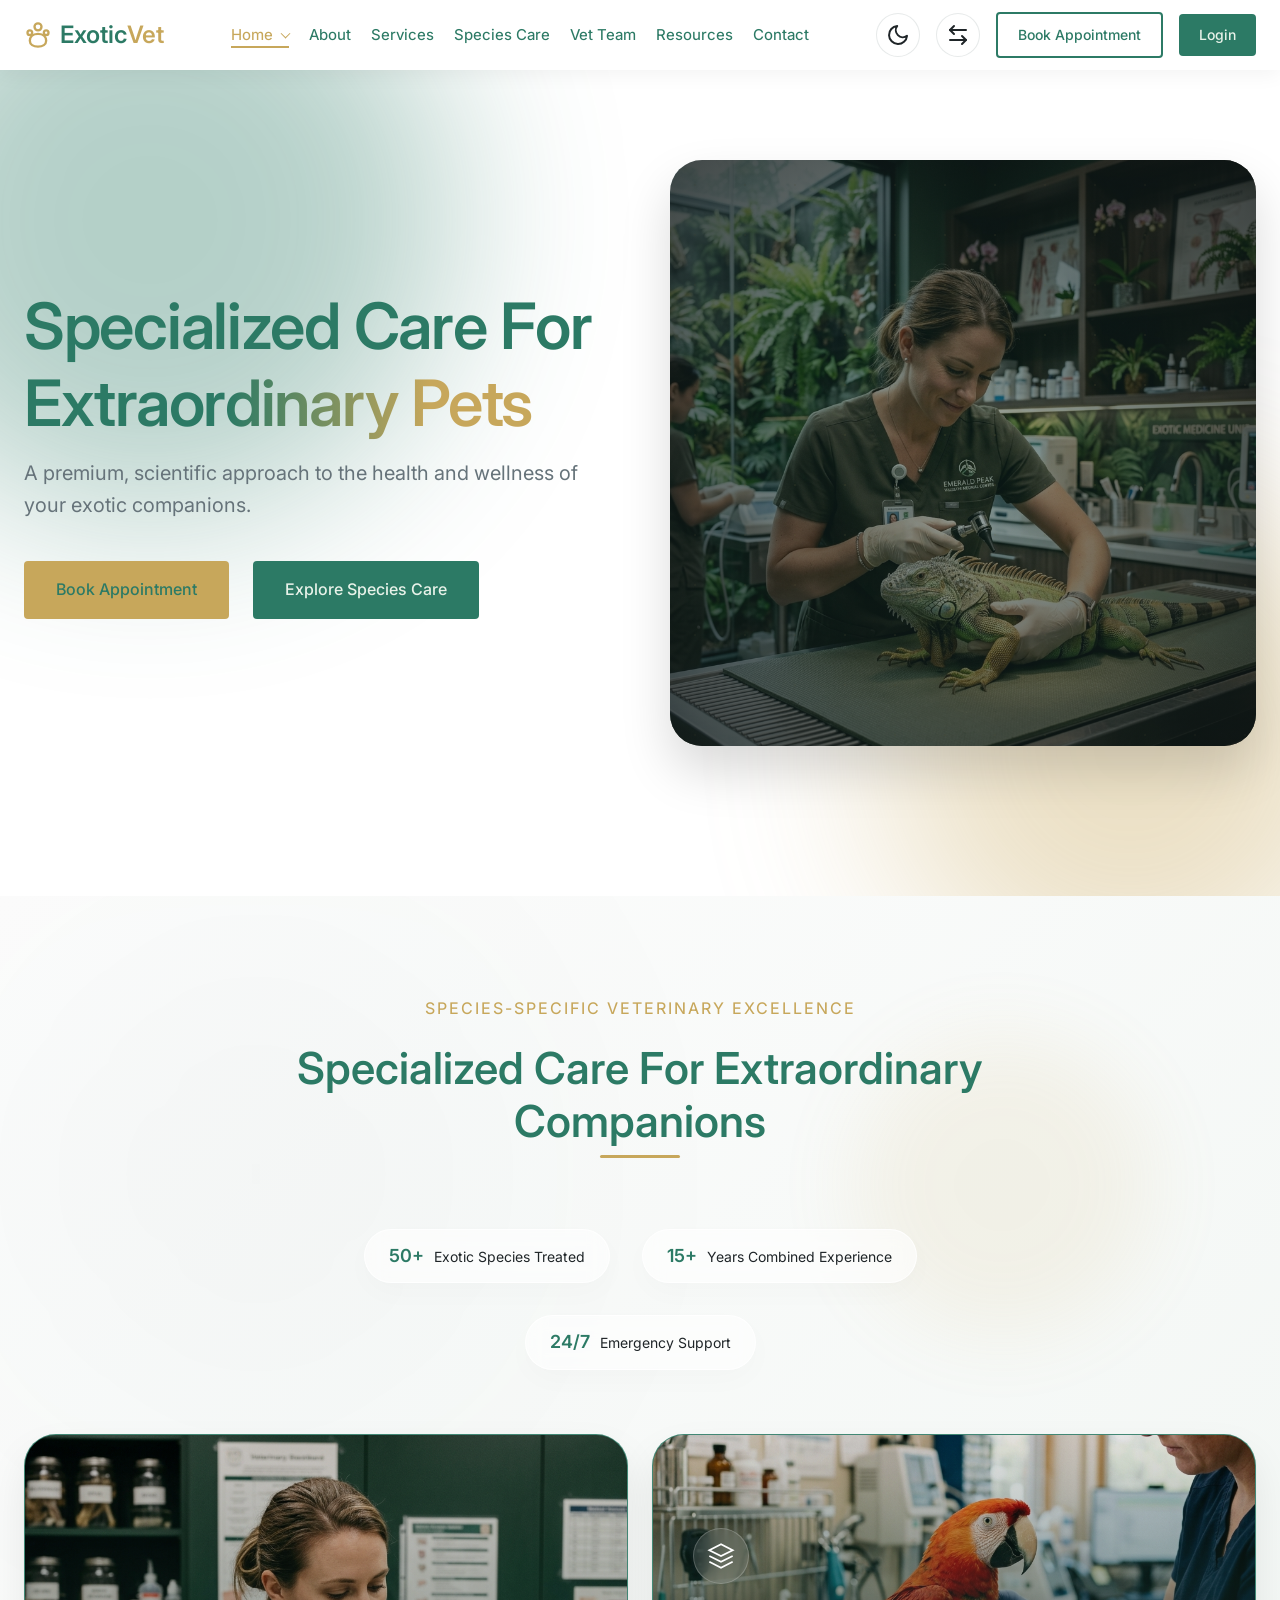
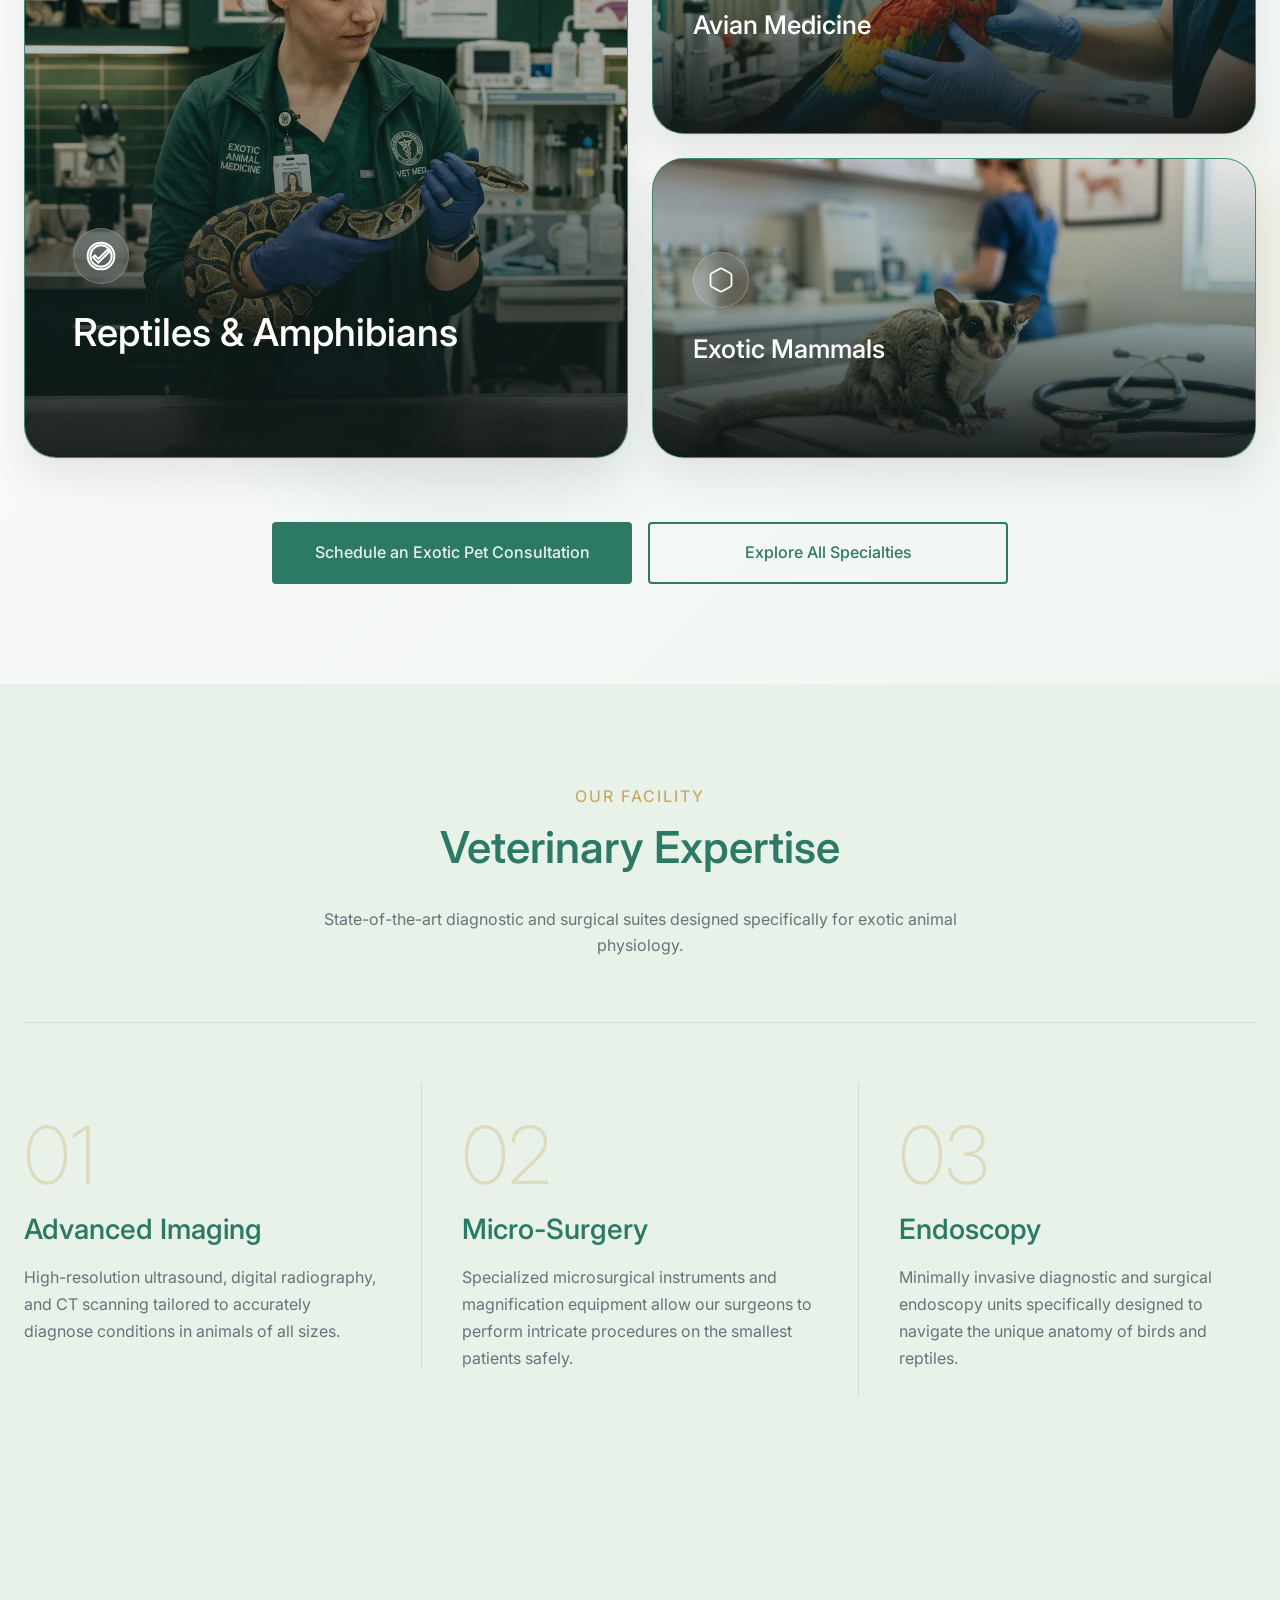
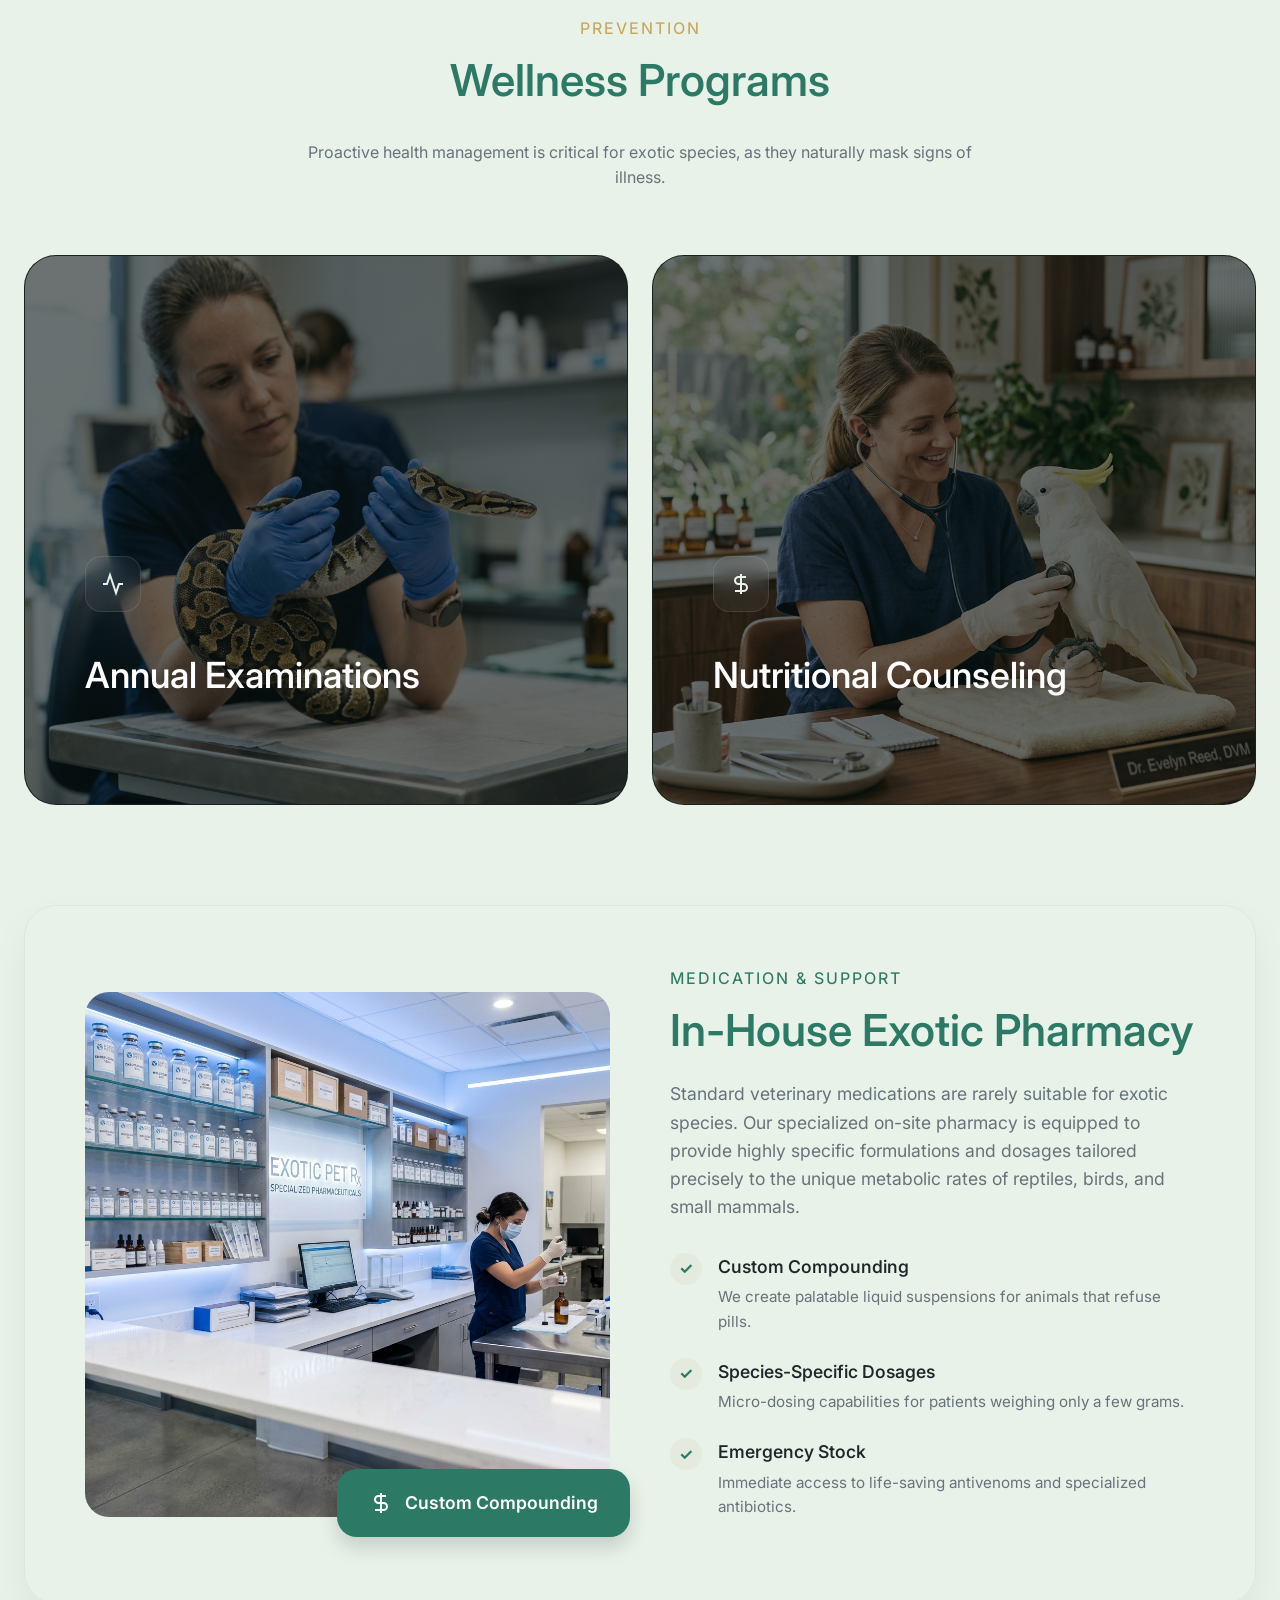
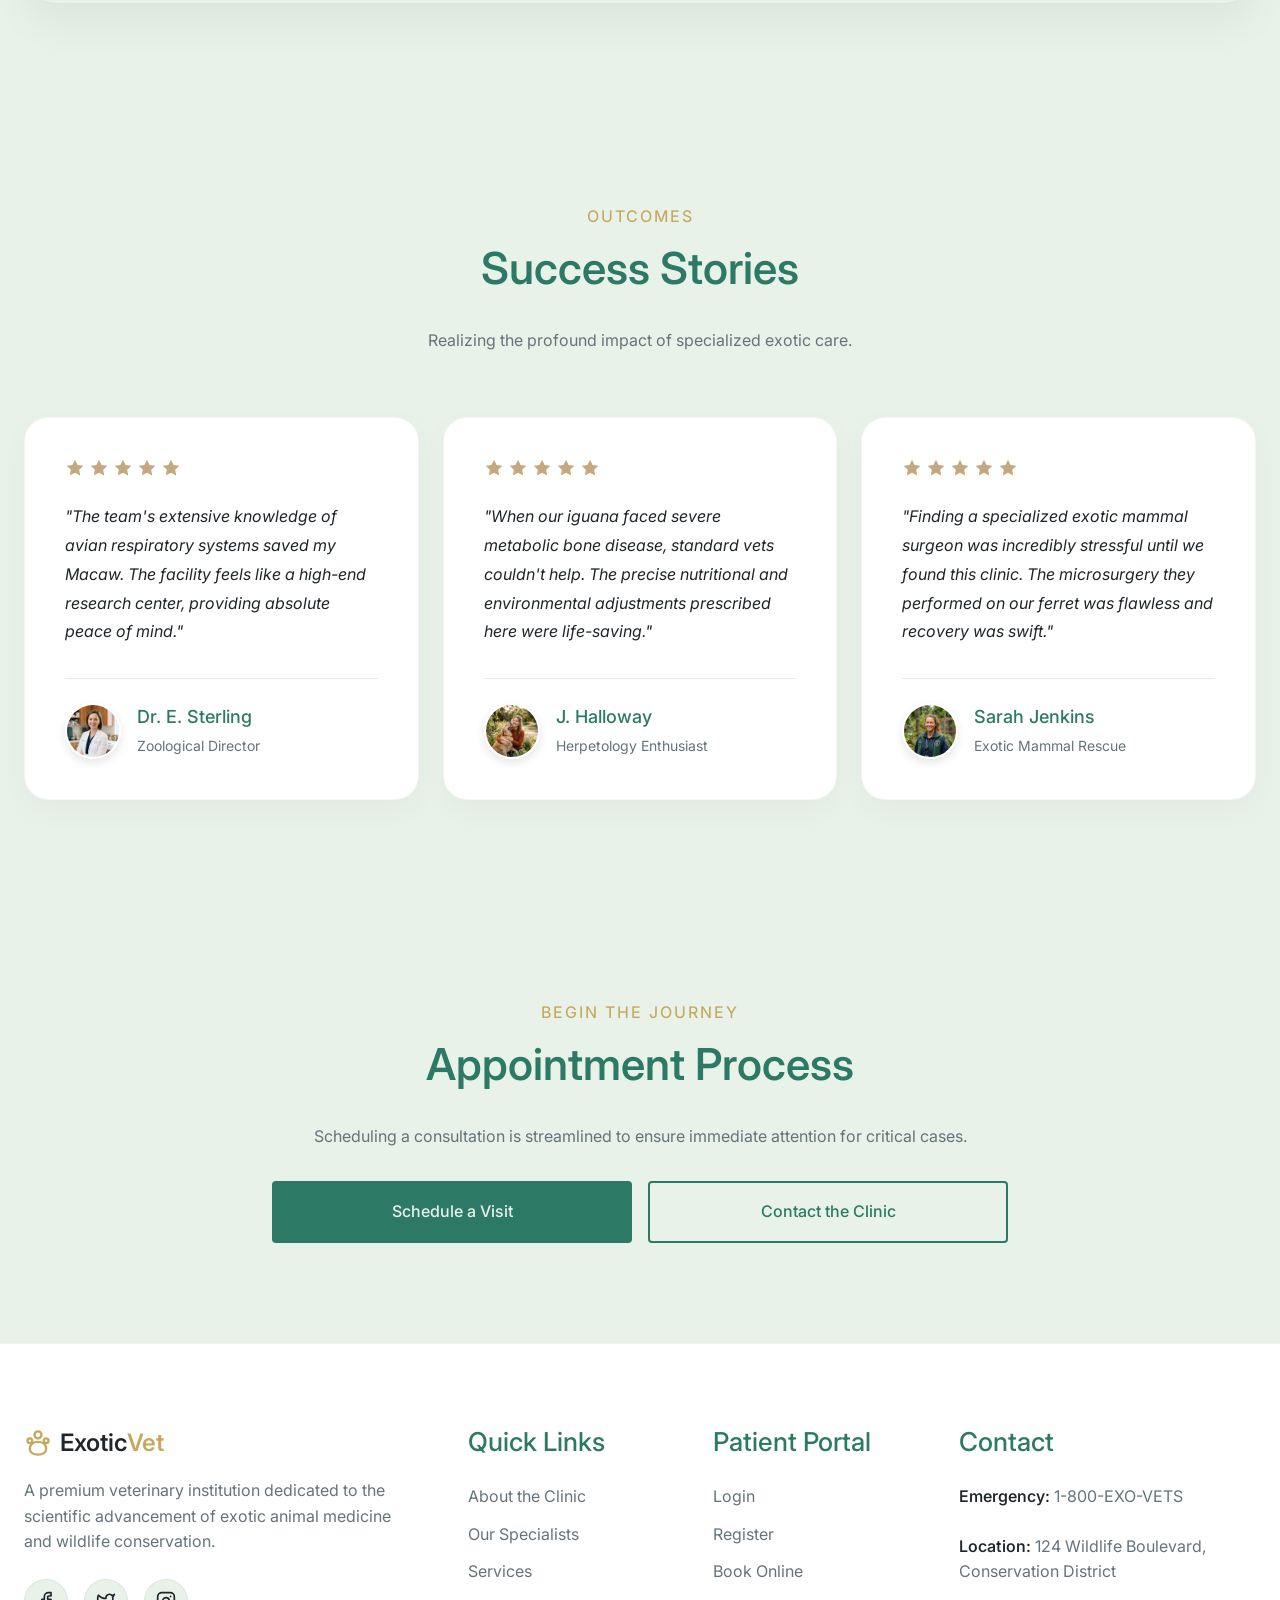
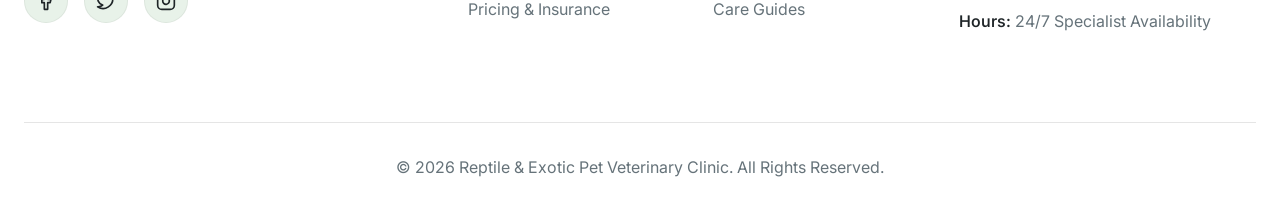
==== index.html @ 64c51644 "Deploy ExoticVet Website" ====
<!DOCTYPE html>
<html lang="en" dir="ltr">
<head>
    <meta charset="UTF-8">
    <meta name="viewport" content="width=device-width, initial-scale=1.0">
    <title>Specialized Care For Extraordinary Pets | Reptile & Exotic Pet Veterinary Clinic</title>
    <link rel="icon" type="image/svg+xml" href="assets/images/favicon.svg">
    <meta name="description" content="Premium veterinary care specializing in reptiles, birds, amphibians, and exotic mammals. A high-end medical center for your extraordinary pets.">
    
    <!-- Google Fonts: Inter -->
    <link rel="preconnect" href="https://fonts.googleapis.com">
    <link rel="preconnect" href="https://fonts.gstatic.com" crossorigin>
    <link href="https://fonts.googleapis.com/css2?family=Inter:wght@400;450;500;540;550;560;580;600&display=swap" rel="stylesheet">
    
    <!-- CSS Files -->
    <link rel="stylesheet" href="assets/css/style.css?v=4">
    <link rel="stylesheet" href="assets/css/dark-mode.css">
    <link rel="stylesheet" href="assets/css/rtl.css">
</head>
<body>

    <!-- Header & Navigation -->
    <header class="site-header">
        <div class="container nav-container">
            <div class="logo">
                <a href="index.html">
                    <svg width="28" height="28" viewBox="0 0 24 24" fill="none" stroke="var(--color-accent)" stroke-width="2" stroke-linecap="round" stroke-linejoin="round" style="margin-right: 8px;"><path d="M12 2a3 3 0 0 0-3 3 3 3 0 0 0 3 3 3 3 0 0 0 3-3 3 3 0 0 0-3-3Z"></path><path d="M19 8a2 2 0 0 0-2 2 2 2 0 0 0 2 2 2 2 0 0 0 2-2 2 2 0 0 0-2-2Z"></path><path d="M5 8a2 2 0 0 0-2 2 2 2 0 0 0 2 2 2 2 0 0 0 2-2 2 2 0 0 0-2-2Z"></path><path d="M12 22c-4 0-7-2-7-5 0-3 2-6 7-6s7 3 7 6-3 5-7 5Z"></path></svg>
                    Exotic<span>Vet</span>
                </a>
            </div>
            
            <nav class="main-nav">
                <ul>
                    <li class="has-dropdown">
                        <a>Home</a>
                        <ul class="dropdown">
                            <li><a href="index.html">Home 1</a></li>
                            <li><a href="home-2.html">Home 2</a></li>
                        </ul>
                    </li>
                    <li><a href="about.html">About</a></li>
                    <li><a href="services.html">Services</a></li>
                    <li><a href="species-care.html">Species Care</a></li>
                    <li><a href="vet-team.html">Vet Team</a></li>
                    <li><a href="resources.html">Resources</a></li>
                    <li><a href="contact.html">Contact</a></li>
                </ul>
            </nav>
            
            <div class="nav-actions">
                <button class="icon-btn dark-mode-toggle" aria-label="Toggle Dark Mode">
                    <svg width="24" height="24" viewBox="0 0 24 24" fill="none" stroke="currentColor" stroke-width="2" stroke-linecap="round" stroke-linejoin="round"><path d="M21 12.79A9 9 0 1 1 11.21 3 7 7 0 0 0 21 12.79z"></path></svg>
                </button>
                <button class="icon-btn rtl-toggle" aria-label="Toggle RTL">
                    <svg width="24" height="24" viewBox="0 0 24 24" fill="none" stroke="currentColor" stroke-width="2" stroke-linecap="round" stroke-linejoin="round"><path d="M8 3L4 7l4 4"/><path d="M4 7h16"/><path d="M16 21l4-4-4-4"/><path d="M20 17H4"/></svg>
                </button>
                <a href="appointment-booking.html" class="btn btn-outline">Book Appointment</a>
                <a href="login.html" class="btn btn-primary">Login</a>
                <button class="hamburger" id="hamburgerToggle" aria-label="Toggle Menu">
                    <span></span><span></span><span></span>
                </button>
            </div>
        </div>
    </header>

    <!-- Off-Canvas Menu for Mobile/Tablet -->
    <div class="off-canvas-menu" id="offCanvasMenu">
        <nav class="off-canvas-nav">
            <a href="index.html">Home</a>
            <a href="home-2.html">Home 2</a>
            <a href="about.html">About</a>
            <a href="services.html">Services</a>
            <a href="species-care.html">Species Care</a>
            <a href="vet-team.html">Vet Team</a>
            <a href="resources.html">Resources</a>
            <a href="contact.html">Contact</a>

            <a href="appointment-booking.html" class="btn btn-accent" style="max-width: 250px; margin-top: 24px;">Book Appointment</a>
        </nav>
    </div>

    <!-- Home 1: Viewport Hero -->
    <section class="hero-viewport split-hero" style="position: relative; overflow: hidden;">
        <!-- Ambient Background Orbs -->
        <div class="bg-orb orb-1"></div>
        <div class="bg-orb orb-2"></div>
        <div class="container hero-split-container" style="position: relative; z-index: 2;">
            <div class="hero-content reveal text-left">
                <h1 style="line-height: 1.2; margin-bottom: 16px;">Specialized Care For <br/><span class="magic-text">Extraordinary Pets</span></h1>
                <p>A premium, scientific approach to the health and wellness of your exotic companions.</p>
                <div class="hero-cta" style="justify-content: flex-start;">
                    <a href="appointment-booking.html" class="btn btn-accent">Book Appointment</a>
                    <a href="species-care.html" class="btn btn-primary">Explore Species Care</a>
                </div>
            </div>
            <div class="hero-image-wrapper reveal anim-habitat-ecosystem">
                <img src="assets/images/hero_reptile_vet_1782134618929.png" alt="Reptile Veterinarian" class="hero-right-img">
            </div>
        </div>

        <style>
            .magic-text {
                background: linear-gradient(
                    to right,
                    var(--color-primary) 20%,
                    var(--color-accent) 40%,
                    var(--color-accent) 60%,
                    var(--color-primary) 80%
                );
                background-size: 200% auto;
                color: transparent;
                -webkit-background-clip: text;
                background-clip: text;
                animation: shine 4s linear infinite;
                display: inline-block;
            }

            @keyframes shine {
                to {
                    background-position: 200% center;
                }
            }

            body.dark-mode .magic-text {
                background: linear-gradient(
                    to right,
                    #f4f7f6 20%,
                    var(--color-accent) 40%,
                    var(--color-accent) 60%,
                    #f4f7f6 80%
                );
                background-size: 200% auto;
                color: transparent;
                -webkit-background-clip: text;
                background-clip: text;
            }

            .bg-orb {
                position: absolute;
                border-radius: 50%;
                filter: blur(90px);
                opacity: 0.35;
                z-index: 1;
                pointer-events: none;
                animation: floatOrb 20s infinite ease-in-out alternate;
            }
            .orb-1 {
                width: 600px;
                height: 600px;
                background-color: var(--color-primary);
                top: -150px;
                left: -150px;
            }
            .orb-2 {
                width: 500px;
                height: 500px;
                background-color: var(--color-accent);
                bottom: -100px;
                right: -100px;
                animation-delay: -5s;
                animation-duration: 25s;
            }
            body.dark-mode .bg-orb {
                opacity: 0.15;
            }
            @keyframes floatOrb {
                0% { transform: translate(0, 0) scale(1); }
                100% { transform: translate(150px, 80px) scale(1.1); }
            }

            .hero-viewport.split-hero {
                background-color: var(--surface-color);
                justify-content: flex-start;
                padding-top: 40px; 
            }
            .dark-mode .hero-viewport.split-hero {
                background-color: var(--bg-color);
            }
            .hero-viewport.split-hero::before {
                content: '';
                position: absolute;
                top: 0; left: 0; width: 100%; height: 100%;
                background-color: var(--surface-color);
                opacity: 0.95;
                z-index: 1;
            }
            .dark-mode .hero-viewport.split-hero::before {
                background-color: var(--bg-color);
            }
            .hero-split-container {
                display: flex;
                align-items: center;
                justify-content: space-between;
                height: 100%;
                position: relative;
                z-index: 10;
                width: 100%;
                gap: 60px;
            }
            .hero-viewport.split-hero .hero-content {
                text-align: left;
                flex: 1;
                max-width: 600px;
                padding: 0;
                color: var(--color-text);
            }
            .hero-viewport.split-hero .hero-content h1 {
                color: var(--color-primary);
            }
            .hero-viewport.split-hero .hero-content p {
                color: var(--text-muted);
            }
            .hero-image-wrapper {
                flex: 1;
                height: auto;
                align-self: center;
                position: relative;
                border-radius: 32px;
                overflow: hidden;
                box-shadow: 0 25px 50px rgba(0,0,0,0.15);
            }
            .hero-right-img {
                width: 100%;
                height: auto;
                max-height: 700px;
                object-fit: contain;
                display: block;
            }
            .anim-habitat-ecosystem .hero-right-img {
                transform: scale(1.1);
                animation: slowPan 30s infinite alternate linear;
            }
            .hero-viewport.split-hero::after {
                display: none;
            }
            @media (max-width: 992px) {
                .hero-viewport.split-hero {
                    height: auto;
                    min-height: 100vh;
                }
                .hero-split-container {
                    flex-direction: column;
                    justify-content: center;
                    text-align: center;
                    padding-top: 60px;
                    padding-bottom: 60px;
                }
                .hero-viewport.split-hero .hero-content {
                    text-align: center;
                    margin-bottom: 40px;
                }
                .hero-viewport.split-hero .hero-cta {
                    justify-content: center !important;
                }
                .hero-image-wrapper {
                    height: 400px;
                    width: 100%;
                    min-height: auto;
                }
            }
        </style>
    </section>

    <!-- Section 1.5: Species Specialties (Bento Grid) -->
    <section class="premium-bento-section" id="expertise">
        <!-- Floating Animated Background Elements -->
        <div class="bento-bg-mesh"></div>
        <div class="bento-particle bento-particle-1"></div>
        <div class="bento-particle bento-particle-2"></div>
        <div class="bento-particle bento-particle-3"></div>
        
        <div class="container" style="position: relative; z-index: 5; max-width: 1400px;">
            
            <div class="section-header reveal" style="max-width: 800px; margin: 0 auto 64px;">
                <span class="subheading" style="margin-bottom: 20px;">Species-Specific Veterinary Excellence</span>
                <h2 class="bento-heading">
                    Specialized Care For Extraordinary Companions
                    <div class="heading-underline"></div>
                </h2>
                
                <div class="bento-stats-row">
                    <div class="bento-stat-badge"><span>50+</span> Exotic Species Treated</div>
                    <div class="bento-stat-badge"><span>15+</span> Years Combined Experience</div>
                    <div class="bento-stat-badge"><span>24/7</span> Emergency Support</div>
                </div>
            </div>
            
            <!-- Bento Grid Container -->
            <div class="bento-grid" id="bentoGrid">
                
                <!-- Main Card (Spans 2 rows on Desktop) -->
                <div class="bento-card bento-card-main reveal" data-delay="0">
                    <div class="bento-card-bg" style="background-image: url('assets/images/species_python_1782134679049.png');"></div>
                    <div class="bento-card-overlay"></div>
                    <div class="bento-light-sweep"></div>
                    <div class="bento-card-content">
                        <div class="bento-icon-circle">
                            <svg width="32" height="32" viewBox="0 0 24 24" fill="none" stroke="currentColor" stroke-width="1.5"><path d="M12 2C6.48 2 2 6.48 2 12s4.48 10 10 10 10-4.48 10-10S17.52 2 12 2zm0 18c-4.41 0-8-3.59-8-8s3.59-8 8-8 8 3.59 8 8-3.59 8-8 8zm4.59-12.42L10 14.17l-2.59-2.58L6 13l4 4 8-8z"/></svg>
                        </div>
                        <h3>Reptiles & Amphibians</h3>
                        <p>From complex metabolic diseases to nutritional balancing, our herpetology experts provide advanced, life-saving care for snakes, lizards, turtles, and frogs.</p>
                        <a href="species-care.html" class="bento-btn">Explore Care</a>
                    </div>
                </div>

                <!-- Secondary Card 1 -->
                <div class="bento-card reveal" style="transition-delay: 0.1s;">
                    <div class="bento-card-bg" style="background-image: url('assets/images/species_parrot_1782134654127.png');"></div>
                    <div class="bento-card-overlay"></div>
                    <div class="bento-light-sweep"></div>
                    <div class="bento-card-content">
                        <div class="bento-icon-circle">
                            <svg width="28" height="28" viewBox="0 0 24 24" fill="none" stroke="currentColor" stroke-width="1.5"><path d="M12 2L2 7l10 5 10-5-10-5zM2 17l10 5 10-5M2 12l10 5 10-5"/></svg>
                        </div>
                        <h3>Avian Medicine</h3>
                        <p>Specialized diagnostics and treatments for all bird species, focusing on preventative care and surgical interventions.</p>
                        <a href="species-care.html" class="bento-btn">Explore Care</a>
                    </div>
                </div>

                <!-- Secondary Card 2 -->
                <div class="bento-card reveal" style="transition-delay: 0.2s;">
                    <div class="bento-card-bg" style="background-image: url('assets/images/species_sugar_glider_1782134665967.png');"></div>
                    <div class="bento-card-overlay"></div>
                    <div class="bento-light-sweep"></div>
                    <div class="bento-card-content">
                        <div class="bento-icon-circle">
                            <svg width="28" height="28" viewBox="0 0 24 24" fill="none" stroke="currentColor" stroke-width="1.5"><path d="M21 16V8a2 2 0 0 0-1-1.73l-7-4a2 2 0 0 0-2 0l-7 4A2 2 0 0 0 3 8v8a2 2 0 0 0 1 1.73l7 4a2 2 0 0 0 2 0l7-4A2 2 0 0 0 21 16z"/></svg>
                        </div>
                        <h3>Exotic Mammals</h3>
                        <p>Dedicated care protocols for ferrets, rabbits, rodents, and hedgehogs requiring specialized anesthetic approaches.</p>
                        <a href="species-care.html" class="bento-btn">Explore Care</a>
                    </div>
                </div>



            </div>

            <div style="margin-top: 64px; display: flex; gap: 16px; justify-content: center; flex-wrap: wrap;">
                <a href="appointment-booking.html" class="btn btn-primary" style="flex: 1; min-width: 280px; max-width: 360px;">Schedule an Exotic Pet Consultation</a>
                <a href="services.html" class="btn btn-outline" style="flex: 1; min-width: 280px; max-width: 360px;">Explore All Specialties</a>
            </div>

        </div>
    </section>

    <!-- Section 2: Veterinary Expertise -->
    <section class="page-section">
        <div class="container">
            <div class="section-header reveal">
                <span class="subheading">Our Facility</span>
                <h2>Veterinary Expertise</h2>
                <p>State-of-the-art diagnostic and surgical suites designed specifically for exotic animal physiology.</p>
            </div>
            
            <div class="facility-features">
                <div class="facility-feature-item reveal">
                    <span class="feature-number">01</span>
                    <h3>Advanced Imaging</h3>
                    <p>High-resolution ultrasound, digital radiography, and CT scanning tailored to accurately diagnose conditions in animals of all sizes.</p>
                </div>
                <div class="facility-feature-item reveal" style="transition-delay: 0.1s;">
                    <span class="feature-number">02</span>
                    <h3>Micro-Surgery</h3>
                    <p>Specialized microsurgical instruments and magnification equipment allow our surgeons to perform intricate procedures on the smallest patients safely.</p>
                </div>
                <div class="facility-feature-item reveal" style="transition-delay: 0.2s;">
                    <span class="feature-number">03</span>
                    <h3>Endoscopy</h3>
                    <p>Minimally invasive diagnostic and surgical endoscopy units specifically designed to navigate the unique anatomy of birds and reptiles.</p>
                </div>
            </div>
        </div>
    </section>

    <!-- Section 3: Wellness Programs -->
    <section class="page-section bg-secondary">
        <div class="container">
            <div class="section-header reveal">
                <span class="subheading">Prevention</span>
                <h2>Wellness Programs</h2>
                <p>Proactive health management is critical for exotic species, as they naturally mask signs of illness.</p>
            </div>
            
            <div class="prevention-split">
                <!-- Panel 1 -->
                <div class="prev-panel reveal" id="prevPanel1">
                    <div class="prev-glow"></div>
                    <div class="prev-bg" style="background-image: url('assets/images/img_python_3.png');"></div>
                    <div class="prev-content">
                        <div class="prev-icon">
                            <svg width="24" height="24" viewBox="0 0 24 24" fill="none" stroke="currentColor" stroke-width="2"><path d="M22 12h-4l-3 9L9 3l-3 9H2"/></svg>
                        </div>
                        <h3>Annual Examinations</h3>
                        <p>Comprehensive physical assessments, weight tracking, and preventative bloodwork to establish healthy baselines and detect early pathology.</p>
                        <a href="services.html" class="prev-link">Explore Programs &rarr;</a>
                    </div>
                </div>
                <!-- Panel 2 -->
                <div class="prev-panel reveal" style="transition-delay: 0.1s;" id="prevPanel2">
                    <div class="prev-glow"></div>
                    <div class="prev-bg" style="background-image: url('assets/images/img_parrot_3.png');"></div>
                    <div class="prev-content">
                        <div class="prev-icon">
                            <svg width="24" height="24" viewBox="0 0 24 24" fill="none" stroke="currentColor" stroke-width="2"><path d="M12 2v20M17 5H9.5a3.5 3.5 0 0 0 0 7h5a3.5 3.5 0 0 1 0 7H6"/></svg>
                        </div>
                        <h3>Nutritional Counseling</h3>
                        <p>Dietary evaluations to prevent the common metabolic and nutritional diseases that frequently afflict captive exotic animals.</p>
                        <a href="services.html" class="prev-link">Explore Programs &rarr;</a>
                    </div>
                </div>
            </div>
        </div>
    </section>

    <!-- Section 3.5: Exotic Pharmacy -->
    <section class="page-section" style="padding-top: 0;">
        <div class="container">
            <div class="pharmacy-layout reveal">
                <div class="pharmacy-image">
                    <img src="assets/images/facility_exotic_pharmacy.png" alt="Exotic Pet Pharmacy" class="radius-lg shadow-xl">
                    <div class="pharmacy-badge">
                        <svg width="24" height="24" viewBox="0 0 24 24" fill="none" stroke="currentColor" stroke-width="2"><path d="M12 2v20M17 5H9.5a3.5 3.5 0 0 0 0 7h5a3.5 3.5 0 0 1 0 7H6"/></svg>
                        <span>Custom Compounding</span>
                    </div>
                </div>
                <div class="pharmacy-content">
                    <span class="subheading" style="color: var(--color-primary);">Medication & Support</span>
                    <h2 style="margin-bottom: 24px;">In-House Exotic Pharmacy</h2>
                    <p style="margin-bottom: 32px; font-size: 1.1rem; color: var(--text-muted);">Standard veterinary medications are rarely suitable for exotic species. Our specialized on-site pharmacy is equipped to provide highly specific formulations and dosages tailored precisely to the unique metabolic rates of reptiles, birds, and small mammals.</p>
                    
                    <ul class="pharmacy-list">
                        <li>
                            <div class="list-icon">✓</div>
                            <div>
                                <strong>Custom Compounding</strong>
                                <p>We create palatable liquid suspensions for animals that refuse pills.</p>
                            </div>
                        </li>
                        <li>
                            <div class="list-icon">✓</div>
                            <div>
                                <strong>Species-Specific Dosages</strong>
                                <p>Micro-dosing capabilities for patients weighing only a few grams.</p>
                            </div>
                        </li>
                        <li>
                            <div class="list-icon">✓</div>
                            <div>
                                <strong>Emergency Stock</strong>
                                <p>Immediate access to life-saving antivenoms and specialized antibiotics.</p>
                            </div>
                        </li>
                    </ul>
                </div>
            </div>
        </div>

        <style>
            .pharmacy-layout {
                display: grid;
                grid-template-columns: 1fr 1fr;
                gap: 60px;
                align-items: center;
                background: linear-gradient(145deg, var(--color-surface), var(--color-background));
                padding: 60px;
                border-radius: 32px;
                box-shadow: 0 20px 40px rgba(0,0,0,0.05);
                border: 1px solid rgba(0,0,0,0.05);
            }
            .dark-mode .pharmacy-layout {
                border-color: rgba(255,255,255,0.05);
                box-shadow: 0 20px 40px rgba(0,0,0,0.2);
            }
            .pharmacy-image {
                position: relative;
            }
            .pharmacy-image img {
                width: 100%;
                height: auto;
                object-fit: cover;
                border-radius: 24px;
                display: block;
                transition: transform 0.5s ease;
            }
            .pharmacy-image:hover img {
                transform: scale(1.02);
            }
            .pharmacy-badge {
                position: absolute;
                bottom: -20px;
                right: -20px;
                background: var(--color-primary);
                color: #fff;
                padding: 20px 32px;
                border-radius: 20px;
                display: flex;
                align-items: center;
                gap: 12px;
                font-weight: 600;
                font-size: 1.1rem;
                box-shadow: 0 10px 20px rgba(0,0,0,0.15);
                animation: floatSlow 4s ease-in-out infinite;
            }
            .pharmacy-list {
                list-style: none;
                padding: 0;
                margin: 0;
            }
            .pharmacy-list li {
                display: flex;
                gap: 16px;
                margin-bottom: 24px;
            }
            .list-icon {
                width: 32px;
                height: 32px;
                border-radius: 50%;
                background: rgba(197, 168, 128, 0.1);
                color: var(--color-primary);
                display: flex;
                align-items: center;
                justify-content: center;
                font-weight: bold;
                flex-shrink: 0;
            }
            .pharmacy-list strong {
                display: block;
                font-size: 1.1rem;
                margin-bottom: 4px;
                color: var(--text-color);
            }
            .pharmacy-list p {
                margin: 0;
                font-size: 0.95rem;
                color: var(--text-muted);
            }
            @media (max-width: 992px) {
                .pharmacy-layout {
                    grid-template-columns: 1fr;
                    padding: 40px 20px;
                    text-align: center;
                }
                .pharmacy-badge {
                    bottom: -20px;
                    right: 50%;
                    transform: translateX(50%);
                    width: max-content;
                }
                .pharmacy-list li {
                    flex-direction: column;
                    align-items: center;
                }
                .pharmacy-list .list-icon {
                    margin-bottom: 8px;
                }
            }
        </style>
    </section>

    <!-- Section 4: Success Stories -->
    <section class="page-section">
        <div class="container">
            <div class="section-header reveal">
                <span class="subheading">Outcomes</span>
                <h2>Success Stories</h2>
                <p>Realizing the profound impact of specialized exotic care.</p>
            </div>
            <div class="testimonial-grid">
                <!-- Testimonial 1 -->
                <div class="testimonial-card reveal">
                    <div class="stars">
                        <svg width="20" height="20" viewBox="0 0 24 24" fill="#C5A880"><path d="M12 2l3.09 6.26L22 9.27l-5 4.87 1.18 6.88L12 17.77l-6.18 3.25L7 14.14 2 9.27l6.91-1.01L12 2z"/></svg>
                        <svg width="20" height="20" viewBox="0 0 24 24" fill="#C5A880"><path d="M12 2l3.09 6.26L22 9.27l-5 4.87 1.18 6.88L12 17.77l-6.18 3.25L7 14.14 2 9.27l6.91-1.01L12 2z"/></svg>
                        <svg width="20" height="20" viewBox="0 0 24 24" fill="#C5A880"><path d="M12 2l3.09 6.26L22 9.27l-5 4.87 1.18 6.88L12 17.77l-6.18 3.25L7 14.14 2 9.27l6.91-1.01L12 2z"/></svg>
                        <svg width="20" height="20" viewBox="0 0 24 24" fill="#C5A880"><path d="M12 2l3.09 6.26L22 9.27l-5 4.87 1.18 6.88L12 17.77l-6.18 3.25L7 14.14 2 9.27l6.91-1.01L12 2z"/></svg>
                        <svg width="20" height="20" viewBox="0 0 24 24" fill="#C5A880"><path d="M12 2l3.09 6.26L22 9.27l-5 4.87 1.18 6.88L12 17.77l-6.18 3.25L7 14.14 2 9.27l6.91-1.01L12 2z"/></svg>
                    </div>
                    <p class="testimonial-text">"The team's extensive knowledge of avian respiratory systems saved my Macaw. The facility feels like a high-end research center, providing absolute peace of mind."</p>
                    <div class="testimonial-author">
                        <img src="assets/images/avatar_dr_sterling.png" alt="Dr. E. Sterling" class="author-avatar">
                        <div class="author-info">
                            <h4>Dr. E. Sterling</h4>
                            <span>Zoological Director</span>
                        </div>
                    </div>
                </div>

                <!-- Testimonial 2 -->
                <div class="testimonial-card reveal" style="transition-delay: 0.1s;">
                    <div class="stars">
                        <svg width="20" height="20" viewBox="0 0 24 24" fill="#C5A880"><path d="M12 2l3.09 6.26L22 9.27l-5 4.87 1.18 6.88L12 17.77l-6.18 3.25L7 14.14 2 9.27l6.91-1.01L12 2z"/></svg>
                        <svg width="20" height="20" viewBox="0 0 24 24" fill="#C5A880"><path d="M12 2l3.09 6.26L22 9.27l-5 4.87 1.18 6.88L12 17.77l-6.18 3.25L7 14.14 2 9.27l6.91-1.01L12 2z"/></svg>
                        <svg width="20" height="20" viewBox="0 0 24 24" fill="#C5A880"><path d="M12 2l3.09 6.26L22 9.27l-5 4.87 1.18 6.88L12 17.77l-6.18 3.25L7 14.14 2 9.27l6.91-1.01L12 2z"/></svg>
                        <svg width="20" height="20" viewBox="0 0 24 24" fill="#C5A880"><path d="M12 2l3.09 6.26L22 9.27l-5 4.87 1.18 6.88L12 17.77l-6.18 3.25L7 14.14 2 9.27l6.91-1.01L12 2z"/></svg>
                        <svg width="20" height="20" viewBox="0 0 24 24" fill="#C5A880"><path d="M12 2l3.09 6.26L22 9.27l-5 4.87 1.18 6.88L12 17.77l-6.18 3.25L7 14.14 2 9.27l6.91-1.01L12 2z"/></svg>
                    </div>
                    <p class="testimonial-text">"When our iguana faced severe metabolic bone disease, standard vets couldn't help. The precise nutritional and environmental adjustments prescribed here were life-saving."</p>
                    <div class="testimonial-author">
                        <img src="assets/images/avatar_j_halloway.png" alt="J. Halloway" class="author-avatar">
                        <div class="author-info">
                            <h4>J. Halloway</h4>
                            <span>Herpetology Enthusiast</span>
                        </div>
                    </div>
                </div>
                <!-- Testimonial 3 -->
                <div class="testimonial-card reveal" style="transition-delay: 0.2s;">
                    <div class="stars">
                        <svg width="20" height="20" viewBox="0 0 24 24" fill="#C5A880"><path d="M12 2l3.09 6.26L22 9.27l-5 4.87 1.18 6.88L12 17.77l-6.18 3.25L7 14.14 2 9.27l6.91-1.01L12 2z"/></svg>
                        <svg width="20" height="20" viewBox="0 0 24 24" fill="#C5A880"><path d="M12 2l3.09 6.26L22 9.27l-5 4.87 1.18 6.88L12 17.77l-6.18 3.25L7 14.14 2 9.27l6.91-1.01L12 2z"/></svg>
                        <svg width="20" height="20" viewBox="0 0 24 24" fill="#C5A880"><path d="M12 2l3.09 6.26L22 9.27l-5 4.87 1.18 6.88L12 17.77l-6.18 3.25L7 14.14 2 9.27l6.91-1.01L12 2z"/></svg>
                        <svg width="20" height="20" viewBox="0 0 24 24" fill="#C5A880"><path d="M12 2l3.09 6.26L22 9.27l-5 4.87 1.18 6.88L12 17.77l-6.18 3.25L7 14.14 2 9.27l6.91-1.01L12 2z"/></svg>
                        <svg width="20" height="20" viewBox="0 0 24 24" fill="#C5A880"><path d="M12 2l3.09 6.26L22 9.27l-5 4.87 1.18 6.88L12 17.77l-6.18 3.25L7 14.14 2 9.27l6.91-1.01L12 2z"/></svg>
                    </div>
                    <p class="testimonial-text">"Finding a specialized exotic mammal surgeon was incredibly stressful until we found this clinic. The microsurgery they performed on our ferret was flawless and recovery was swift."</p>
                    <div class="testimonial-author">
                        <img src="assets/images/avatar_sarah_jenkins.png" alt="Sarah Jenkins" class="author-avatar">
                        <div class="author-info">
                            <h4>Sarah Jenkins</h4>
                            <span>Exotic Mammal Rescue</span>
                        </div>
                    </div>
                </div>
            </div>
        </div>
    </section>

    <!-- Section 5: Appointment Process -->
    <section class="page-section bg-secondary">
        <div class="container text-center reveal">
            <div class="section-header" style="margin-bottom: 32px;">
                <span class="subheading">Begin the Journey</span>
                <h2>Appointment Process</h2>
                <p>Scheduling a consultation is streamlined to ensure immediate attention for critical cases.</p>
            </div>
            <div style="display: flex; gap: 16px; justify-content: center; flex-wrap: wrap;">
                <a href="appointment-booking.html" class="btn btn-primary" style="flex: 1; min-width: 280px; max-width: 360px;">Schedule a Visit</a>
                <a href="contact.html" class="btn btn-outline" style="flex: 1; min-width: 280px; max-width: 360px;">Contact the Clinic</a>
            </div>
        </div>
    </section>

    <footer class="site-footer">
        <div class="container">
            <div class="footer-grid">
                <div class="footer-col">
                    <div class="logo" style="margin-bottom: 16px;">
                        <a href="index.html">
                            <svg width="28" height="28" viewBox="0 0 24 24" fill="none" stroke="var(--color-accent)" stroke-width="2" stroke-linecap="round" stroke-linejoin="round" style="margin-right: 8px;"><path d="M12 2a3 3 0 0 0-3 3 3 3 0 0 0 3 3 3 3 0 0 0 3-3 3 3 0 0 0-3-3Z"></path><path d="M19 8a2 2 0 0 0-2 2 2 2 0 0 0 2 2 2 2 0 0 0 2-2 2 2 0 0 0-2-2Z"></path><path d="M5 8a2 2 0 0 0-2 2 2 2 0 0 0 2 2 2 2 0 0 0 2-2 2 2 0 0 0-2-2Z"></path><path d="M12 22c-4 0-7-2-7-5 0-3 2-6 7-6s7 3 7 6-3 5-7 5Z"></path></svg>
                            Exotic<span>Vet</span>
                        </a>
                    </div>
                    <p>A premium veterinary institution dedicated to the scientific advancement of exotic animal medicine and wildlife conservation.</p>
                    <div class="footer-socials">
                        <a href="#" aria-label="Facebook"><svg viewBox="0 0 24 24" width="20" height="20" fill="none" stroke="currentColor" stroke-width="2" stroke-linecap="round" stroke-linejoin="round"><path d="M18 2h-3a5 5 0 0 0-5 5v3H7v4h3v8h4v-8h3l1-4h-4V7a1 1 0 0 1 1-1h3z"></path></svg></a>
                        <a href="#" aria-label="Twitter"><svg viewBox="0 0 24 24" width="20" height="20" fill="none" stroke="currentColor" stroke-width="2" stroke-linecap="round" stroke-linejoin="round"><path d="M22 4s-.7 2.1-2 3.4c1.6 10-9.4 17.3-18 11.6 2.2.1 4.4-.6 6-2C3 15.5.5 9.6 3 5c2.2 2.6 5.6 4.1 9 4-.9-4.2 4-6.6 7-3.8 1.1 0 3-1.2 3-1.2z"></path></svg></a>
                        <a href="#" aria-label="Instagram"><svg viewBox="0 0 24 24" width="20" height="20" fill="none" stroke="currentColor" stroke-width="2" stroke-linecap="round" stroke-linejoin="round"><rect x="2" y="2" width="20" height="20" rx="5" ry="5"></rect><path d="M16 11.37A4 4 0 1 1 12.63 8 4 4 0 0 1 16 11.37z"></path><line x1="17.5" y1="6.5" x2="17.51" y2="6.5"></line></svg></a>
                    </div>
                </div>
                <div class="footer-col">
                    <h4>Quick Links</h4>
                    <ul>
                        <li><a href="about.html">About the Clinic</a></li>
                        <li><a href="vet-team.html">Our Specialists</a></li>
                        <li><a href="services.html">Services</a></li>
                        <li><a href="pricing.html">Pricing & Insurance</a></li>
                    </ul>
                </div>
                <div class="footer-col">
                    <h4>Patient Portal</h4>
                    <ul>
                        <li><a href="login.html">Login</a></li>
                        <li><a href="register.html">Register</a></li>
                        <li><a href="appointment-booking.html">Book Online</a></li>
                        <li><a href="resources.html">Care Guides</a></li>
                    </ul>
                </div>
                <div class="footer-col">
                    <h4>Contact</h4>
                    <p><strong>Emergency:</strong> 1-800-EXO-VETS</p>
                    <p><strong>Location:</strong> 124 Wildlife Boulevard, Conservation District</p>
                    <p><strong>Hours:</strong> 24/7 Specialist Availability</p>
                </div>
            </div>
            <div class="footer-bottom">
                <p>&copy; 2026 Reptile & Exotic Pet Veterinary Clinic. All Rights Reserved.</p>
            </div>
        </div>
    </footer>

    <button id="back-to-top" class="back-to-top" aria-label="Back to top">
        <svg width="24" height="24" viewBox="0 0 24 24" fill="none" stroke="currentColor" stroke-width="2" stroke-linecap="round" stroke-linejoin="round"><path d="M12 19V5M5 12l7-7 7 7"/></svg>
    </button>

    <script src="assets/js/main.js"></script>
</body>
</html>
---- assets/css/style.css ----
/* ==========================================================================
   Base Styles & CSS Variables
   ========================================================================== */

:root {
  /* Strictly Enforced Color Palette */
  --color-primary: #2C7A65;
  --color-secondary: #E8F2E9;
  --color-accent: #C7A75B;
  --color-text: #1F2528;
  --color-text-light: #66737A;
  --color-card: #FFFFFF;
  
  /* Fallback dark values, effectively managed by dark-mode.css but kept here for reference */
  --color-dark-bg: #101818;
  --color-dark-card: #182424;
  --color-dark-text: #F4F7F6;

  /* Current Active Variables (Default Light) */
  --bg-color: var(--color-secondary);
  --surface-color: var(--color-card);
  --text-color: var(--color-text);
  --text-muted: var(--color-text-light);
  
  /* Typography Scale */
  --font-family: 'Inter', system-ui, -apple-system, sans-serif;
}

* {
  box-sizing: border-box;
  margin: 0;
  padding: 0;
}

html, body {
  font-family: var(--font-family);
  background-color: var(--bg-color);
  color: var(--text-color);
  line-height: 1.6;
  overflow-x: clip;
  width: 100%;
  -webkit-font-smoothing: antialiased;
  transition: background-color 0.4s ease, color 0.4s ease;
}

body.menu-open {
  overflow: hidden;
}

/* ==========================================================================
   Typography (Strict Weights & Sizes)
   ========================================================================== */

h1, .h1 {
  font-weight: 580;
  font-size: clamp(48px, 5vw, 64px);
  line-height: 1.1;
  color: var(--color-primary);
  margin-bottom: 0.5em;
  letter-spacing: -0.02em;
}

h2, .h2 {
  font-weight: 560;
  font-size: 44px; /* H2 SIZE MUST REMAIN IDENTICAL ON EVERY PAGE */
  line-height: 1.2;
  color: var(--color-primary);
  margin-bottom: 0.75em;
}

h3, .h3 {
  font-weight: 540;
  font-size: clamp(28px, 3vw, 36px);
  line-height: 1.3;
  margin-bottom: 0.5em;
}

h4, h5, h6 {
  font-weight: 500;
  font-size: clamp(20px, 2.5vw, 26px);
  line-height: 1.4;
  margin-bottom: 0.5em;
}

p, .paragraph {
  font-weight: 400;
  font-size: 16px;
  margin-bottom: 1.5em;
  color: var(--text-muted);
}

.subheading {
  font-weight: 450;
  font-size: 16px;
  color: var(--color-accent);
  text-transform: uppercase;
  letter-spacing: 2px;
  display: block;
  margin-bottom: 12px;
}

.caption {
  font-weight: 400;
  font-size: 12px;
  color: var(--text-muted);
}

strong, b, .bold-inline {
  font-weight: 550;
  color: var(--text-color);
}

/* ==========================================================================
   Buttons & Links
   ========================================================================== */

a {
  color: var(--color-primary);
  text-decoration: none;
  transition: color 0.3s ease;
}

a:hover {
  color: var(--color-accent);
}

.btn {
  display: inline-flex;
  align-items: center;
  justify-content: center;
  padding: 16px 32px;
  font-weight: 500; /* Max 520 */
  font-size: 16px;
  border-radius: 4px;
  cursor: pointer;
  transition: all 0.3s cubic-bezier(0.4, 0, 0.2, 1);
  border: none;
  text-align: center;
}

.btn-primary {
  background-color: var(--color-primary);
  color: var(--color-secondary);
}

.btn-primary:hover {
  background-color: var(--color-accent);
  color: var(--color-primary);
  transform: translateY(-2px);
}

.btn-accent {
  background-color: var(--color-accent);
  color: var(--color-primary);
}

.btn-accent:hover {
  background-color: var(--color-primary);
  color: var(--color-secondary);
  transform: translateY(-2px);
}

.btn-outline {
  background-color: transparent;
  border: 2px solid var(--color-primary);
  color: var(--color-primary);
}

.btn-outline:hover {
  background-color: var(--color-primary);
  transition: all 0.3s ease;
}

/* ==========================================================================
   Layout & Container
   ========================================================================== */

.container {
  width: 100%;
  max-width: 1280px;
  margin: 0 auto;
  padding: 0 24px;
}

section {
  padding: 100px 0;
  position: relative;
}

/* Base minimum 3 sections requirement padding */
.page-section {
  min-height: 400px;
}

/* ==========================================================================
   Header & Navigation
   ========================================================================== */

.site-header {
  position: sticky;
  top: 0;
  left: 0;
  width: 100%;
  z-index: 1000;
  padding: 12px 0;
  background-color: var(--surface-color);
  box-shadow: 0 4px 20px rgba(0, 0, 0, 0.05);
  transition: background-color 0.3s ease, padding 0.3s ease;
}

.site-header.scrolled {
  padding: 12px 0;
}

.nav-container {
  display: flex;
  justify-content: space-between;
  align-items: center;
}

.logo a {
  display: flex;
  align-items: center;
  font-weight: 580;
  font-size: 24px;
  color: var(--color-primary);
  text-decoration: none;
}

.logo span {
  color: var(--color-accent);
}

.main-nav > ul {
  display: flex;
  list-style: none;
  gap: 20px;
}

.main-nav a {
  font-weight: 450; /* Nav links 450-500 */
  color: var(--color-primary);
  position: relative;
  font-size: 15px;
}

.main-nav a::after {
  content: '';
  position: absolute;
  width: 0;
  height: 2px;
  bottom: -4px;
  left: 0;
  background-color: var(--color-accent);
  transition: width 0.3s ease;
}

.main-nav a:hover::after {
  width: 100%;
}

/* Active State */
.main-nav a.active {
  color: var(--color-accent);
}

.main-nav a.active::after {
  width: 100%;
}

/* Dropdown Menu Styles */
.has-dropdown {
  position: relative;
}

.has-dropdown > a {
  padding-right: 16px;
}

.has-dropdown > a::before {
  content: '';
  position: absolute;
  right: 0;
  top: 50%;
  border: solid var(--color-primary);
  border-width: 0 1.5px 1.5px 0;
  display: inline-block;
  padding: 3px;
  transform: translateY(-70%) rotate(45deg);
  transition: transform 0.3s ease;
}

.has-dropdown:hover > a::before {
  transform: translateY(-30%) rotate(-135deg);
}

.main-nav a.active::before {
  border-color: var(--color-accent);
}

.dropdown {
  position: absolute;
  top: 100%;
  left: 0;
  background-color: var(--surface-color);
  min-width: 200px;
  box-shadow: 0 10px 30px rgba(0, 0, 0, 0.1);
  border-radius: 8px;
  padding: 16px 0;
  opacity: 0;
  visibility: hidden;
  transform: translateY(10px);
  transition: all 0.3s ease;
  z-index: 100;
  display: flex;
  flex-direction: column;
  gap: 0;
}

.dark-mode .dropdown {
  box-shadow: 0 10px 30px rgba(0, 0, 0, 0.5);
  border: 1px solid rgba(255,255,255,0.05);
}

.has-dropdown:hover .dropdown {
  opacity: 1;
  visibility: visible;
  transform: translateY(0);
}

.dropdown li {
  width: 100%;
}

.dropdown a {
  display: block;
  padding: 8px 24px;
  width: 100%;
}

.dropdown a::after {
  display: none;
}

.dropdown a:hover {
  background-color: var(--bg-color);
  color: var(--color-accent);
}


.nav-actions {
  display: flex;
  align-items: center;
  gap: 16px;
}

.nav-actions .btn {
  padding: 10px 20px;
  font-size: 14px;
  white-space: nowrap;
}

.icon-btn {
  background: var(--surface-color);
  border: 1px solid rgba(22, 56, 50, 0.1);
  cursor: pointer;
  color: var(--text-color);
  display: flex;
  align-items: center;
  justify-content: center;
  width: 44px;
  height: 44px;
  border-radius: 50%;
  transition: all 0.3s;
}

.icon-btn:hover {
  background-color: var(--color-primary);
  border-color: var(--color-primary);
  color: #ffffff;
}

.hamburger {
  display: none;
  flex-direction: column;
  gap: 5px;
  cursor: pointer;
  border: none;
  background: transparent;
  padding: 10px;
  z-index: 1100;
}

.hamburger span {
  display: block;
  width: 25px;
  height: 2px;
  background-color: var(--color-primary);
  transition: all 0.3s ease;
}

.off-canvas-menu {
  position: fixed;
  top: 0;
  right: -100%;
  width: 75%;
  max-width: 320px;
  height: 100vh;
  box-sizing: border-box;
  background-color: var(--surface-color);
  z-index: 1050;
  display: flex;
  flex-direction: column;
  justify-content: flex-start;
  align-items: flex-start;
  padding: 60px 40px 40px 40px;
  transition: right 0.4s cubic-bezier(0.77, 0, 0.175, 1);
  overflow-y: auto;
  box-shadow: -5px 0 15px rgba(0,0,0,0.2);
}

.off-canvas-menu.active {
  right: 0;
}

.close-menu-btn {
  position: absolute;
  top: 20px;
  right: 20px;
  background: none;
  border: none;
  font-size: 36px;
  color: var(--text-color);
  cursor: pointer;
  z-index: 1051;
  padding: 10px;
  line-height: 0.5;
  transition: color 0.3s ease;
}

.close-menu-btn:hover {
  color: var(--color-primary);
}

.off-canvas-nav {
  display: flex;
  flex-direction: column;
  align-items: flex-start;
  gap: 4px;
  width: 100%;
}

.off-canvas-nav a:not(.btn) {
  color: var(--text-color);
  font-size: 18px;
  font-weight: 500;
  padding: 8px 0;
  width: 100%;
  text-align: left;
  transition: color 0.3s ease;
}

.off-canvas-nav a.active:not(.btn) {
  color: var(--color-primary);
  font-weight: 700;
}

.off-canvas-controls {
  display: flex;
  gap: 16px;
  margin-top: 16px;
  padding-top: 16px;
  border-top: 1px solid rgba(120, 120, 120, 0.2);
  width: 100%;
}

.off-canvas-controls .icon-btn {
  color: var(--text-color);
  border: 1px solid rgba(120, 120, 120, 0.4);
}

.off-canvas-nav a:hover {
  color: var(--color-accent);
}

/* ==========================================================================
   Heroes & Animations
   ========================================================================== */

/* Full Viewport Hero (Home 1 & 2) */
.hero-viewport {
  height: calc(100vh - 74px);
  min-height: 600px;
  position: relative;
  display: flex;
  align-items: center;
  justify-content: center;
  overflow: hidden;
  background-color: var(--color-primary);
}

.back-to-top {
  position: fixed;
  bottom: 40px;
  right: 40px;
  width: 50px;
  height: 50px;
  border-radius: 50%;
  background-color: var(--color-primary);
  color: #fff;
  border: none;
  display: flex;
  align-items: center;
  justify-content: center;
  cursor: pointer;
  opacity: 0;
  visibility: hidden;
  transition: opacity 0.3s ease, visibility 0.3s ease, background-color 0.3s ease, transform 0.3s ease;
  z-index: 999;
  box-shadow: 0 4px 12px rgba(0,0,0,0.15);
}

@media (max-width: 768px) {
  .back-to-top {
    bottom: 20px;
    right: 20px;
    width: 44px;
    height: 44px;
  }
}

.back-to-top.visible {
  opacity: 1;
  visibility: visible;
}

.hero-bg-layer {
  position: absolute;
  top: 0;
  left: 0;
  width: 100%;
  height: 100%;
  object-fit: cover;
  z-index: 1;
}

/* Living Habitat Ecosystem Animation */
.anim-habitat-ecosystem .hero-bg-layer {
  transform: scale(1.1);
  animation: slowPan 30s infinite alternate linear;
}

.anim-habitat-ecosystem::after {
  content: '';
  position: absolute;
  top: 0;
  left: 0;
  width: 100%;
  height: 100%;
  background: radial-gradient(circle at 50% 50%, rgba(22, 56, 50, 0.4) 0%, rgba(16, 24, 24, 0.8) 100%);
  z-index: 2;
}

/* Floating Particles (CSS Only pseudo-elements) */
.anim-habitat-ecosystem::before {
  content: '';
  position: absolute;
  width: 100%;
  height: 100%;
  background-image: radial-gradient(var(--color-accent) 1px, transparent 1px);
  background-size: 50px 50px;
  opacity: 0.15;
  z-index: 2;
  animation: floatParticles 20s infinite linear;
}

/* Wildlife Discovery Journey Animation */
.anim-wildlife-discovery .hero-bg-layer {
  transform-origin: center center;
  animation: depthZoom 25s infinite alternate cubic-bezier(0.4, 0, 0.2, 1);
}

.anim-wildlife-discovery::after {
  content: '';
  position: absolute;
  top: 0;
  left: 0;
  width: 100%;
  height: 100%;
  background: linear-gradient(to right, rgba(16, 24, 24, 0.9) 0%, rgba(22, 56, 50, 0.3) 100%);
  z-index: 2;
}

@keyframes slowPan {
  0% { transform: scale(1.1) translate(0, 0); }
  100% { transform: scale(1.1) translate(-2%, -2%); }
}

@keyframes floatParticles {
  0% { background-position: 0 0; }
  100% { background-position: 100px -100px; }
}

@keyframes depthZoom {
  0% { transform: scale(1); filter: brightness(0.8) contrast(1); }
  100% { transform: scale(1.15); filter: brightness(1) contrast(1.1); }
}

.hero-content {
  position: relative;
  z-index: 10;
  text-align: center;
  color: var(--color-secondary);
  max-width: 800px;
  padding: 0 24px;
}

.hero-content h1 {
  color: var(--color-secondary);
}

.hero-content p {
  color: rgba(232, 242, 233, 0.8);
  font-size: 20px;
}

.hero-cta {
  margin-top: 40px;
  display: flex;
  gap: 24px;
  justify-content: center;
}

/* Small Hero Banner (Other Pages) */
.hero-banner {
  padding: 60px 0 60px;
  background-color: var(--surface-color);
  box-shadow: 0 8px 30px rgba(0, 0, 0, 0.06);
  border-bottom: 1px solid rgba(22, 56, 50, 0.1);
  position: relative;
  overflow: hidden;
  text-align: center;
}

.hero-banner-bg {
  position: absolute;
  top: 0;
  left: 0;
  width: 100%;
  height: 100%;
  object-fit: cover;
  opacity: 0.3;
  z-index: 1;
}

.hero-banner .container {
  position: relative;
  z-index: 2;
}

.hero-banner h1 {
  color: var(--color-primary);
}

/* ==========================================================================
   Grids & Cards
   ========================================================================== */

.grid {
  display: grid;
  gap: 32px;
}

/* Desktop: 4, 6, 8 Cards (Odd 3, 5, 7 logic via flex wrap and center or specific grid areas) */
.grid-cards {
  grid-template-columns: repeat(4, 1fr);
  align-items: stretch; /* Equal heights */
}

.grid-cols-3 { grid-template-columns: repeat(3, 1fr); }
.grid-cols-2 { grid-template-columns: repeat(2, 1fr); }

/* ODD card count centering strategy: Use flexbox for the container if it's odd, or grid with centered last row */
.flex-cards {
  display: flex;
  flex-wrap: wrap;
  gap: 32px;
  justify-content: center;
}

.flex-cards > .card {
  flex: 0 1 calc(25% - 24px); /* 4 cols approx */
}

.card {
  background-color: var(--surface-color);
  border-radius: 8px;
  overflow: hidden;
  box-shadow: 0 10px 30px rgba(0, 0, 0, 0.03);
  transition: transform 0.4s ease, box-shadow 0.4s ease;
  display: flex;
  flex-direction: column;
  height: 100%; /* Equal heights */
}

.card:hover {
  transform: translateY(-8px);
  box-shadow: 0 20px 40px rgba(22, 56, 50, 0.1);
}

.card-img-wrapper {
  position: relative;
  padding-top: 66%; /* 3:2 aspect ratio */
  overflow: hidden;
}

.card-img {
  position: absolute;
  top: 0;
  left: 0;
  width: 100%;
  height: 100%;
  object-fit: cover;
  transition: transform 0.6s cubic-bezier(0.4, 0, 0.2, 1);
}

.card:hover .card-img {
  transform: scale(1.05);
}

.card-body {
  padding: 32px;
  display: flex;
  flex-direction: column;
  flex-grow: 1; /* Pushes footer to bottom */
}

.card-body h3 {
  min-height: 3em; /* Ensures 2-line titles don't push the paragraph down unevenly */
}

.card-body p {
  flex-grow: 1; /* Ensures equal CTA alignment */
}

.card-footer {
  padding-top: 24px;
  margin-top: auto;
}

/* Section Title Centering */
.section-header {
  text-align: center;
  max-width: 700px;
  margin: 0 auto 64px;
}

/* Utilities */
.text-center {
  text-align: center;
}

.bg-secondary {
  background-color: var(--color-secondary);
}

/* ==========================================================================
   Mammal Accordion Gallery
   ========================================================================== */

.mammal-accordion {
  display: flex;
  height: 500px;
  gap: 16px;
  width: 100%;
}

.mammal-panel {
  flex: 1;
  position: relative;
  border-radius: 12px;
  overflow: hidden;
  cursor: pointer;
  background-size: cover;
  background-position: center;
  transition: flex 0.6s cubic-bezier(0.25, 1, 0.5, 1);
  box-shadow: 0 10px 30px rgba(0, 0, 0, 0.05);
}

.mammal-panel::after {
  content: '';
  position: absolute;
  top: 0;
  left: 0;
  width: 100%;
  height: 100%;
  background: linear-gradient(to top, rgba(16, 24, 24, 0.9) 0%, rgba(22, 56, 50, 0.2) 60%, transparent 100%);
  z-index: 1;
  transition: opacity 0.4s ease;
}

.mammal-panel:hover {
  flex: 3;
}

.mammal-panel .panel-content {
  position: absolute;
  bottom: 0;
  left: 0;
  width: 100%;
  padding: 32px;
  z-index: 2;
  color: var(--color-secondary);
  display: flex;
  flex-direction: column;
  justify-content: flex-end;
}

.mammal-panel h3 {
  color: var(--color-secondary);
  margin-bottom: 8px;
  word-break: break-word;
}

.mammal-panel p {
  color: rgba(232, 242, 233, 0.8);
  font-size: 16px;
  max-height: 0;
  opacity: 0;
  transition: max-height 0.4s ease, opacity 0.4s ease 0.1s;
  overflow: hidden;
  margin-bottom: 0;
}

.mammal-panel:hover p {
  max-height: 150px;
  opacity: 1;
}

@media (max-width: 767px) {
  .mammal-accordion {
    flex-direction: column;
    height: 800px;
  }
}

/* ==========================================================================
   Herpetology Showcase (Premium Overlap Layout)
   ========================================================================== */

.herp-showcase {
  display: flex;
  flex-direction: column;
  gap: 120px;
  padding: 40px 0;
}

.herp-item {
  display: flex;
  align-items: center;
  position: relative;
  gap: 40px;
}

.herp-item:nth-child(even) {
  flex-direction: row-reverse;
}

.herp-img-box {
  width: 55%;
  border-radius: 16px;
  overflow: hidden;
  box-shadow: 0 25px 50px rgba(0,0,0,0.15);
  position: relative;
  perspective: 1000px;
  transform-style: preserve-3d;
}

.herp-img-box img {
  width: 100%;
  height: 550px;
  object-fit: cover;
  display: block;
  transition: transform 0.1s cubic-bezier(0.25, 0.46, 0.45, 0.94);
  transform: scale(1.05);
}

.herp-content {
  width: 45%;
  background: var(--surface-color);
  padding: 56px;
  border-radius: 16px;
  box-shadow: 0 30px 60px rgba(22, 56, 50, 0.08);
  margin-left: 0;
  position: relative;
  z-index: 2;
  transition: transform 0.4s ease, box-shadow 0.4s ease;
}

.herp-item:nth-child(even) .herp-content {
  margin-left: 0;
  margin-right: 0;
}

.herp-content:hover {
  transform: translateY(-5px);
  box-shadow: 0 40px 70px rgba(22, 56, 50, 0.12);
}

@media (max-width: 991px) {
  .herp-item, .herp-item:nth-child(even) {
    flex-direction: column;
    gap: 0;
  }
  .herp-img-box {
    width: 100%;
  }
  .herp-img-box img {
    height: 400px;
  }
  .herp-content {
    width: 90%;
    margin: 24px auto 0;
    text-align: center;
  }
}

/* ==========================================================================
   Premium Bento Grid (Home 1 Expertise Section)
   ========================================================================== */

.premium-bento-section {
    padding: 100px 0;
    position: relative;
    background: linear-gradient(135deg, #fdfdfd 0%, #f0f5f2 100%);
    overflow: hidden;
}

/* Floating Blurred Organic Shapes */
.bento-bg-mesh {
    position: absolute;
    top: -20%;
    left: -10%;
    width: 60%;
    height: 80%;
    background: radial-gradient(circle, rgba(22, 56, 50, 0.03) 0%, transparent 70%);
    border-radius: 50%;
    filter: blur(80px);
    z-index: 1;
}

.bento-particle {
    position: absolute;
    border-radius: 50%;
    background: var(--color-accent);
    opacity: 0.1;
    filter: blur(40px);
    z-index: 1;
}

.bento-particle-1 { top: 10%; right: 10%; width: 300px; height: 300px; animation: floatParticle 15s infinite alternate ease-in-out; }
.bento-particle-2 { bottom: 10%; left: 20%; width: 400px; height: 400px; background: var(--color-primary); opacity: 0.05; animation: floatParticle 20s infinite alternate-reverse ease-in-out; }
.bento-particle-3 { bottom: 20%; right: -5%; width: 250px; height: 250px; animation: floatParticle 12s infinite alternate ease-in-out; }

@keyframes floatParticle {
    0% { transform: translate(0, 0) scale(1); }
    100% { transform: translate(50px, 50px) scale(1.1); }
}

/* Header & Stats */
.bento-heading {
    position: relative;
    display: inline-block;
}

.heading-underline {
    position: absolute;
    bottom: -10px;
    left: 50%;
    transform: translateX(-50%);
    width: 0;
    height: 3px;
    background: var(--color-accent);
    border-radius: 2px;
    transition: width 1s cubic-bezier(0.25, 1, 0.5, 1) 0.5s;
}

.reveal.active .heading-underline {
    width: 80px;
}

.bento-stats-row {
    display: flex;
    justify-content: center;
    gap: 32px;
    margin-top: 48px;
    flex-wrap: wrap;
}

.bento-stat-badge {
    background: rgba(255, 255, 255, 0.6);
    backdrop-filter: blur(10px);
    border: 1px solid rgba(255, 255, 255, 0.8);
    padding: 12px 24px;
    border-radius: 30px;
    font-size: 14px;
    color: var(--text-color);
    box-shadow: 0 10px 30px rgba(0,0,0,0.02);
}

.bento-stat-badge span {
    color: var(--color-primary);
    font-weight: 600;
    font-size: 18px;
    margin-right: 6px;
}

/* Floating Species Indicators */
.floating-indicator {
    position: absolute;
    background: rgba(255, 255, 255, 0.9);
    backdrop-filter: blur(10px);
    padding: 10px 20px;
    border-radius: 30px;
    font-weight: 500;
    font-size: 14px;
    color: var(--color-primary);
    box-shadow: 0 15px 35px rgba(22, 56, 50, 0.08);
    z-index: 10;
    pointer-events: none;
    border: 1px solid rgba(255, 255, 255, 0.5);
    transition: transform 0.2s ease-out; /* Parallax smoothing */
}

.ind-1 { top: -20px; left: -30px; }
.ind-2 { top: 40%; right: -40px; }
.ind-3 { bottom: 10%; left: -20px; }
.ind-4 { bottom: -20px; right: 20%; }

/* Bento Grid System */
.bento-grid {
    display: grid;
    grid-template-columns: 1fr 1fr;
    grid-auto-rows: 300px;
    gap: 24px;
    position: relative;
}

/* Dimming sibling effect triggered by JS class or CSS hover */
.bento-grid:hover .bento-card:not(:hover) {
    opacity: 0.85;
    filter: saturate(0.8);
}

/* Bento Card Design */
.bento-card {
    position: relative;
    border-radius: 32px;
    overflow: hidden;
    background: var(--color-primary);
    display: flex;
    flex-direction: column;
    justify-content: flex-end;
    box-shadow: 0 20px 40px rgba(0,0,0,0.08), 0 1px 3px rgba(0,0,0,0.05);
    cursor: pointer;
    transition: transform 0.5s cubic-bezier(0.25, 1, 0.5, 1), box-shadow 0.5s cubic-bezier(0.25, 1, 0.5, 1), opacity 0.4s ease, filter 0.4s ease;
    border: 1px solid rgba(255, 255, 255, 0.1);
}

.bento-card-main {
    grid-row: span 2;
}

.bento-card-bg {
    position: absolute;
    top: 0;
    left: 0;
    width: 100%;
    height: 100%;
    background-size: cover;
    background-position: center;
    transition: transform 1s cubic-bezier(0.25, 1, 0.5, 1);
    z-index: 1;
}

.bento-card-overlay {
    position: absolute;
    top: 0;
    left: 0;
    width: 100%;
    height: 100%;
    background: linear-gradient(to top, rgba(16, 24, 24, 0.95) 0%, rgba(22, 56, 50, 0.4) 50%, rgba(0, 0, 0, 0.1) 100%);
    z-index: 2;
    transition: background 0.5s ease;
}

.bento-card-content {
    position: relative;
    z-index: 4;
    padding: 40px;
    color: #fff;
    transform: translateY(10px);
    transition: transform 0.5s cubic-bezier(0.25, 1, 0.5, 1);
}

.bento-card-main .bento-card-content {
    padding: 48px;
}

.bento-icon-circle {
    width: 56px;
    height: 56px;
    border-radius: 50%;
    background: rgba(255, 255, 255, 0.1);
    backdrop-filter: blur(10px);
    border: 1px solid rgba(255, 255, 255, 0.2);
    display: flex;
    align-items: center;
    justify-content: center;
    margin-bottom: 24px;
    color: #fff;
    transition: transform 0.4s ease, background 0.4s ease;
}

.bento-card h3 {
    color: #fff;
    margin-bottom: 12px;
    font-size: clamp(24px, 2vw, 32px);
}

.bento-card-main h3 {
    font-size: clamp(32px, 3vw, 42px);
}

.bento-card p {
    color: rgba(255, 255, 255, 0.8);
    font-size: 16px;
    margin-bottom: 0;
    display: -webkit-box;
    -webkit-line-clamp: 3;
    line-clamp: 3;
    -webkit-box-orient: vertical;
    overflow: hidden;
    max-height: 0;
    opacity: 0;
    transition: max-height 0.4s ease, opacity 0.3s ease;
}

.bento-card-main p {
    font-size: 18px;
    -webkit-line-clamp: 4;
    line-clamp: 4;
}

.bento-card:hover p {
    max-height: 120px;
    opacity: 1;
    transition: max-height 0.4s ease, opacity 0.4s ease 0.1s;
}

.bento-btn {
    display: inline-flex;
    align-items: center;
    color: var(--color-accent);
    font-weight: 500;
    margin-top: 24px;
    font-size: 16px;
    opacity: 0;
    transform: translateY(10px);
    transition: opacity 0.4s ease, transform 0.4s ease;
}

.bento-btn span {
    margin-left: 8px;
    transition: transform 0.3s ease;
}

.bento-btn:hover span {
    transform: translateX(4px);
}

/* Light Sweep Effect */
.bento-light-sweep {
    position: absolute;
    top: 0;
    left: -100%;
    width: 50%;
    height: 100%;
    background: linear-gradient(to right, rgba(255,255,255,0) 0%, rgba(255,255,255,0.1) 50%, rgba(255,255,255,0) 100%);
    transform: skewX(-25deg);
    z-index: 3;
    transition: none;
}

/* Card Hover States */
.bento-card:hover {
    transform: translateY(-12px);
    box-shadow: 0 30px 60px rgba(0,0,0,0.15), 0 0 0 1px rgba(255,255,255,0.3);
}

.bento-card:hover .bento-card-bg {
    transform: scale(1.08);
}

.bento-card:hover .bento-card-overlay {
    background: linear-gradient(to top, rgba(16, 24, 24, 0.98) 0%, rgba(22, 56, 50, 0.6) 60%, rgba(0, 0, 0, 0.2) 100%);
}

.bento-card:hover .bento-card-content {
    transform: translateY(0);
}

.bento-card:hover .bento-btn {
    opacity: 1;
    transform: translateY(0);
    transition-delay: 0.1s;
}

.bento-card:hover .bento-icon-circle {
    transform: scale(1.1);
    background: rgba(255, 255, 255, 0.2);
}

.bento-card:hover .bento-light-sweep {
    animation: lightSweep 1s ease-out;
}

@keyframes lightSweep {
    0% { left: -100%; }
    100% { left: 200%; }
}

/* Horizontal Card variant */
.bento-content-horizontal .bento-horizontal-text {
    display: flex;
    align-items: flex-start;
    gap: 24px;
}

.bento-content-horizontal .bento-icon-circle {
    flex-shrink: 0;
    margin-bottom: 0;
}

/* Responsive Breakpoints */
@media (max-width: 991px) {
    .bento-grid {
        grid-template-columns: 1fr 1fr;
        grid-auto-rows: 350px;
    }
    .bento-card-main {
        grid-column: span 2;
        grid-row: span 1;
    }
    .bento-card-wide {
        grid-column: span 2;
    }
    .floating-indicator {
        display: none; /* Hide on smaller screens */
    }
}

@media (max-width: 767px) {
    .bento-grid {
        grid-template-columns: 1fr;
        grid-auto-rows: 400px;
    }
    .bento-card-main, .bento-card-wide {
        grid-column: span 1;
    }
    .bento-content-horizontal .bento-horizontal-text {
        flex-direction: column;
        gap: 16px;
    }
}

/* ==========================================================================
   Facility Features (No-card Layout)
   ========================================================================== */
.facility-features {
    display: flex;
    justify-content: space-between;
    align-items: flex-start;
    gap: 40px;
    padding: 60px 0 20px;
    border-top: 1px solid rgba(22, 56, 50, 0.1);
}

.facility-feature-item {
    flex: 1;
    position: relative;
    padding-top: 40px;
    padding-right: 40px;
    border-right: 1px solid rgba(22, 56, 50, 0.1);
    transition: transform 0.4s cubic-bezier(0.25, 1, 0.5, 1);
}

.facility-feature-item:last-child {
    border-right: none;
    padding-right: 0;
}

.feature-number {
    display: block;
    font-size: 80px;
    font-weight: 200;
    color: var(--color-accent);
    opacity: 0.3;
    margin-bottom: 24px;
    line-height: 0.8;
    transition: opacity 0.4s ease, transform 0.4s cubic-bezier(0.25, 1, 0.5, 1);
}

.facility-feature-item h3 {
    font-size: 28px;
    margin-bottom: 16px;
    color: var(--color-primary);
    transition: color 0.3s ease;
}

.facility-feature-item p {
    color: var(--text-muted);
    font-size: 16px;
    line-height: 1.7;
}

/* Hover Animation Lines */
.facility-feature-item::before {
    content: '';
    position: absolute;
    top: 0;
    left: 0;
    width: 0;
    height: 3px;
    background-color: var(--color-accent);
    transition: width 0.6s cubic-bezier(0.25, 1, 0.5, 1);
}

/* Hover States */
.facility-feature-item:hover {
    transform: translateY(-8px);
}

.facility-feature-item:hover::before {
    width: 80px;
}

.facility-feature-item:hover .feature-number {
    opacity: 1;
    transform: translateY(-5px);
}

.facility-feature-item:hover h3 {
    color: var(--color-accent);
}

@media (max-width: 991px) {
    .facility-features {
        flex-direction: row;
        flex-wrap: wrap;
        justify-content: center;
        gap: 60px;
        border-top: none;
        padding-top: 20px;
    }
    .facility-feature-item {
        flex: 0 0 calc(50% - 30px);
        border-right: none;
        border-left: none;
        border-top: 1px solid rgba(22, 56, 50, 0.1);
        padding-top: 32px;
        padding-left: 0;
        padding-right: 0;
    }
    .feature-number {
        font-size: 64px;
        margin-bottom: 16px;
    }
}

/* ==========================================================================
   Prevention Split Panels (Home 1 Section 3)
   ========================================================================== */
.prevention-split {
    display: flex;
    gap: 24px;
    height: 550px;
    width: 100%;
    margin-top: 40px;
}

.prev-panel {
    flex: 1;
    position: relative;
    border-radius: 32px;
    overflow: hidden;
    background: #0b1513;
    cursor: pointer;
    display: flex;
    flex-direction: column;
    justify-content: flex-end;
    padding: 60px;
    transition: flex 0.7s cubic-bezier(0.25, 1, 0.5, 1), transform 0.4s ease;
    border: 1px solid rgba(255, 255, 255, 0.05);
}

.prev-panel:hover {
    flex: 1.4;
    transform: translateY(-8px);
}

.prev-bg {
    position: absolute;
    top: 0;
    left: 0;
    width: 100%;
    height: 100%;
    background-size: cover;
    background-position: center;
    opacity: 0.4;
    transition: opacity 0.7s ease, transform 1s ease;
    z-index: 1;
}



/* Mouse Tracking Glow */
.prev-glow {
    position: absolute;
    top: 0;
    left: 0;
    width: 100%;
    height: 100%;
    background: radial-gradient(circle at var(--mouse-x, 50%) var(--mouse-y, 50%), rgba(197, 168, 128, 0.15) 0%, transparent 50%);
    z-index: 2;
    opacity: 0;
    transition: opacity 0.3s ease;
    pointer-events: none;
}



.prev-content {
    position: relative;
    z-index: 3;
    color: var(--color-secondary);
}

.prev-icon {
    width: 56px;
    height: 56px;
    border-radius: 16px;
    background: rgba(255, 255, 255, 0.05);
    backdrop-filter: blur(10px);
    border: 1px solid rgba(255, 255, 255, 0.1);
    display: flex;
    align-items: center;
    justify-content: center;
    margin-bottom: 40px;
    transition: transform 0.5s cubic-bezier(0.25, 1, 0.5, 1), background 0.3s ease;
}



.prev-content h3 {
    color: #fff;
    font-size: 36px;
    margin-bottom: 20px;
    transition: transform 0.5s cubic-bezier(0.25, 1, 0.5, 1);
}



.prev-content p {
    color: rgba(255, 255, 255, 0.7);
    font-size: 16px;
    max-width: 90%;
    margin-bottom: 0;
    line-height: 1.6;
    opacity: 0;
    max-height: 0;
    transform: translateY(20px);
    transition: opacity 0.4s ease, max-height 0.5s ease, transform 0.5s ease;
}

.prev-panel:hover .prev-content p,
.prev-panel.prev-open .prev-content p {
    opacity: 1;
    max-height: 150px;
    transform: translateY(0);
    transition-delay: 0.1s;
    margin-bottom: 32px;
}

.prev-link {
    display: inline-flex;
    align-items: center;
    color: var(--color-accent);
    font-weight: 500;
    text-transform: uppercase;
    letter-spacing: 1px;
    font-size: 14px;
    opacity: 0;
    transform: translateY(20px);
    transition: opacity 0.4s ease, transform 0.4s ease;
}

.prev-panel:hover .prev-link,
.prev-panel.prev-open .prev-link {
    opacity: 1;
    transform: translateY(0);
    transition-delay: 0.2s;
}

@media (max-width: 991px) {
    .prevention-split {
        flex-direction: row;
        flex-wrap: wrap;
        justify-content: center;
        height: auto;
        gap: 24px;
    }
    .prev-panel {
        flex: 0 0 calc(50% - 12px);
        min-height: 400px;
        padding: 30px 20px;
        background-position: center top;
    }
    .prev-panel:hover,
    .prev-panel.prev-open {
        flex: 0 0 calc(50% - 12px);
        transform: translateY(0);
    }
    .prev-panel:hover .prev-content p,
    .prev-panel.prev-open .prev-content p {
        max-height: 500px; /* Expand fully on mobile */
    }
    .prev-icon {
        margin-bottom: 24px;
    }
}

/* ==========================================================================
   Testimonial Cards (Home 1 Section 4)
   ========================================================================== */
.testimonial-grid {
    display: grid;
    grid-template-columns: repeat(3, 1fr);
    gap: 24px;
}

.testimonial-card {
    background: var(--surface-color);
    border-radius: 24px;
    padding: 40px;
    box-shadow: 0 10px 30px rgba(0, 0, 0, 0.03);
    border: 1px solid rgba(22, 56, 50, 0.05);
    display: flex;
    flex-direction: column;
    justify-content: space-between;
    transition: transform 0.4s cubic-bezier(0.25, 1, 0.5, 1), box-shadow 0.4s ease, border-color 0.4s ease;
}

.testimonial-card:hover {
    transform: translateY(-12px);
    box-shadow: 0 20px 40px rgba(0, 0, 0, 0.08);
    border-color: var(--color-accent);
}

@media (max-width: 991px) {
    .testimonial-grid {
        grid-template-columns: repeat(2, 1fr);
    }
    .testimonial-card:last-child {
        grid-column: 1 / -1;
        justify-self: center;
        width: calc(50% - 12px);
    }
}

@media (max-width: 767px) {
    .testimonial-grid {
        grid-template-columns: 1fr;
    }
    .testimonial-card:last-child {
        grid-column: auto;
        width: 100%;
    }
}

.testimonial-card .stars {
    display: flex;
    gap: 4px;
    margin-bottom: 24px;
}

.testimonial-text {
    font-size: 16px;
    line-height: 1.8;
    color: var(--text-color);
    margin-bottom: 32px;
    font-style: italic;
    flex-grow: 1;
}

.testimonial-author {
    display: flex;
    align-items: center;
    gap: 16px;
    border-top: 1px solid rgba(22, 56, 50, 0.1);
    padding-top: 24px;
    transition: transform 0.4s ease;
}

.testimonial-card:hover .testimonial-author {
    transform: translateX(5px);
}

.author-avatar {
    width: 56px;
    height: 56px;
    border-radius: 50%;
    object-fit: cover;
    border: 2px solid #fff;
    box-shadow: 0 4px 10px rgba(0,0,0,0.1);
}

.author-info h4 {
    font-size: 18px;
    margin-bottom: 4px;
    color: var(--color-primary);
}

.author-info span {
    font-size: 14px;
    color: var(--text-muted);
}



/* ==========================================================================
   About Page: Legacy Section
   ========================================================================== */
.legacy-section {
    padding: 100px 0;
    overflow: hidden;
}

.legacy-split {
    display: flex;
    align-items: center;
    gap: 80px;
    max-width: 1400px;
    margin: 0 auto;
    padding: 0 5%;
}

.legacy-image-wrapper {
    flex: 1;
    position: relative;
    border-radius: 24px;
    overflow: hidden;
    height: 600px;
    box-shadow: 0 30px 60px rgba(0,0,0,0.1);
}

.legacy-image {
    width: 100%;
    height: 120%; /* For parallax */
    background-size: cover;
    background-position: center;
    transition: transform 0.1s linear;
}

.legacy-year-badge {
    position: absolute;
    bottom: 40px;
    right: -20px;
    background: var(--color-accent);
    color: var(--color-primary);
    padding: 20px 40px;
    font-size: 24px;
    font-weight: 600;
    border-radius: 40px 0 0 40px;
    box-shadow: 0 10px 30px rgba(0,0,0,0.2);
}

.legacy-content {
    flex: 1;
    position: relative;
}

.legacy-content::before {
    content: '';
    position: absolute;
    top: 0;
    left: -40px;
    width: 2px;
    height: 0; /* Animated via JS or scroll reveal */
    background: var(--color-accent);
    transition: height 1s cubic-bezier(0.25, 1, 0.5, 1) 0.5s;
}

.legacy-content.active::before {
    height: 100%;
}

.legacy-text p {
    font-size: 18px;
    line-height: 1.8;
    color: var(--text-muted);
    margin-bottom: 24px;
}

.legacy-stats {
    display: flex;
    gap: 40px;
    margin-top: 48px;
    padding-top: 48px;
    border-top: 1px solid rgba(22, 56, 50, 0.1);
}

.stat-item {
    display: flex;
    flex-direction: column;
}

.stat-num {
    font-size: 48px;
    font-weight: 300;
    color: var(--color-primary);
    line-height: 1;
    margin-bottom: 8px;
}

.stat-label {
    font-size: 14px;
    text-transform: uppercase;
    letter-spacing: 1px;
    color: var(--color-accent);
    font-weight: 500;
}

@media (max-width: 991px) {
    .legacy-split {
        flex-direction: column;
        gap: 40px;
    }
    .legacy-image-wrapper {
        width: 100%;
        height: 400px;
    }
    .legacy-content::before {
        display: none;
    }
    .legacy-content {
        text-align: center;
    }
    .legacy-stats {
        justify-content: center;
    }
}

/* ==========================================================================
   About Page: Brand Essence Section (Premium Design)
   ========================================================================== */
.brand-essence-section {
    position: relative;
    padding: 120px 0;
    overflow: hidden;
    background: var(--bg-color);
}

.brand-gradient-bg {
    position: absolute;
    top: -50%;
    left: -50%;
    width: 200%;
    height: 200%;
    background: radial-gradient(circle at center, rgba(22, 56, 50, 0.04) 0%, rgba(22, 56, 50, 0) 60%);
    animation: slowRotate 30s linear infinite;
    z-index: 0;
    pointer-events: none;
}

@keyframes slowRotate {
    0% { transform: rotate(0deg); }
    100% { transform: rotate(360deg); }
}

.brand-grid {
    position: relative;
    z-index: 1;
    display: grid;
    grid-template-columns: 1fr 1.5fr;
    gap: 60px;
    align-items: start;
}

.brand-title {
    font-size: 48px;
    margin-bottom: 24px;
    color: var(--color-primary);
}

.brand-desc {
    font-size: 18px;
    line-height: 1.8;
    color: var(--text-muted);
}

.brand-features-list {
    list-style: none;
    padding: 0;
    margin: 32px 0 0 0;
}

.brand-features-list li {
    display: flex;
    align-items: center;
    font-size: 16px;
    font-weight: 500;
    color: var(--color-primary);
    margin-bottom: 16px;
}

.brand-features-list li:last-child {
    margin-bottom: 0;
}

.feature-icon {
    width: 28px;
    height: 28px;
    background: var(--color-secondary);
    border-radius: 50%;
    display: flex;
    align-items: center;
    justify-content: center;
    color: var(--color-accent);
    margin-right: 16px;
    flex-shrink: 0;
}

.brand-cards-col {
    display: flex;
    flex-wrap: wrap;
    gap: 24px;
    justify-content: center;
}

.brand-card {
    flex: 0 0 calc(50% - 12px);
    background: var(--surface-color);
    border-radius: 24px;
    padding: 40px 30px;
    box-shadow: 0 15px 40px rgba(0, 0, 0, 0.04);
    transition: box-shadow 0.3s ease, border-color 0.3s ease;
    border: 1px solid rgba(22, 56, 50, 0.05);
    perspective: 1000px;
    transform-style: preserve-3d;
    display: flex;
    flex-direction: column;
}

.brand-card.card-3 {
    flex: 0 0 100%;
}

.b-card-icon {
    width: 60px;
    height: 60px;
    background: var(--color-secondary);
    border-radius: 16px;
    display: flex;
    align-items: center;
    justify-content: center;
    color: var(--color-primary);
    margin-bottom: 24px;
    transition: transform 0.4s ease, background 0.4s ease, color 0.4s ease;
    transform: translateZ(30px); /* 3D pop effect */
}

.brand-card:hover {
    box-shadow: 0 25px 50px rgba(0, 0, 0, 0.08);
    border-color: rgba(22, 56, 50, 0.15);
}

.brand-card:hover .b-card-icon {
    transform: translateZ(40px) scale(1.1) rotate(5deg);
    background: var(--color-primary);
    color: #fff;
}

.brand-card h3 {
    font-size: 20px;
    margin-bottom: 12px;
    color: var(--color-primary);
    transform: translateZ(20px);
}

.brand-card p {
    font-size: 15px;
    color: var(--text-muted);
    line-height: 1.6;
    margin: 0;
    transform: translateZ(10px);
}

@media (max-width: 991px) {
    .brand-grid {
        grid-template-columns: 1fr;
    }
    .brand-cards-col {
        margin-top: 20px;
    }
    .brand-text-col {
        text-align: center;
    }
    .brand-features-list {
        display: inline-block;
        text-align: left;
    }
}

@media (max-width: 767px) {
    .brand-card {
        flex: 0 0 100%;
    }
}

/* ==========================================================================
   About Page: Facility Showcase
   ========================================================================== */
.facility-showcase-section {
    background-color: var(--color-primary);
    padding: 100px 0;
    position: relative;
    overflow: hidden;
}

.facility-showcase-grid {
    display: grid;
    grid-template-columns: repeat(2, 1fr);
    gap: 32px;
    margin-top: 64px;
}

.showcase-item {
    position: relative;
    border-radius: 24px;
    overflow: hidden;
    height: 500px;
    cursor: pointer;
    box-shadow: 0 20px 50px rgba(0,0,0,0.3);
}

.showcase-bg {
    position: absolute;
    top: 0;
    left: 0;
    width: 100%;
    height: 100%;
    background-size: cover;
    background-position: center;
    transition: transform 1s cubic-bezier(0.25, 1, 0.5, 1);
    z-index: 1;
}

.showcase-overlay {
    position: absolute;
    top: 0;
    left: 0;
    width: 100%;
    height: 100%;
    background: linear-gradient(to top, rgba(16, 24, 24, 0.95) 0%, rgba(22, 56, 50, 0.4) 50%, rgba(0,0,0,0) 100%);
    z-index: 2;
    transition: background 0.5s ease;
}

.showcase-item:hover .showcase-bg {
    transform: scale(1.08);
}

.showcase-item:hover .showcase-overlay {
    background: linear-gradient(to top, rgba(16, 24, 24, 0.98) 0%, rgba(22, 56, 50, 0.6) 60%, rgba(0,0,0,0.2) 100%);
}

.showcase-content {
    position: absolute;
    bottom: 0;
    left: 0;
    width: 100%;
    padding: 48px;
    z-index: 3;
    color: #fff;
    transform: translateY(20px);
    transition: transform 0.5s cubic-bezier(0.25, 1, 0.5, 1);
}

.showcase-item:hover .showcase-content {
    transform: translateY(0);
}

.showcase-icon {
    width: 64px;
    height: 64px;
    border-radius: 50%;
    background: rgba(255,255,255,0.1);
    backdrop-filter: blur(10px);
    display: flex;
    align-items: center;
    justify-content: center;
    margin-bottom: 24px;
    border: 1px solid rgba(255,255,255,0.2);
    transition: transform 0.4s ease, background 0.4s ease;
}

.showcase-item:hover .showcase-icon {
    transform: scale(1.1) rotate(10deg);
    background: rgba(255,255,255,0.2);
}

.showcase-content h3 {
    font-size: 32px;
    color: #fff;
    margin-bottom: 16px;
}

.showcase-content p {
    color: rgba(255,255,255,0.8);
    font-size: 16px;
    line-height: 1.6;
    margin-bottom: 0;
    opacity: 0.8;
}

@media (max-width: 767px) {
    .facility-showcase-grid {
        grid-template-columns: 1fr;
    }
}

/* ==========================================================================
   About Page: Accreditation Glass Banner
   ========================================================================== */
.accreditation-glass-section {
    position: relative;
    padding: 120px 0;
    background: #fdfdfd;
    overflow: hidden;
}

.glass-bg-anim {
    position: absolute;
    top: -50%;
    left: -20%;
    width: 140%;
    height: 200%;
    background: conic-gradient(from 90deg at 50% 50%, rgba(197, 168, 128, 0.05) 0%, rgba(22, 56, 50, 0.05) 50%, rgba(197, 168, 128, 0.05) 100%);
    animation: rotateBg 30s linear infinite;
    z-index: 1;
}

@keyframes rotateBg {
    0% { transform: rotate(0deg); }
    100% { transform: rotate(360deg); }
}

.glass-banner {
    position: relative;
    background: rgba(22, 56, 50, 0.85); /* Deep green */
    backdrop-filter: blur(20px);
    border: 1px solid rgba(197, 168, 128, 0.3); /* Gold border */
    border-radius: 40px;
    padding: 80px 40px;
    text-align: center;
    z-index: 2;
    box-shadow: 0 40px 80px rgba(0,0,0,0.15), inset 0 0 0 1px rgba(255,255,255,0.1);
    animation: floatBanner 6s ease-in-out infinite;
}

@keyframes floatBanner {
    0%, 100% { transform: translateY(0); }
    50% { transform: translateY(-15px); }
}

.glass-geo {
    position: absolute;
    border-radius: 50%;
    background: radial-gradient(circle, rgba(197, 168, 128, 0.2) 0%, transparent 70%);
    filter: blur(20px);
    z-index: -1;
}

.geo-1 {
    top: -50px;
    left: -50px;
    width: 200px;
    height: 200px;
}

.geo-2 {
    bottom: -80px;
    right: -40px;
    width: 300px;
    height: 300px;
    background: radial-gradient(circle, rgba(255, 255, 255, 0.1) 0%, transparent 70%);
}

.glass-btn {
    display: inline-block;
    padding: 16px 40px;
    background: var(--color-accent);
    color: var(--color-primary);
    font-weight: 600;
    font-size: 16px;
    border-radius: 30px;
    transition: transform 0.3s ease, box-shadow 0.3s ease;
}

.glass-btn:hover {
    transform: translateY(-3px);
    box-shadow: 0 10px 25px rgba(197, 168, 128, 0.4);
}

/* ==========================================================================
   Footer
   ========================================================================== */

.site-footer {
  background-color: var(--surface-color);
  color: var(--text-color);
  padding: 80px 0 40px;
  border-top: 1px solid rgba(0, 0, 0, 0.05);
}

.footer-grid {
  display: grid;
  grid-template-columns: 2fr 1fr 1fr 1.5fr;
  gap: 48px;
  margin-bottom: 64px;
}

.footer-col h4 {
  color: var(--color-primary);
  margin-bottom: 24px;
}

.footer-col p, .footer-col a {
  color: var(--text-muted);
}

.footer-col .logo a {
  color: var(--text-color);
}

.footer-col a:hover {
  color: var(--color-accent);
}

.footer-col ul {
  list-style: none;
  padding: 0;
}

.footer-socials {
  display: flex;
  gap: 16px;
  margin-top: 24px;
}

.footer-socials a {
  display: flex;
  align-items: center;
  justify-content: center;
  width: 44px;
  height: 44px;
  background: var(--bg-color);
  border-radius: 50%;
  color: var(--text-color);
  transition: all 0.3s ease;
  border: 1px solid rgba(0,0,0,0.05);
}

.footer-socials a:hover {
  background: var(--color-accent);
  color: #fff;
  border-color: var(--color-accent);
  transform: translateY(-5px);
  box-shadow: 0 10px 20px rgba(199, 167, 91, 0.3);
}

.footer-col ul li {
  margin-bottom: 12px;
}

.footer-bottom {
  text-align: center;
  padding-top: 32px;
  border-top: 1px solid rgba(0, 0, 0, 0.1);
}

.footer-bottom p {
  margin-bottom: 0;
}

/* ==========================================================================
   Media Queries (Strict Breakpoints)
   ========================================================================== */

/* Laptop / Desktop (1024px+) -> Default styles applied above */

/* Tablet & Mobile (1024px and below) */
@media (max-width: 1024px) {
  
  /* Navbar to Hamburger Transition */
  .main-nav {
    display: none;
  }
  
  .hamburger {
    display: flex;
  }
  
  .site-header .btn,
  .site-header .icon-btn {
    display: none; /* Hide top CTAs and icon toggles in favor of menu CTA */
  }
  
  .site-header .icon-btn {
    display: none; /* Hide top icons in favor of off-canvas clones */
  }
  
  /* Grid conversions */
  .grid-cards {
    grid-template-columns: repeat(2, 1fr) !important; /* 2x2 grid */
  }
  
  /* Center the 3rd odd card in a 3-column grid when it collapses to 2 columns on tablet */
  .grid-cols-3 > .card:last-child:nth-child(3) {
    grid-column: 1 / -1;
    justify-self: center;
    width: calc(50% - 16px);
  }
  
  .flex-cards > .card {
    flex: 0 1 calc(50% - 16px);
  }
  
  .footer-grid {
    grid-template-columns: repeat(2, 1fr);
  }
  
  .footer-col:first-child {
    text-align: center;
  }
  
  .footer-col .logo a {
    justify-content: center;
  }
  
  .footer-socials {
    justify-content: center;
  }
  
  /* Adjust typography for smaller screens safely */
  h2, .h2 {
    font-size: 32px;
  }
  
  /* Reduce gap between sections on tablet */
  section {
    padding: 60px 0;
  }
}

/* Mobile (767px and below) */
@media (max-width: 767px) {
  /* Reduce gap between sections on mobile */
  section {
    padding: 40px 0;
  }
  
  .grid-cards {
    grid-template-columns: 1fr !important; /* 1 by one on mobile! */
  }
  
  .grid-cols-3 > .card:last-child:nth-child(3) {
    width: 100%;
  }
  
  .flex-cards > .card {
    flex: 0 1 100%;
  }
  
  .advanced-care-card .card-body {
    text-align: center;
  }
  
  .footer-grid {
    grid-template-columns: 1fr;
    text-align: center;
  }
  
  .hero-cta {
    flex-direction: column;
    width: 100%;
  }
  .hero-cta .btn {
    width: 100%;
  }
  
  .facility-features,
  .prevention-split {
    flex-direction: column;
  }
  
  .facility-feature-item,
  .prev-panel {
    flex: 0 0 100%;
    width: 100%;
  }
  
  .prev-panel:hover,
  .prev-panel.prev-open {
    flex: 0 0 100%;
  }
}

/* Fix mobile 2x2 if it gets too cramped below 400px, but rule is strict "MOBILE: 2 x 2 Grid" */
@media (max-width: 480px) {
  .card-body {
    padding: 16px;
  }
  .btn {
    padding: 12px 16px;
    font-size: 14px;
  }
}

/* Organic Reveals (Scroll Animations) */
.reveal {
  opacity: 0;
  transform: translateY(40px);
  transition: opacity 1s cubic-bezier(0.25, 0.1, 0.25, 1), transform 1s cubic-bezier(0.25, 0.1, 0.25, 1);
}

.reveal.active {
  opacity: 1;
  transform: translateY(0);
}
---- assets/css/dark-mode.css ----
/* ==========================================================================
   Dark Mode Definitions
   ========================================================================== */

/* 
  When the 'dark-mode' class is applied to the body or html, 
  these variables override the light mode defaults in style.css
*/

body.dark-mode {
  --bg-color: var(--color-dark-bg); /* #101818 */
  --surface-color: var(--color-dark-card); /* #182424 */
  --text-color: var(--color-dark-text); /* #F4F7F6 */
  --text-muted: rgba(244, 247, 246, 0.7); /* Lighter muted text for readability */
}

/* Override Explicit Section Backgrounds */
body.dark-mode .bg-secondary {
  background: #131d1d; /* Slightly different shade of dark for contrast */
}

body.dark-mode .legacy-section,
body.dark-mode .facility-showcase-section,
body.dark-mode .premium-bento-section,
body.dark-mode .medical-philosophy-section,
body.dark-mode .herp-showcase,
body.dark-mode .mammal-accordion {
  background: var(--bg-color);
}

/* Fix Stats and Badges */
body.dark-mode .bento-stat-badge,
body.dark-mode .floating-indicator {
  background: rgba(24, 36, 36, 0.8);
  border: 1px solid rgba(255, 255, 255, 0.1);
  color: var(--color-dark-text);
}

body.dark-mode .bento-stat-badge span,
body.dark-mode .floating-indicator {
  color: var(--color-accent);
}


/* Ensure headings adapt */
body.dark-mode h1,
body.dark-mode .h1,
body.dark-mode h2,
body.dark-mode .h2,
body.dark-mode h3,
body.dark-mode .h3,
body.dark-mode h4,
body.dark-mode .h4,
body.dark-mode h5,
body.dark-mode h6 {
  color: var(--color-secondary); /* Soft Botanical Ivory stands out nicely on Dark BG */
}

/* Override header background when scrolled */
body.dark-mode .site-header.scrolled {
  background-color: var(--color-dark-card);
  border-bottom: 1px solid rgba(255, 255, 255, 0.05);
}

/* Nav links in header */
body.dark-mode .main-nav a {
  color: var(--color-secondary);
}

/* Cards dark mode styling */
body.dark-mode .card {
  background-color: var(--color-dark-card);
  box-shadow: 0 10px 30px rgba(0, 0, 0, 0.3);
}

body.dark-mode .card:hover {
  box-shadow: 0 20px 40px rgba(199, 167, 91, 0.1); /* Subtle accent glow */
}

/* Button overrides for dark mode contrast if needed */
body.dark-mode .btn-outline {
  border-color: var(--color-secondary);
  color: var(--color-secondary);
}

body.dark-mode .btn-outline:hover {
  background-color: var(--color-secondary);
  color: var(--color-primary);
}

/* Icon button for theme toggle */
body.dark-mode .icon-btn {
  background: var(--surface-color);
  border: 1px solid rgba(255, 255, 255, 0.2);
  color: var(--text-color);
}

body.dark-mode .icon-btn:hover {
  background-color: var(--color-primary);
  border-color: var(--color-primary);
  color: #ffffff;
}

body.dark-mode .hamburger span {
  background-color: var(--color-secondary);
}

/* Footer Dark Mode Overrides */
body.dark-mode .site-footer {
  border-top-color: rgba(255, 255, 255, 0.05);
}

body.dark-mode .footer-bottom {
  border-top-color: rgba(255, 255, 255, 0.05);
}

body.dark-mode .footer-socials a {
  border-color: rgba(255, 255, 255, 0.05);
}

/* Footer override for dark mode */
body.dark-mode .site-footer {
  background-color: #050505;
}

/* Testimonial Card override */
body.dark-mode .testimonial-card {
    border-color: rgba(255, 255, 255, 0.05);
}

/* Facility Feature Separators override */
body.dark-mode .facility-features {
    border-top-color: rgba(255, 255, 255, 0.1);
}

body.dark-mode .facility-feature-item {
    border-right-color: rgba(255, 255, 255, 0.1);
}

/* Back to Top Override */
body.dark-mode .back-to-top {
  background-color: var(--color-accent);
  color: var(--color-primary);
}

body.dark-mode .back-to-top:hover {
  background-color: #fff;
}
---- assets/css/rtl.css ----
/* ==========================================================================
   RTL (Right-to-Left) Support
   ========================================================================== */

html[dir="rtl"] {
  direction: rtl;
  text-align: right;
}

/* Reset alignments */
html[dir="rtl"] .section-header {
  text-align: center; /* keep centered headers */
}

html[dir="rtl"] .main-nav a::after {
  right: 0;
  left: auto;
}

html[dir="rtl"] .hero-content {
  text-align: center; /* Keep hero centered as per rules */
}

html[dir="rtl"] .off-canvas-menu {
  right: auto;
  left: -100%;
  transition: left 0.4s cubic-bezier(0.77, 0, 0.175, 1);
}

html[dir="rtl"] .off-canvas-menu.active {
  left: 0;
}

/* Margin and Padding flips (if needed for specific components) */
html[dir="rtl"] .nav-actions {
  /* Ensure icon gap remains correct */
}

/* Form overrides if added later */
html[dir="rtl"] input,
html[dir="rtl"] textarea {
  text-align: right;
}
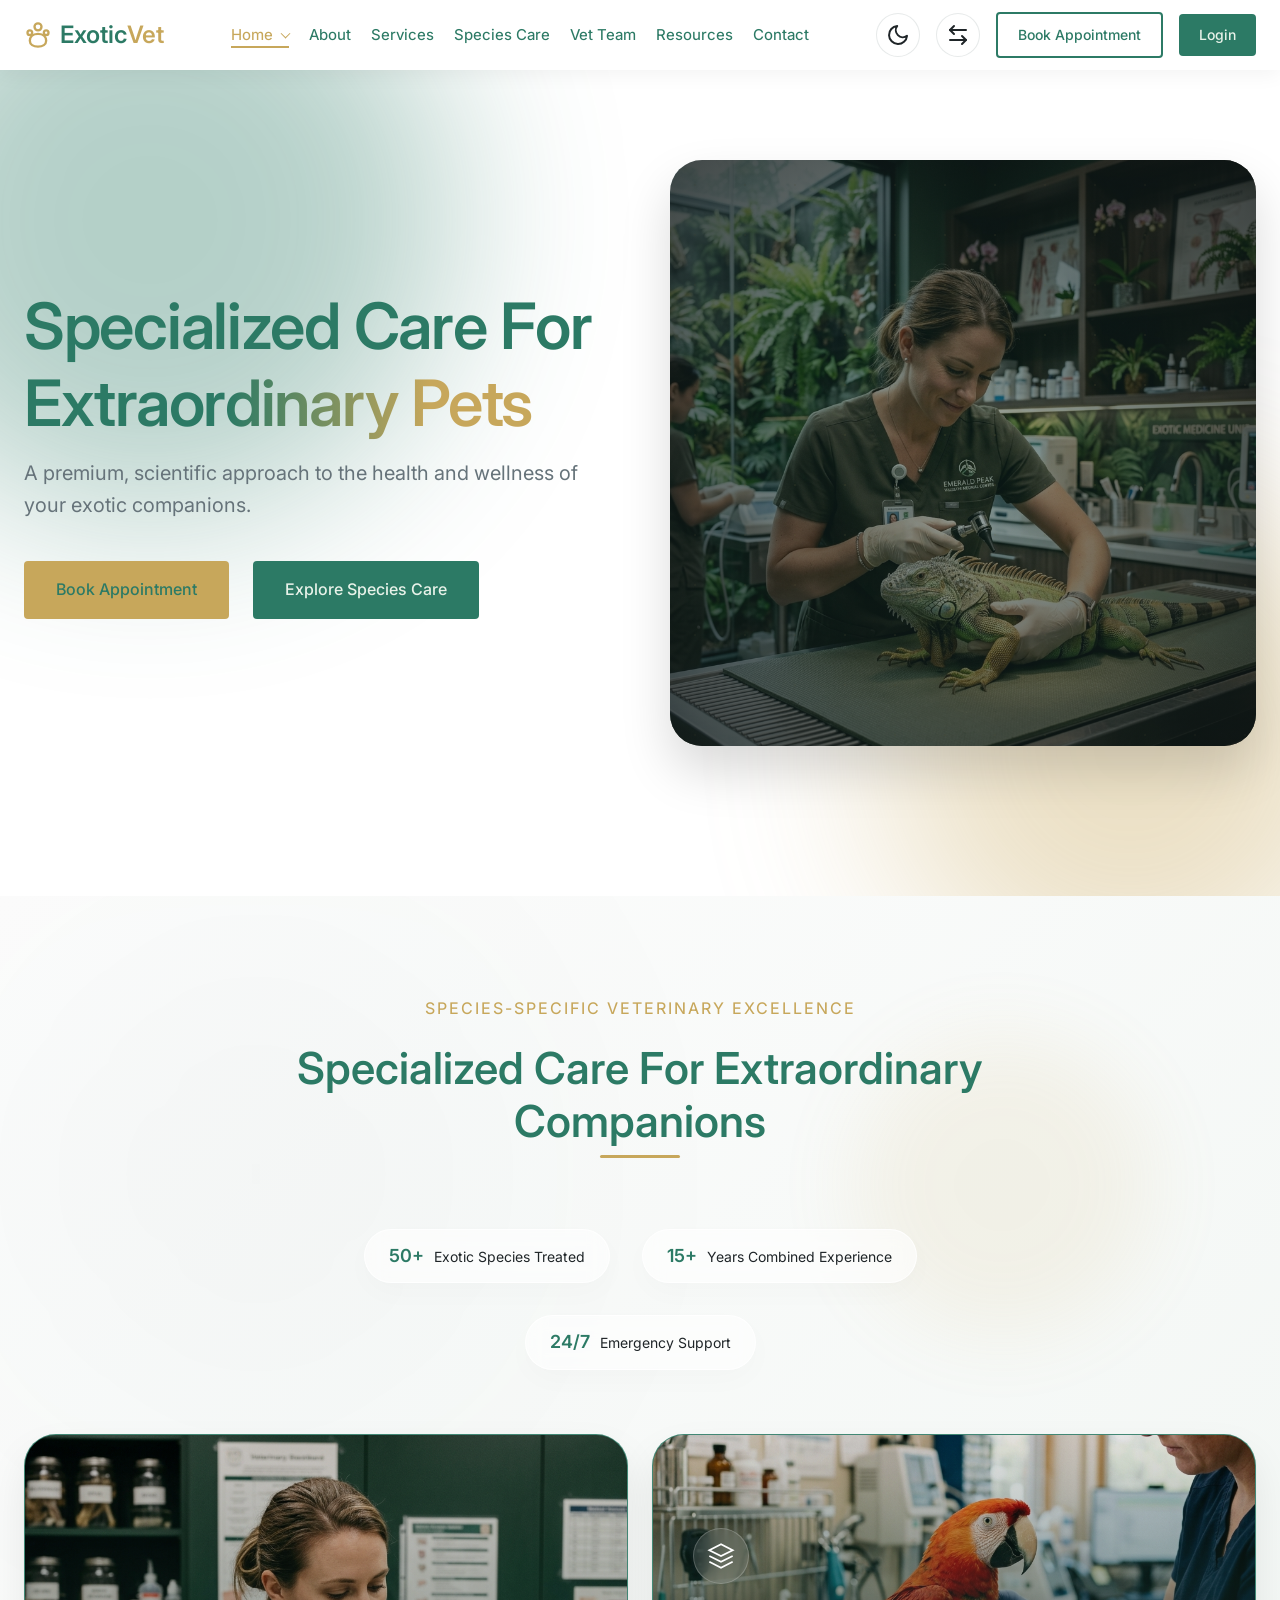
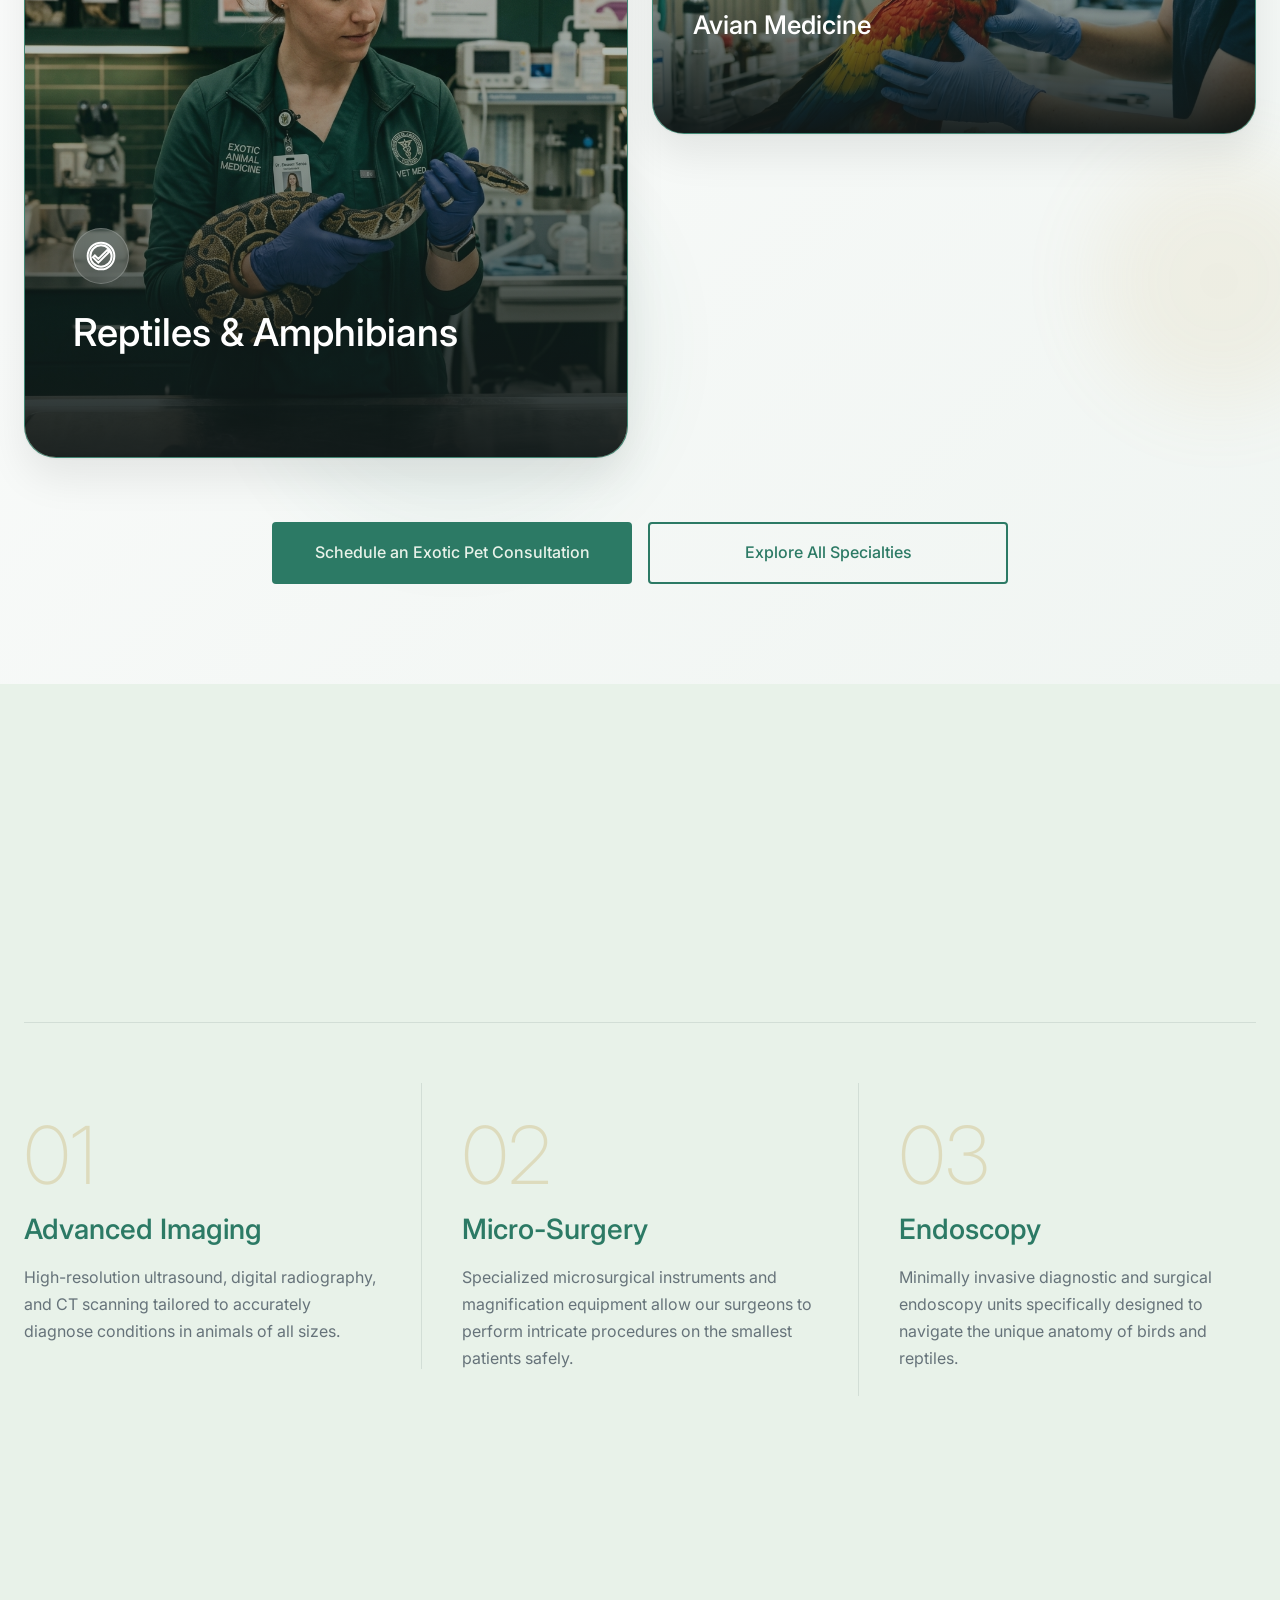
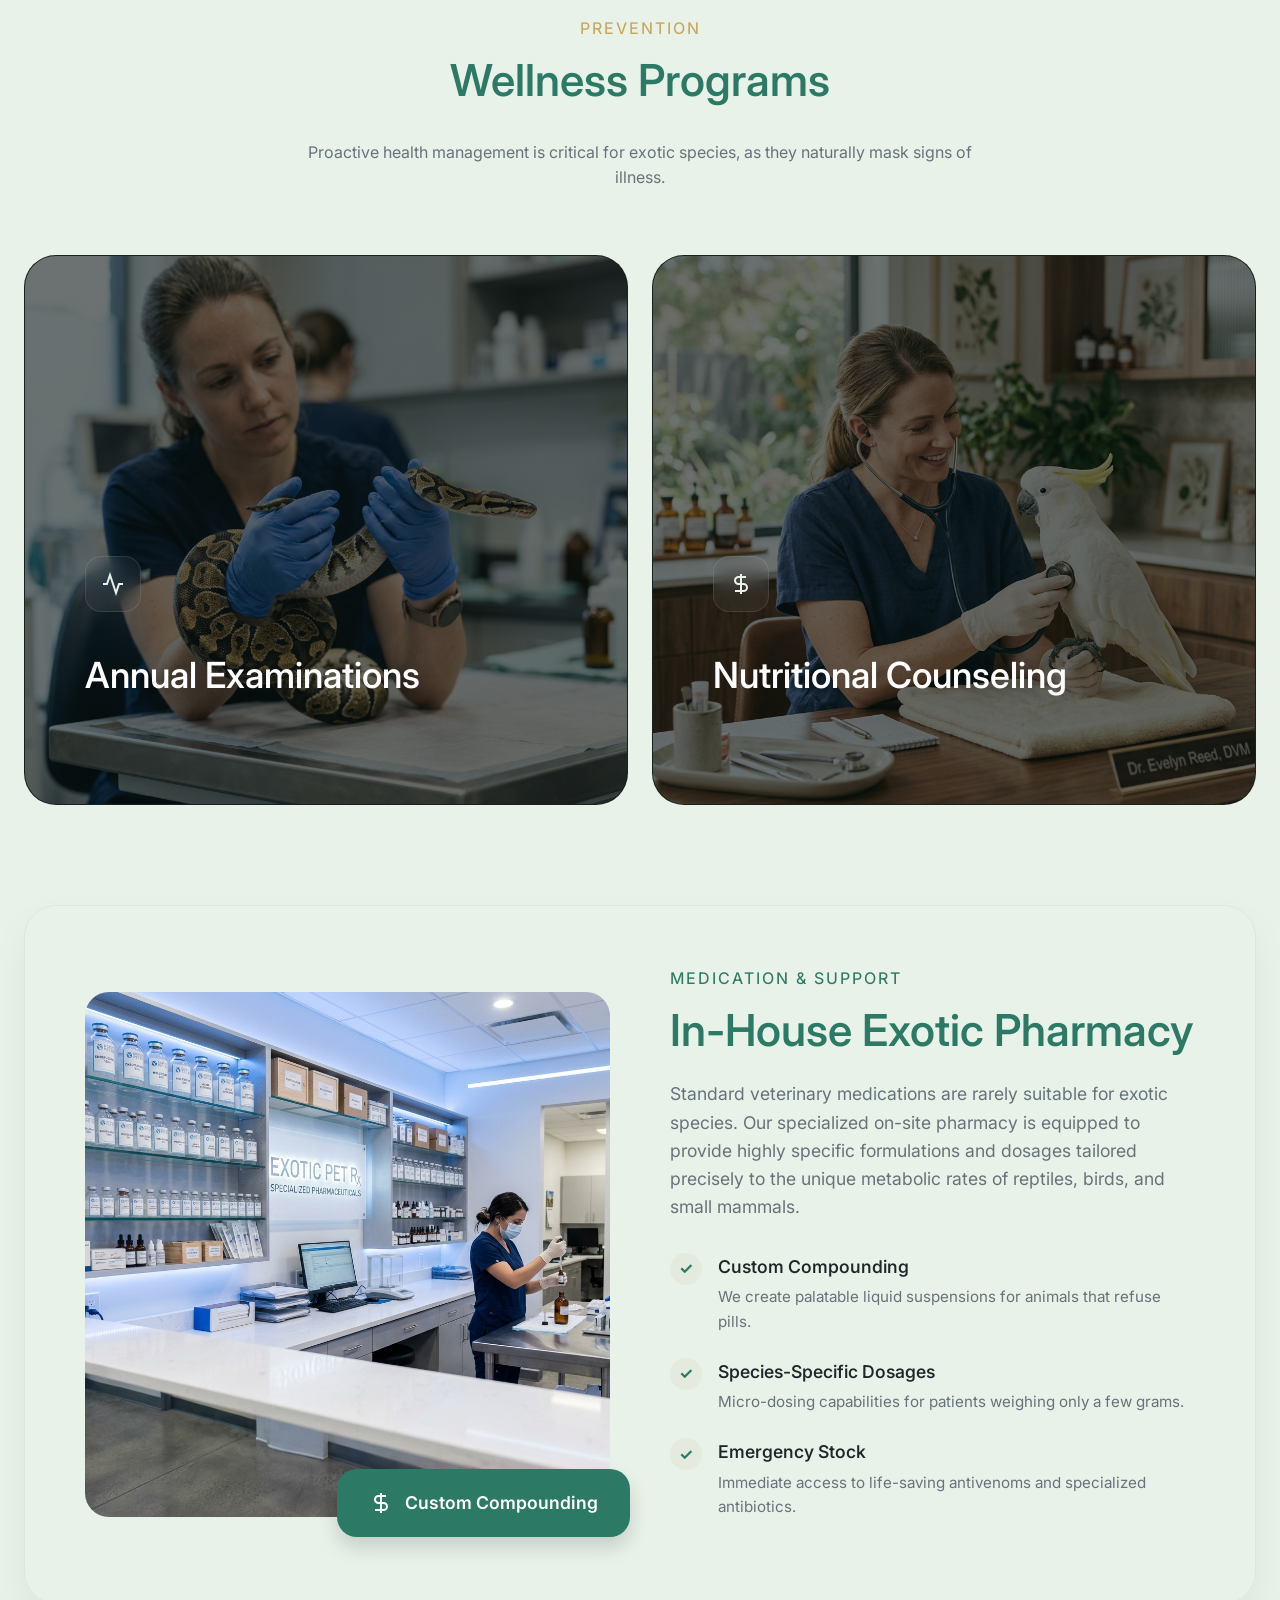
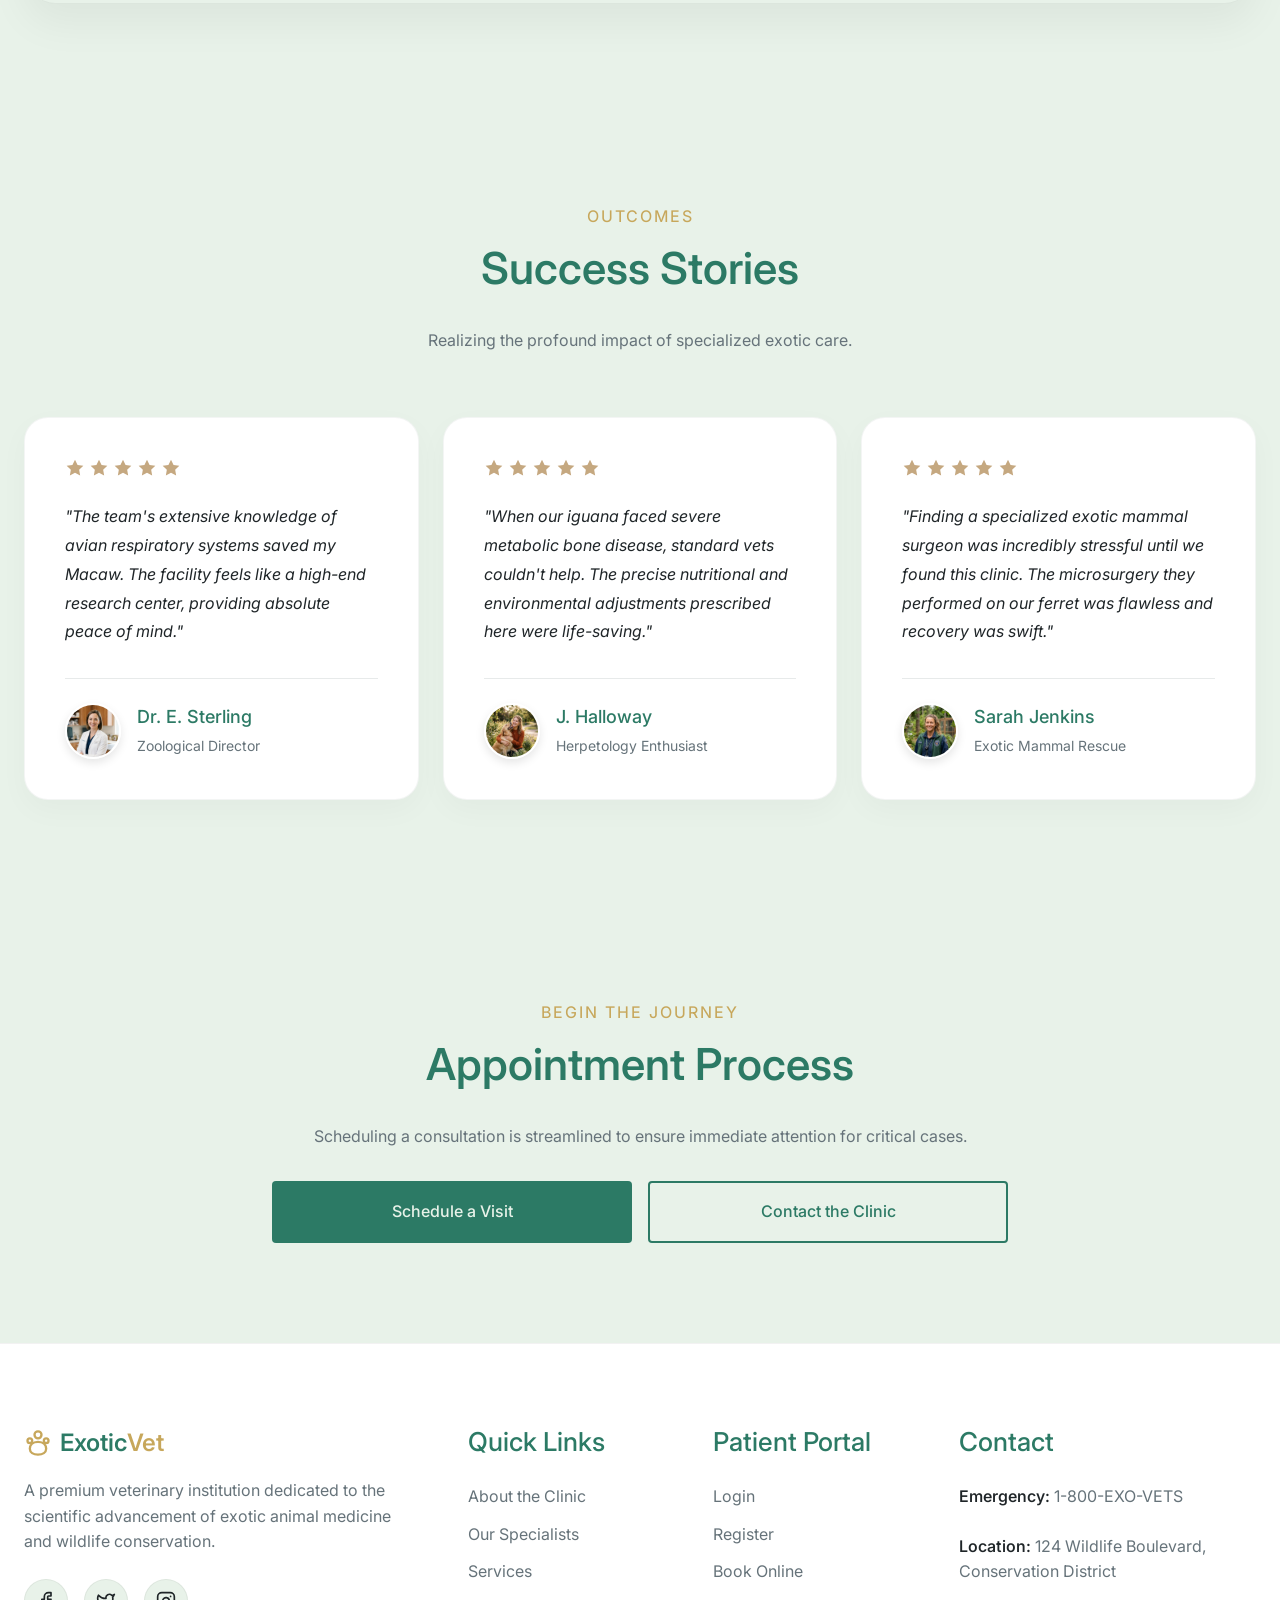
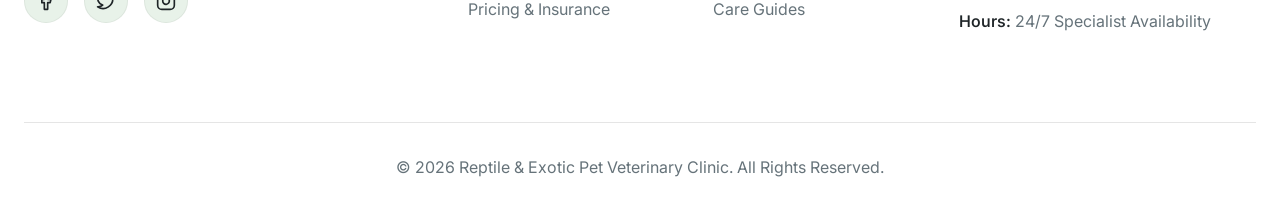
==== commit 612e4219: "1st commit" ====
--- a/index.html
+++ b/index.html
@@ -394,7 +394,7 @@
                         </div>
                         <h3>Annual Examinations</h3>
                         <p>Comprehensive physical assessments, weight tracking, and preventative bloodwork to establish healthy baselines and detect early pathology.</p>
-                        <a href="services.html" class="prev-link">Explore Programs &rarr;</a>
+                        <a href="services.html" class="prev-link">Explore Programs</a>
                     </div>
                 </div>
                 <!-- Panel 2 -->
@@ -407,7 +407,7 @@
                         </div>
                         <h3>Nutritional Counseling</h3>
                         <p>Dietary evaluations to prevent the common metabolic and nutritional diseases that frequently afflict captive exotic animals.</p>
-                        <a href="services.html" class="prev-link">Explore Programs &rarr;</a>
+                        <a href="services.html" class="prev-link">Explore Programs</a>
                     </div>
                 </div>
             </div>
--- a/assets/css/style.css
+++ b/assets/css/style.css
@@ -1862,9 +1862,7 @@
     flex-direction: column;
 }
 
-.brand-card.card-3 {
-    flex: 0 0 100%;
-}
+
 
 .b-card-icon {
     width: 60px;
@@ -2151,7 +2149,11 @@
 }
 
 .footer-col .logo a {
-  color: var(--text-color);
+  color: var(--color-primary);
+}
+
+.footer-col .logo a:hover {
+  color: var(--color-primary);
 }
 
 .footer-col a:hover {
@@ -2237,7 +2239,8 @@
   }
   
   /* Center the 3rd odd card in a 3-column grid when it collapses to 2 columns on tablet */
-  .grid-cols-3 > .card:last-child:nth-child(3) {
+  .grid-cols-3 > .card:last-child:nth-child(3),
+  .grid-cols-3 > .float-card:last-child:nth-child(3) {
     grid-column: 1 / -1;
     justify-self: center;
     width: calc(50% - 16px);
@@ -2285,7 +2288,8 @@
     grid-template-columns: 1fr !important; /* 1 by one on mobile! */
   }
   
-  .grid-cols-3 > .card:last-child:nth-child(3) {
+  .grid-cols-3 > .card:last-child:nth-child(3),
+  .grid-cols-3 > .float-card:last-child:nth-child(3) {
     width: 100%;
   }
   
@@ -2300,6 +2304,23 @@
   .footer-grid {
     grid-template-columns: 1fr;
     text-align: center;
+  }
+  
+  .footer-col:last-child {
+    display: flex;
+    flex-direction: column;
+    align-items: center;
+  }
+  
+  .footer-col:last-child h4 {
+    text-align: center;
+    width: 100%;
+  }
+
+  .footer-col:last-child p {
+    width: 280px;
+    max-width: 100%;
+    text-align: left;
   }
   
   .hero-cta {
--- a/assets/css/dark-mode.css
+++ b/assets/css/dark-mode.css
@@ -146,3 +146,8 @@
 body.dark-mode .back-to-top:hover {
   background-color: #fff;
 }
+
+/* Make calendar picker icon visible in dark mode */
+body.dark-mode input[type="date"]::-webkit-calendar-picker-indicator {
+  filter: invert(1) brightness(100%);
+}
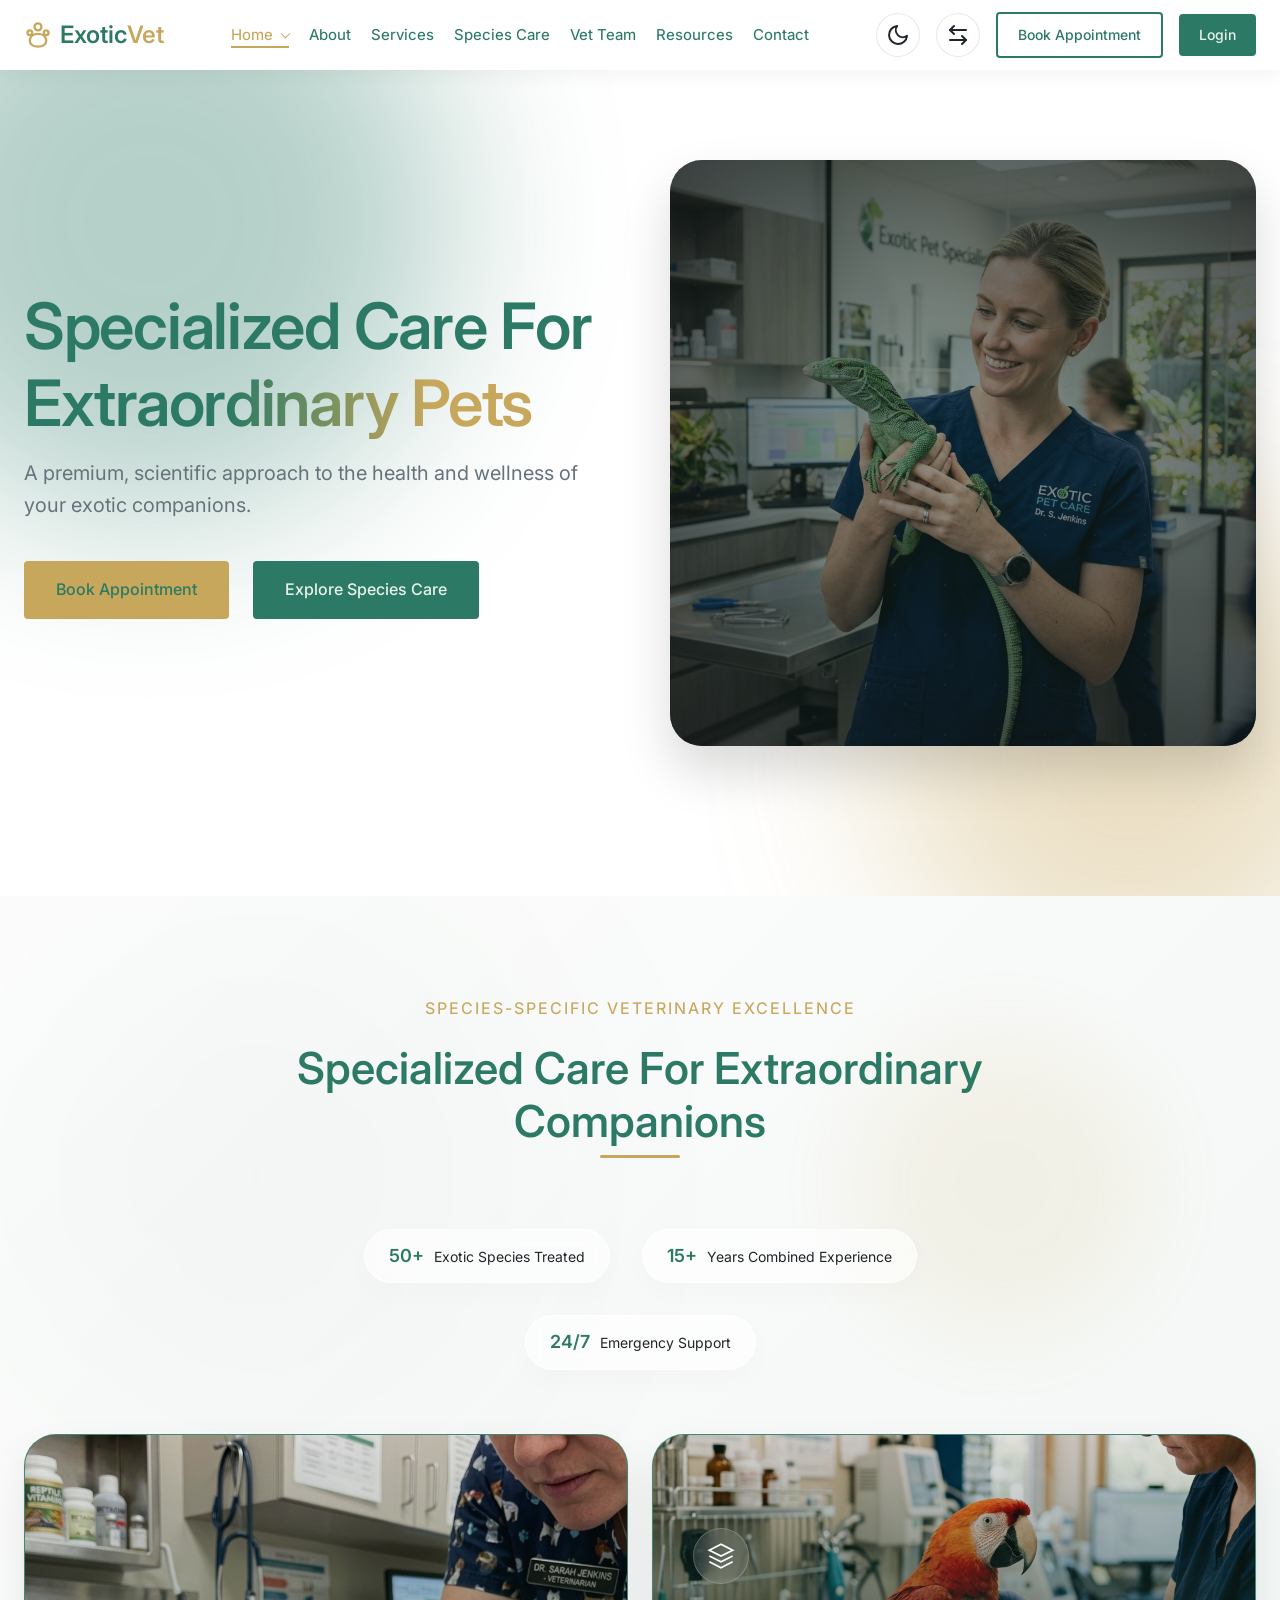
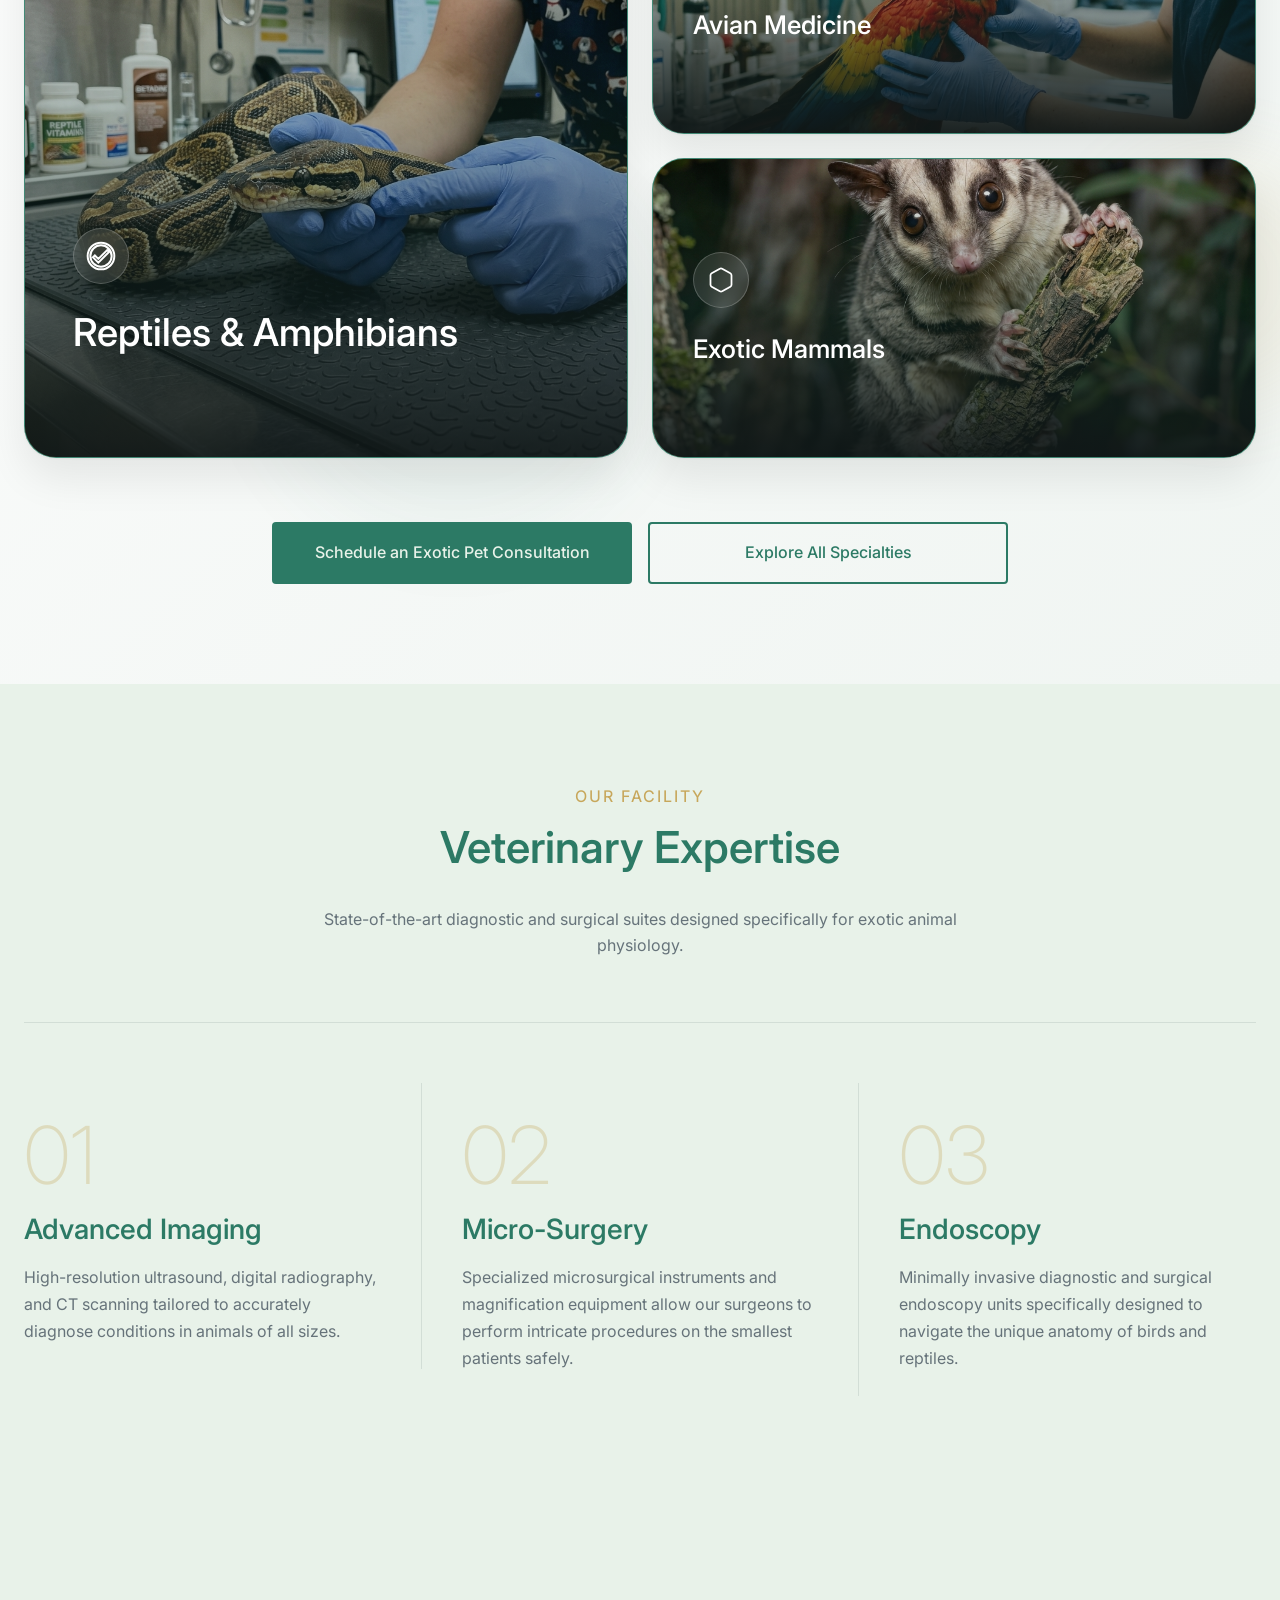
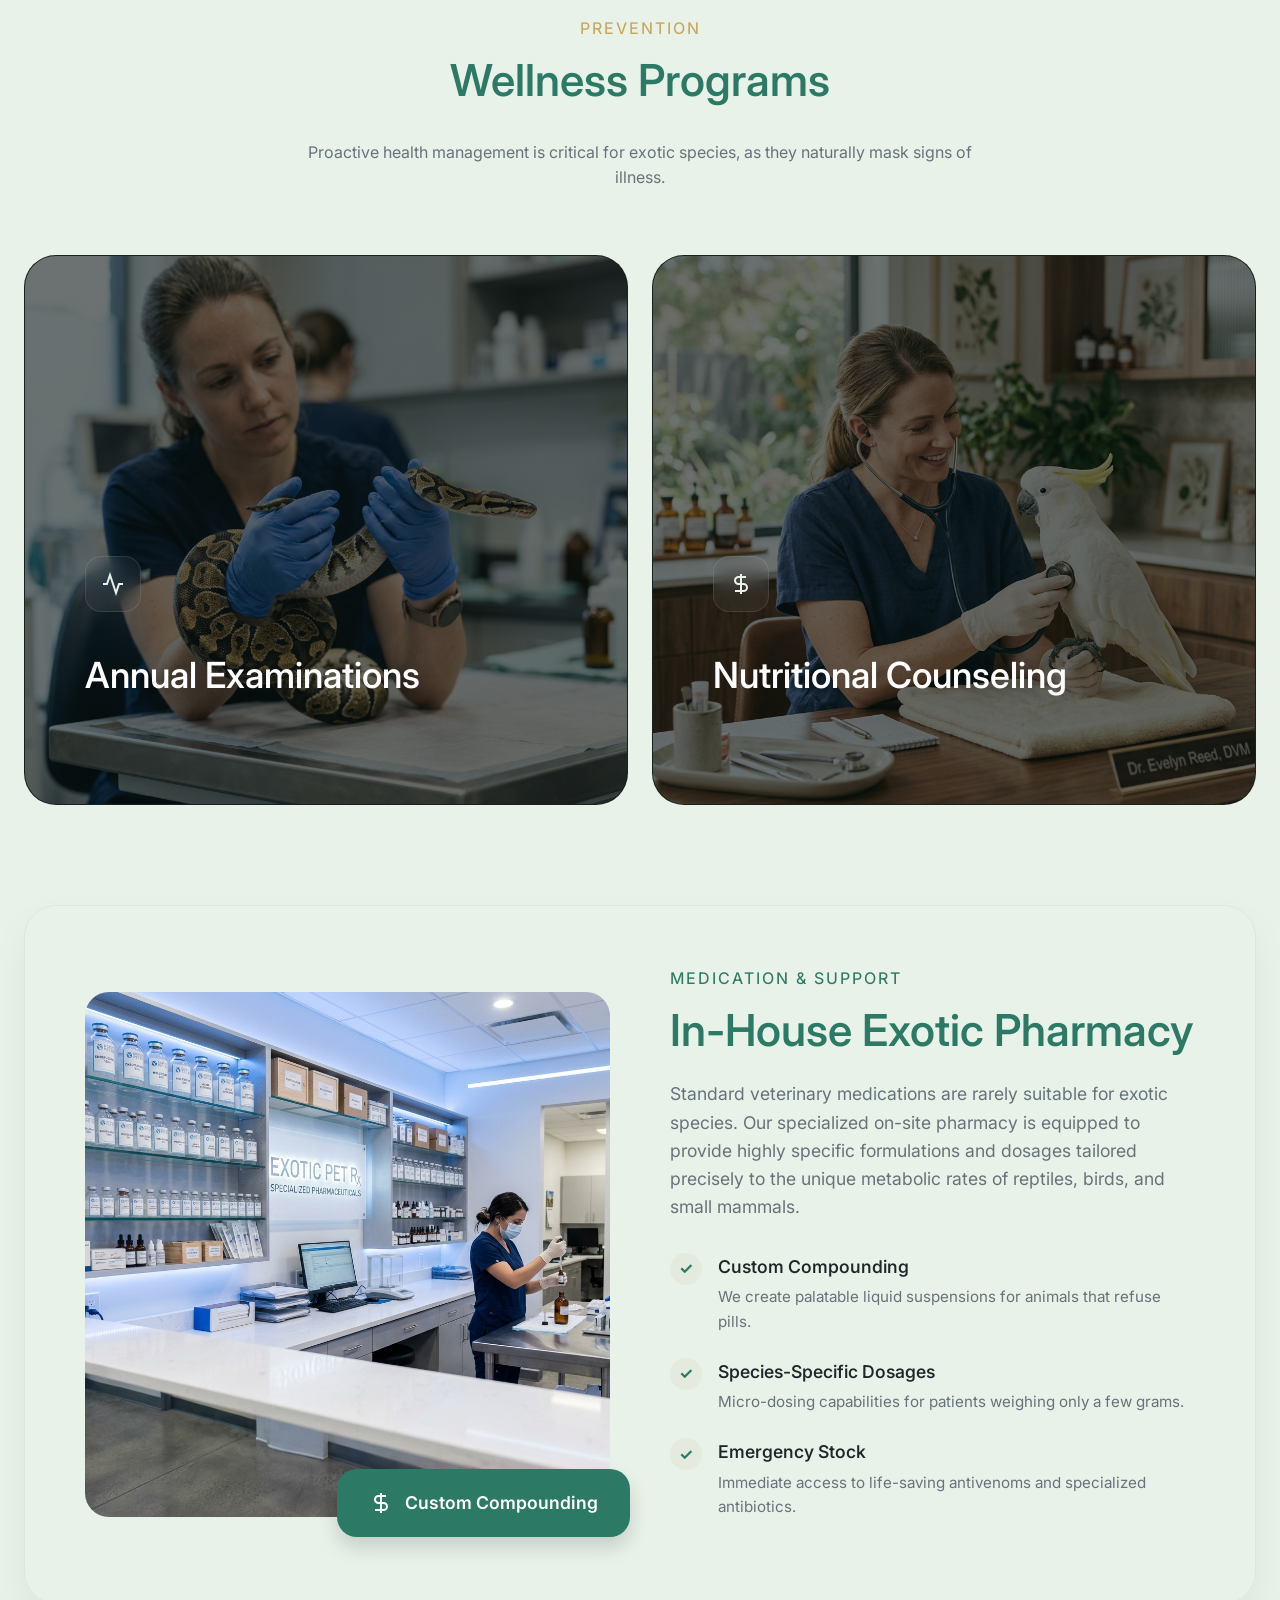
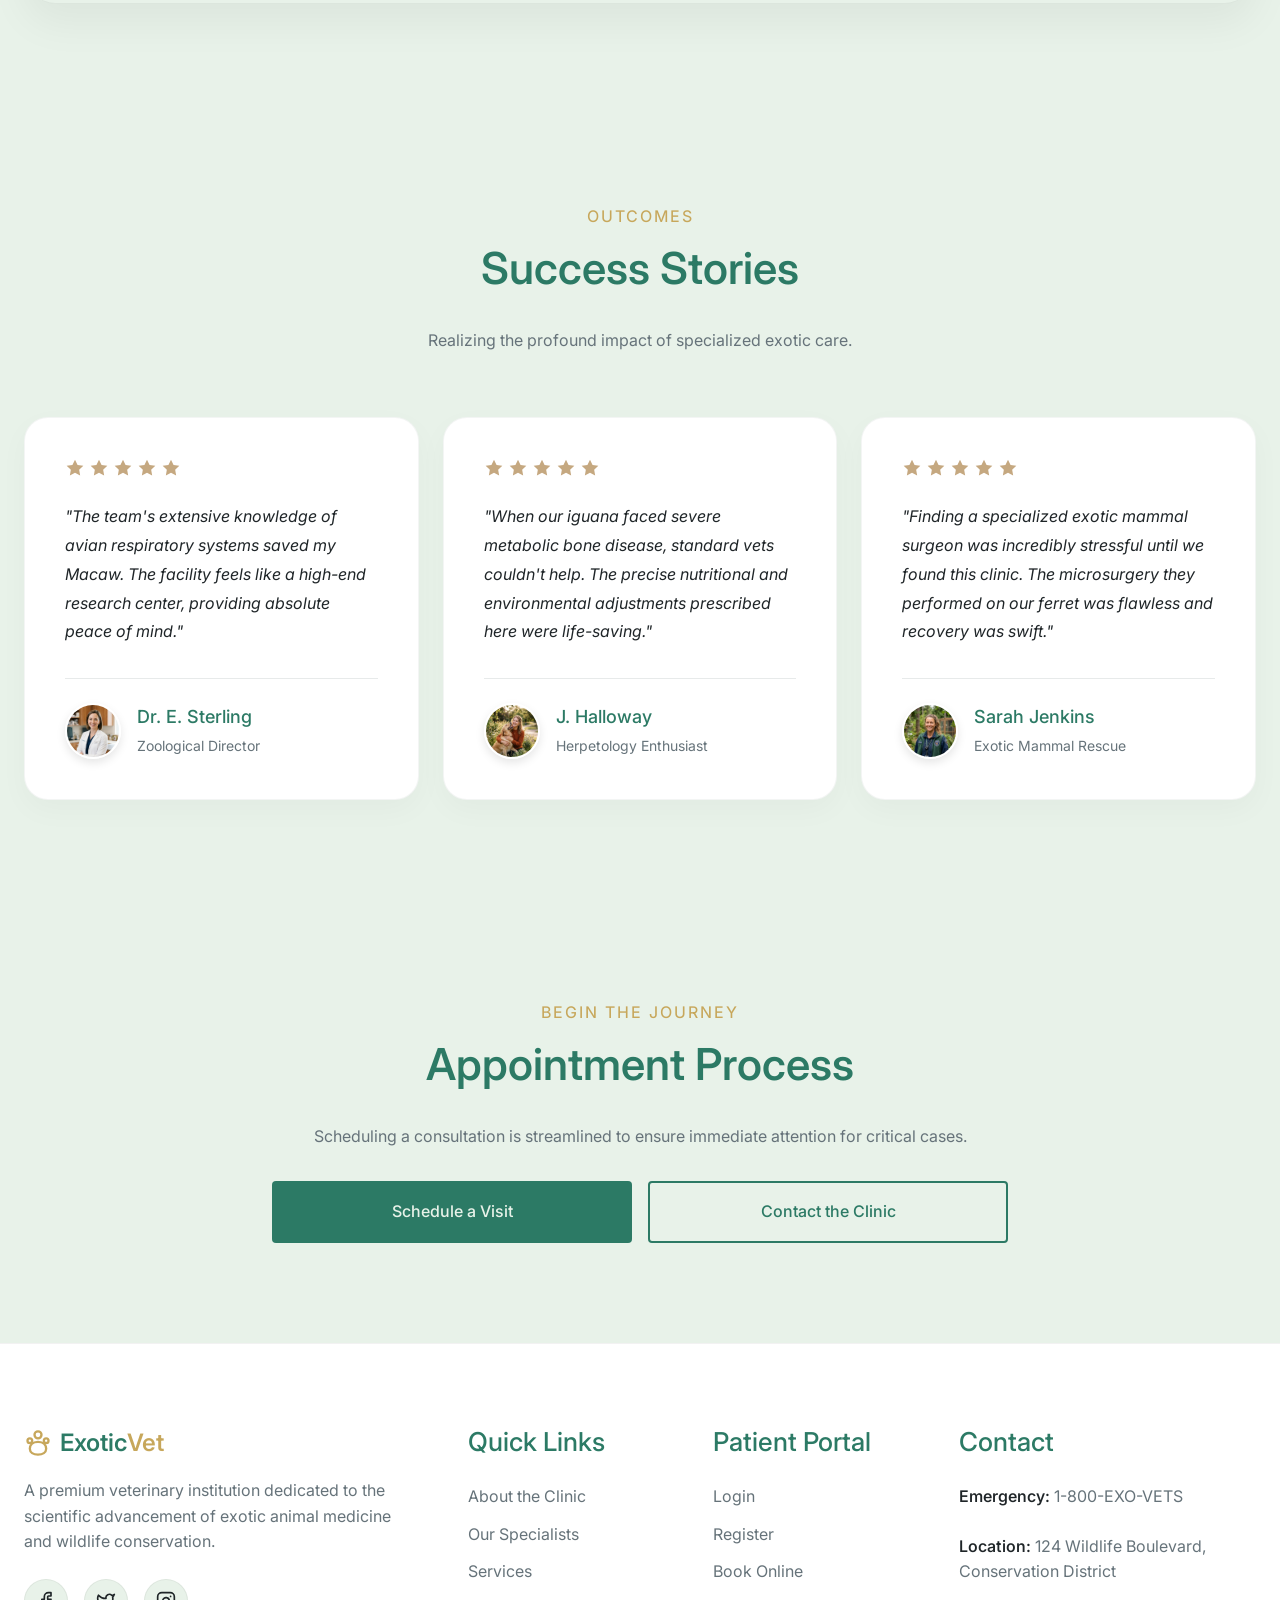
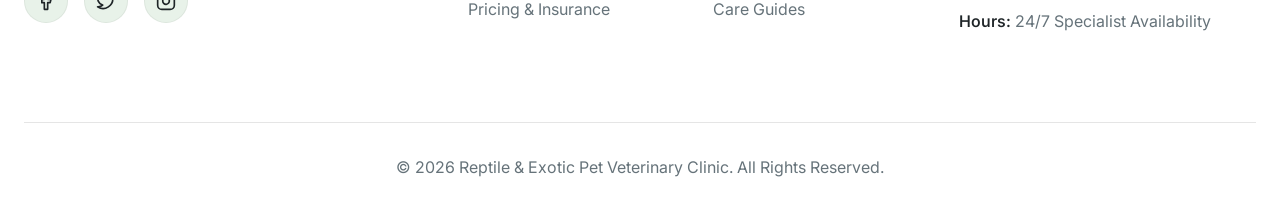
==== commit 44d6e245: "2nd commit" ====
--- a/index.html
+++ b/index.html
@@ -94,7 +94,7 @@
                 </div>
             </div>
             <div class="hero-image-wrapper reveal anim-habitat-ecosystem">
-                <img src="assets/images/hero_reptile_vet_1782134618929.png" alt="Reptile Veterinarian" class="hero-right-img">
+                <img src="assets/images/hero_reptile_vet_index_1782288489001.png" alt="Reptile Veterinarian" class="hero-right-img">
             </div>
         </div>
 
@@ -290,7 +290,7 @@
                 
                 <!-- Main Card (Spans 2 rows on Desktop) -->
                 <div class="bento-card bento-card-main reveal" data-delay="0">
-                    <div class="bento-card-bg" style="background-image: url('assets/images/species_python_1782134679049.png');"></div>
+                    <div class="bento-card-bg" style="background-image: url('assets/images/species_python_index_1782288501021.png');"></div>
                     <div class="bento-card-overlay"></div>
                     <div class="bento-light-sweep"></div>
                     <div class="bento-card-content">
@@ -320,7 +320,7 @@
 
                 <!-- Secondary Card 2 -->
                 <div class="bento-card reveal" style="transition-delay: 0.2s;">
-                    <div class="bento-card-bg" style="background-image: url('assets/images/species_sugar_glider_1782134665967.png');"></div>
+                    <div class="bento-card-bg" style="background-image: url('assets/images/species_sugar_glider_index_1782288614242.png');"></div>
                     <div class="bento-card-overlay"></div>
                     <div class="bento-light-sweep"></div>
                     <div class="bento-card-content">
@@ -548,12 +548,11 @@
                     transform: translateX(50%);
                     width: max-content;
                 }
-                .pharmacy-list li {
-                    flex-direction: column;
-                    align-items: center;
-                }
-                .pharmacy-list .list-icon {
-                    margin-bottom: 8px;
+                .pharmacy-list {
+                    width: fit-content;
+                    max-width: 100%;
+                    margin: 0 auto;
+                    text-align: left;
                 }
             }
         </style>
--- a/assets/css/style.css
+++ b/assets/css/style.css
@@ -479,7 +479,7 @@
   border: 1px solid rgba(120, 120, 120, 0.4);
 }
 
-.off-canvas-nav a:hover {
+.off-canvas-nav a:not(.btn):hover {
   color: var(--color-accent);
 }
 
@@ -1250,7 +1250,7 @@
     }
     .bento-card-main {
         grid-column: span 2;
-        grid-row: span 1;
+        grid-row: span 2;
     }
     .bento-card-wide {
         grid-column: span 2;
@@ -2284,6 +2284,18 @@
     padding: 40px 0;
   }
   
+  .bento-stats-row {
+    flex-direction: column;
+    align-items: center;
+    gap: 16px;
+  }
+  
+  .bento-stat-badge {
+    width: 100%;
+    max-width: 300px;
+    text-align: center;
+  }
+  
   .grid-cards {
     grid-template-columns: 1fr !important; /* 1 by one on mobile! */
   }
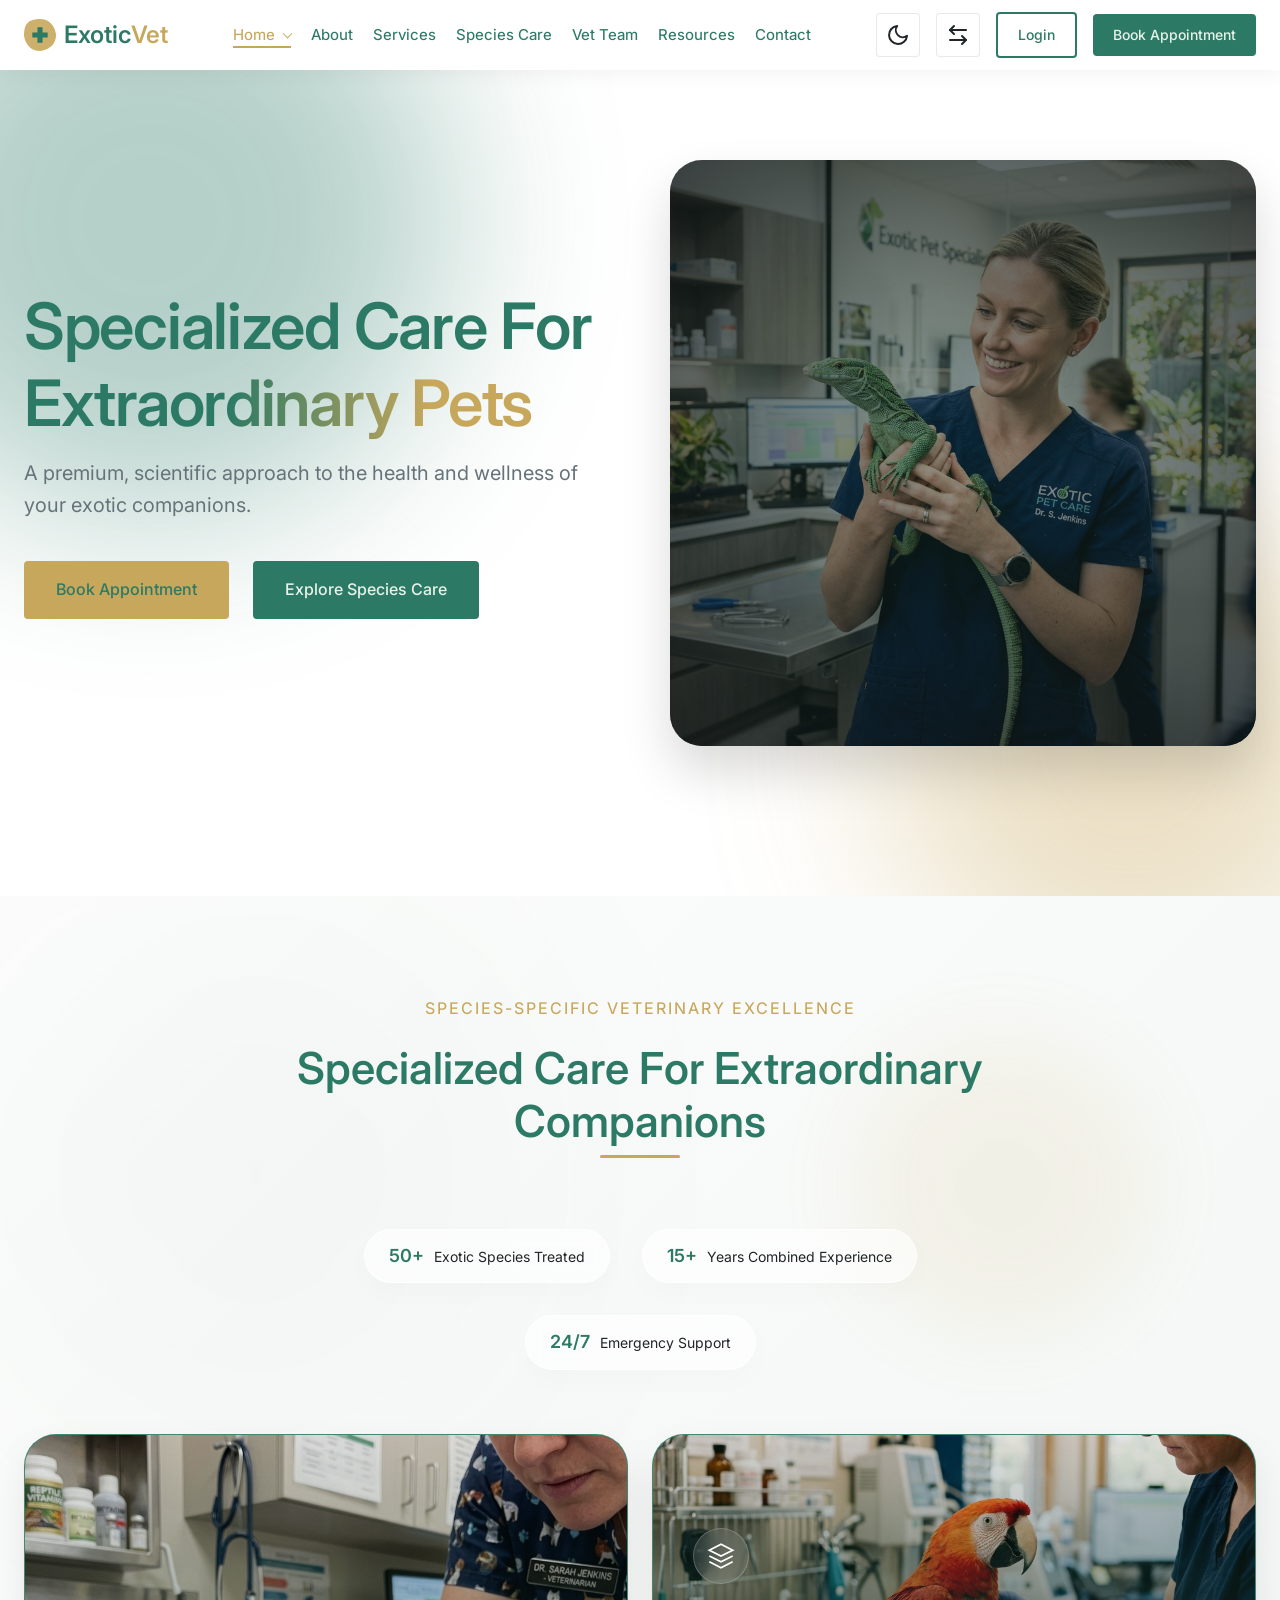
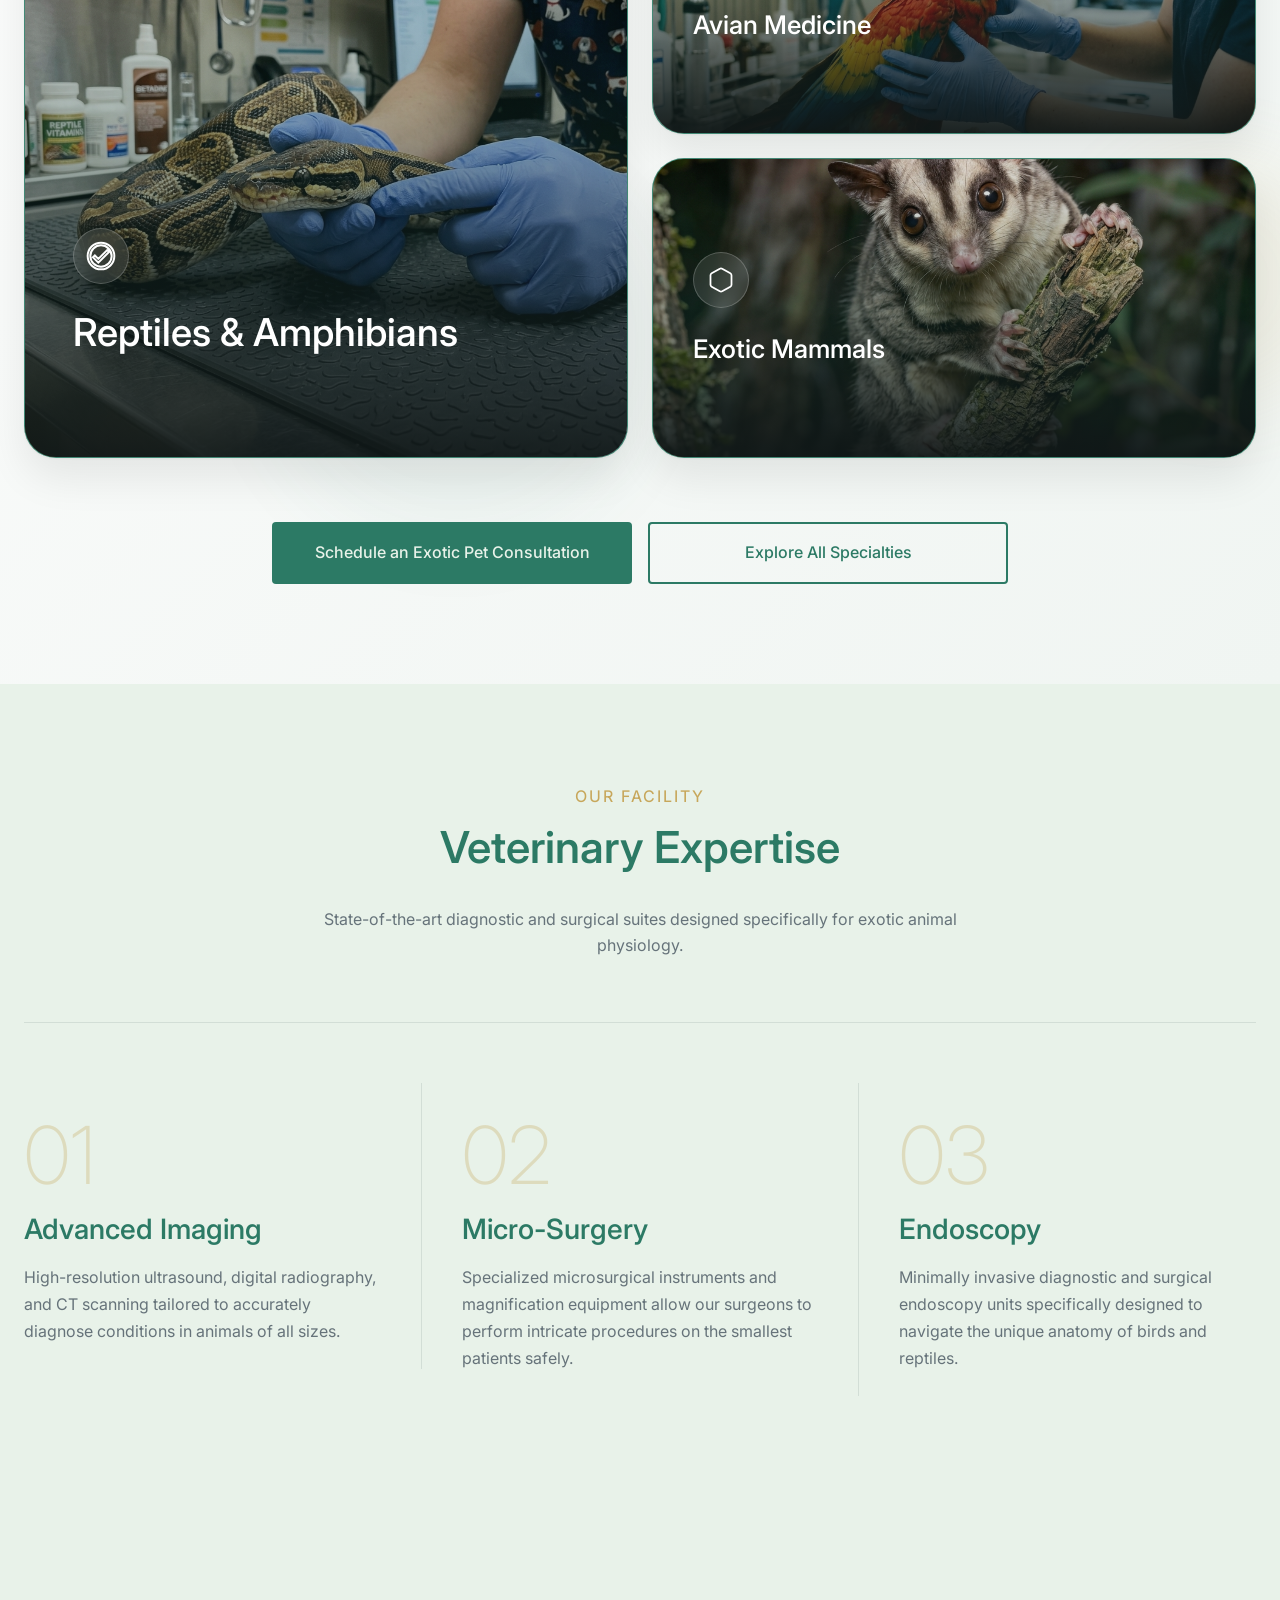
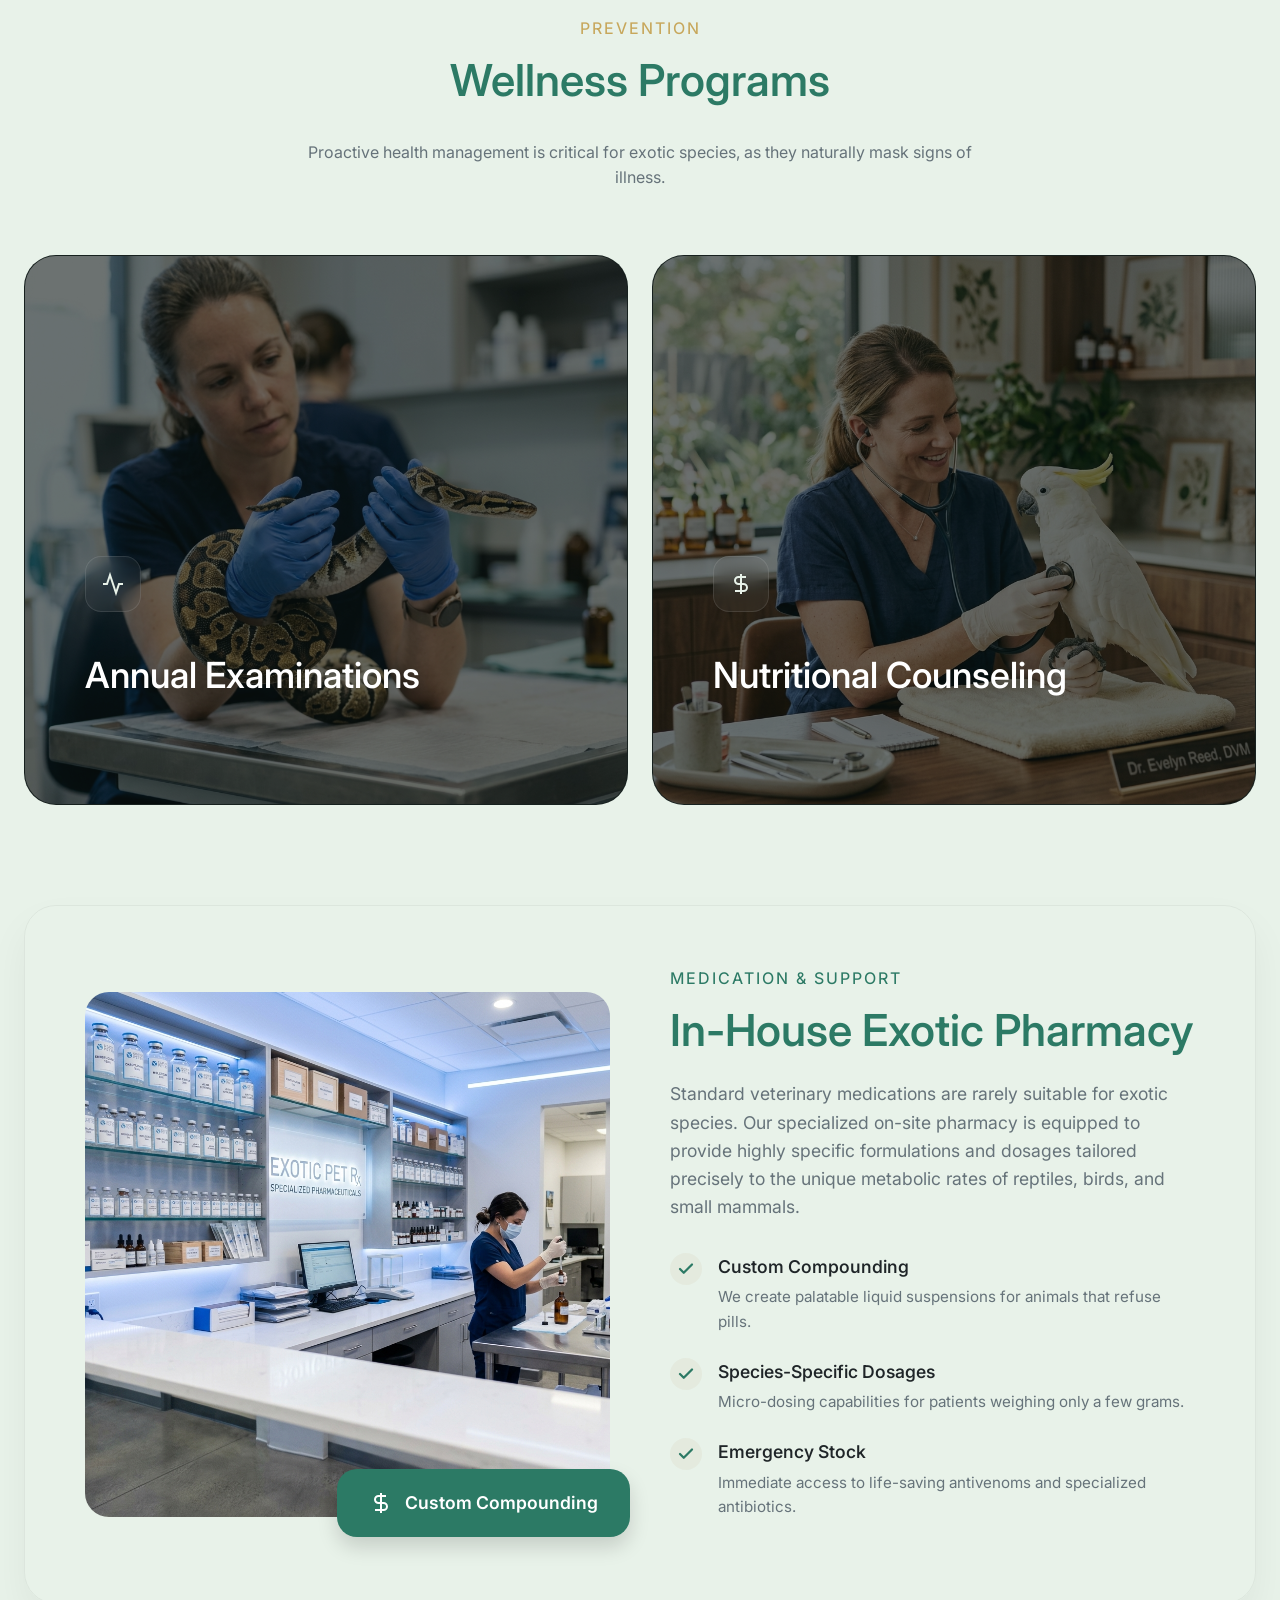
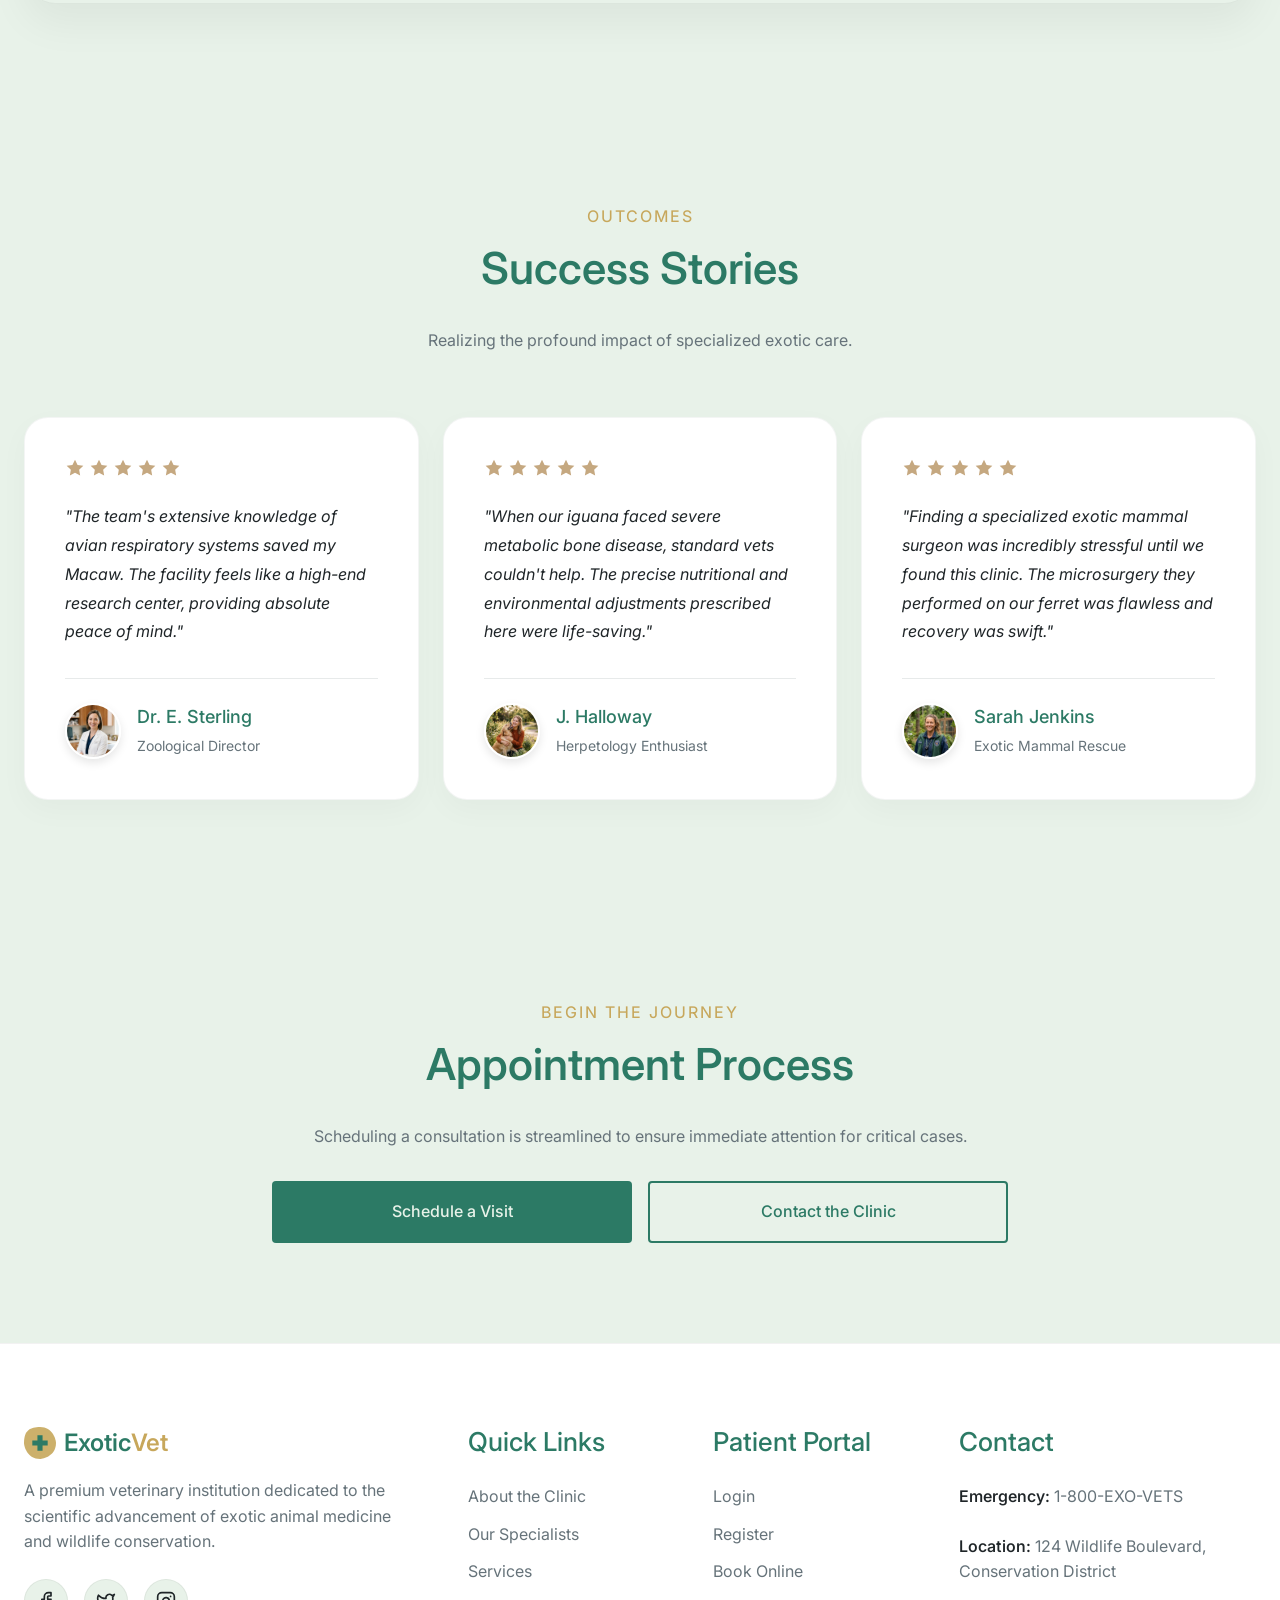
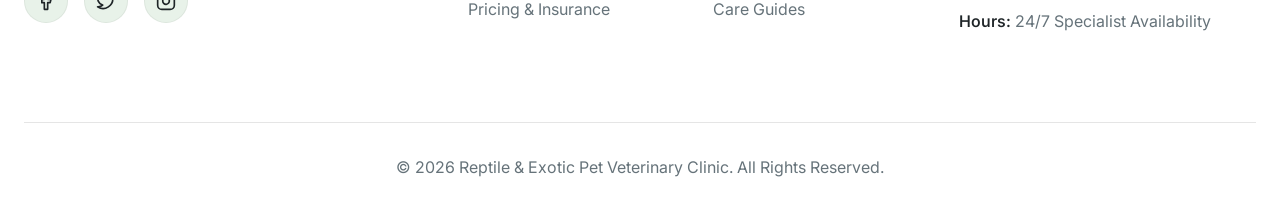
==== commit f23670fb: "4TH COMMIT" ====
--- a/index.html
+++ b/index.html
@@ -24,7 +24,7 @@
         <div class="container nav-container">
             <div class="logo">
                 <a href="index.html">
-                    <svg width="28" height="28" viewBox="0 0 24 24" fill="none" stroke="var(--color-accent)" stroke-width="2" stroke-linecap="round" stroke-linejoin="round" style="margin-right: 8px;"><path d="M12 2a3 3 0 0 0-3 3 3 3 0 0 0 3 3 3 3 0 0 0 3-3 3 3 0 0 0-3-3Z"></path><path d="M19 8a2 2 0 0 0-2 2 2 2 0 0 0 2 2 2 2 0 0 0 2-2 2 2 0 0 0-2-2Z"></path><path d="M5 8a2 2 0 0 0-2 2 2 2 0 0 0 2 2 2 2 0 0 0 2-2 2 2 0 0 0-2-2Z"></path><path d="M12 22c-4 0-7-2-7-5 0-3 2-6 7-6s7 3 7 6-3 5-7 5Z"></path></svg>
+                    <svg width="32" height="32" viewBox="0 0 50 50" fill="none" xmlns="http://www.w3.org/2000/svg" style="margin-right: 8px;"><path d="M25 0 C45 0 50 20 50 25 C50 45 30 50 25 50 C5 50 0 30 0 25 C0 5 10 0 25 0 Z" fill="var(--color-accent)" opacity="0.9"/><path d="M25 5 C38 5 45 15 45 25 C45 38 35 45 25 45 C12 45 5 35 5 25 C5 12 12 5 25 5 Z" fill="var(--color-bg)" /><path d="M21 13 H29 V21 H37 V29 H29 V37 H21 V29 H13 V21 H21 V13 Z" fill="var(--color-primary)"/></svg>
                     Exotic<span>Vet</span>
                 </a>
             </div>
@@ -54,8 +54,8 @@
                 <button class="icon-btn rtl-toggle" aria-label="Toggle RTL">
                     <svg width="24" height="24" viewBox="0 0 24 24" fill="none" stroke="currentColor" stroke-width="2" stroke-linecap="round" stroke-linejoin="round"><path d="M8 3L4 7l4 4"/><path d="M4 7h16"/><path d="M16 21l4-4-4-4"/><path d="M20 17H4"/></svg>
                 </button>
-                <a href="appointment-booking.html" class="btn btn-outline">Book Appointment</a>
-                <a href="login.html" class="btn btn-primary">Login</a>
+                <a href="login.html" class="btn btn-outline">Login</a>
+                <a href="appointment-booking.html" class="btn btn-primary">Book Appointment</a>
                 <button class="hamburger" id="hamburgerToggle" aria-label="Toggle Menu">
                     <span></span><span></span><span></span>
                 </button>
@@ -432,21 +432,21 @@
                     
                     <ul class="pharmacy-list">
                         <li>
-                            <div class="list-icon">✓</div>
+                            <div class="list-icon"><svg width="18" height="18" viewBox="0 0 24 24" fill="none" stroke="currentColor" stroke-width="3" stroke-linecap="round" stroke-linejoin="round"><polyline points="20 6 9 17 4 12"/></svg></div>
                             <div>
                                 <strong>Custom Compounding</strong>
                                 <p>We create palatable liquid suspensions for animals that refuse pills.</p>
                             </div>
                         </li>
                         <li>
-                            <div class="list-icon">✓</div>
+                            <div class="list-icon"><svg width="18" height="18" viewBox="0 0 24 24" fill="none" stroke="currentColor" stroke-width="3" stroke-linecap="round" stroke-linejoin="round"><polyline points="20 6 9 17 4 12"/></svg></div>
                             <div>
                                 <strong>Species-Specific Dosages</strong>
                                 <p>Micro-dosing capabilities for patients weighing only a few grams.</p>
                             </div>
                         </li>
                         <li>
-                            <div class="list-icon">✓</div>
+                            <div class="list-icon"><svg width="18" height="18" viewBox="0 0 24 24" fill="none" stroke="currentColor" stroke-width="3" stroke-linecap="round" stroke-linejoin="round"><polyline points="20 6 9 17 4 12"/></svg></div>
                             <div>
                                 <strong>Emergency Stock</strong>
                                 <p>Immediate access to life-saving antivenoms and specialized antibiotics.</p>
@@ -647,7 +647,7 @@
                 <div class="footer-col">
                     <div class="logo" style="margin-bottom: 16px;">
                         <a href="index.html">
-                            <svg width="28" height="28" viewBox="0 0 24 24" fill="none" stroke="var(--color-accent)" stroke-width="2" stroke-linecap="round" stroke-linejoin="round" style="margin-right: 8px;"><path d="M12 2a3 3 0 0 0-3 3 3 3 0 0 0 3 3 3 3 0 0 0 3-3 3 3 0 0 0-3-3Z"></path><path d="M19 8a2 2 0 0 0-2 2 2 2 0 0 0 2 2 2 2 0 0 0 2-2 2 2 0 0 0-2-2Z"></path><path d="M5 8a2 2 0 0 0-2 2 2 2 0 0 0 2 2 2 2 0 0 0 2-2 2 2 0 0 0-2-2Z"></path><path d="M12 22c-4 0-7-2-7-5 0-3 2-6 7-6s7 3 7 6-3 5-7 5Z"></path></svg>
+                            <svg width="32" height="32" viewBox="0 0 50 50" fill="none" xmlns="http://www.w3.org/2000/svg" style="margin-right: 8px;"><path d="M25 0 C45 0 50 20 50 25 C50 45 30 50 25 50 C5 50 0 30 0 25 C0 5 10 0 25 0 Z" fill="var(--color-accent)" opacity="0.9"/><path d="M25 5 C38 5 45 15 45 25 C45 38 35 45 25 45 C12 45 5 35 5 25 C5 12 12 5 25 5 Z" fill="var(--color-bg)" /><path d="M21 13 H29 V21 H37 V29 H29 V37 H21 V29 H13 V21 H21 V13 Z" fill="var(--color-primary)"/></svg>
                             Exotic<span>Vet</span>
                         </a>
                     </div>
--- a/assets/css/style.css
+++ b/assets/css/style.css
@@ -43,8 +43,10 @@
   transition: background-color 0.4s ease, color 0.4s ease;
 }
 
+html.menu-open,
 body.menu-open {
   overflow: hidden;
+  height: 100vh;
 }
 
 /* ==========================================================================
@@ -370,7 +372,7 @@
   justify-content: center;
   width: 44px;
   height: 44px;
-  border-radius: 50%;
+  border-radius: 4px;
   transition: all 0.3s;
 }
 
@@ -634,7 +636,7 @@
 /* Small Hero Banner (Other Pages) */
 .hero-banner {
   padding: 60px 0 60px;
-  background-color: var(--surface-color);
+  background-color: var(--color-dark-card);
   box-shadow: 0 8px 30px rgba(0, 0, 0, 0.06);
   border-bottom: 1px solid rgba(22, 56, 50, 0.1);
   position: relative;
@@ -659,7 +661,11 @@
 }
 
 .hero-banner h1 {
-  color: var(--color-primary);
+  color: #fff !important;
+}
+
+.hero-banner p {
+  color: rgba(255, 255, 255, 0.8) !important;
 }
 
 /* ==========================================================================
--- a/assets/css/rtl.css
+++ b/assets/css/rtl.css
@@ -31,11 +31,6 @@
   left: 0;
 }
 
-/* Margin and Padding flips (if needed for specific components) */
-html[dir="rtl"] .nav-actions {
-  /* Ensure icon gap remains correct */
-}
-
 /* Form overrides if added later */
 html[dir="rtl"] input,
 html[dir="rtl"] textarea {
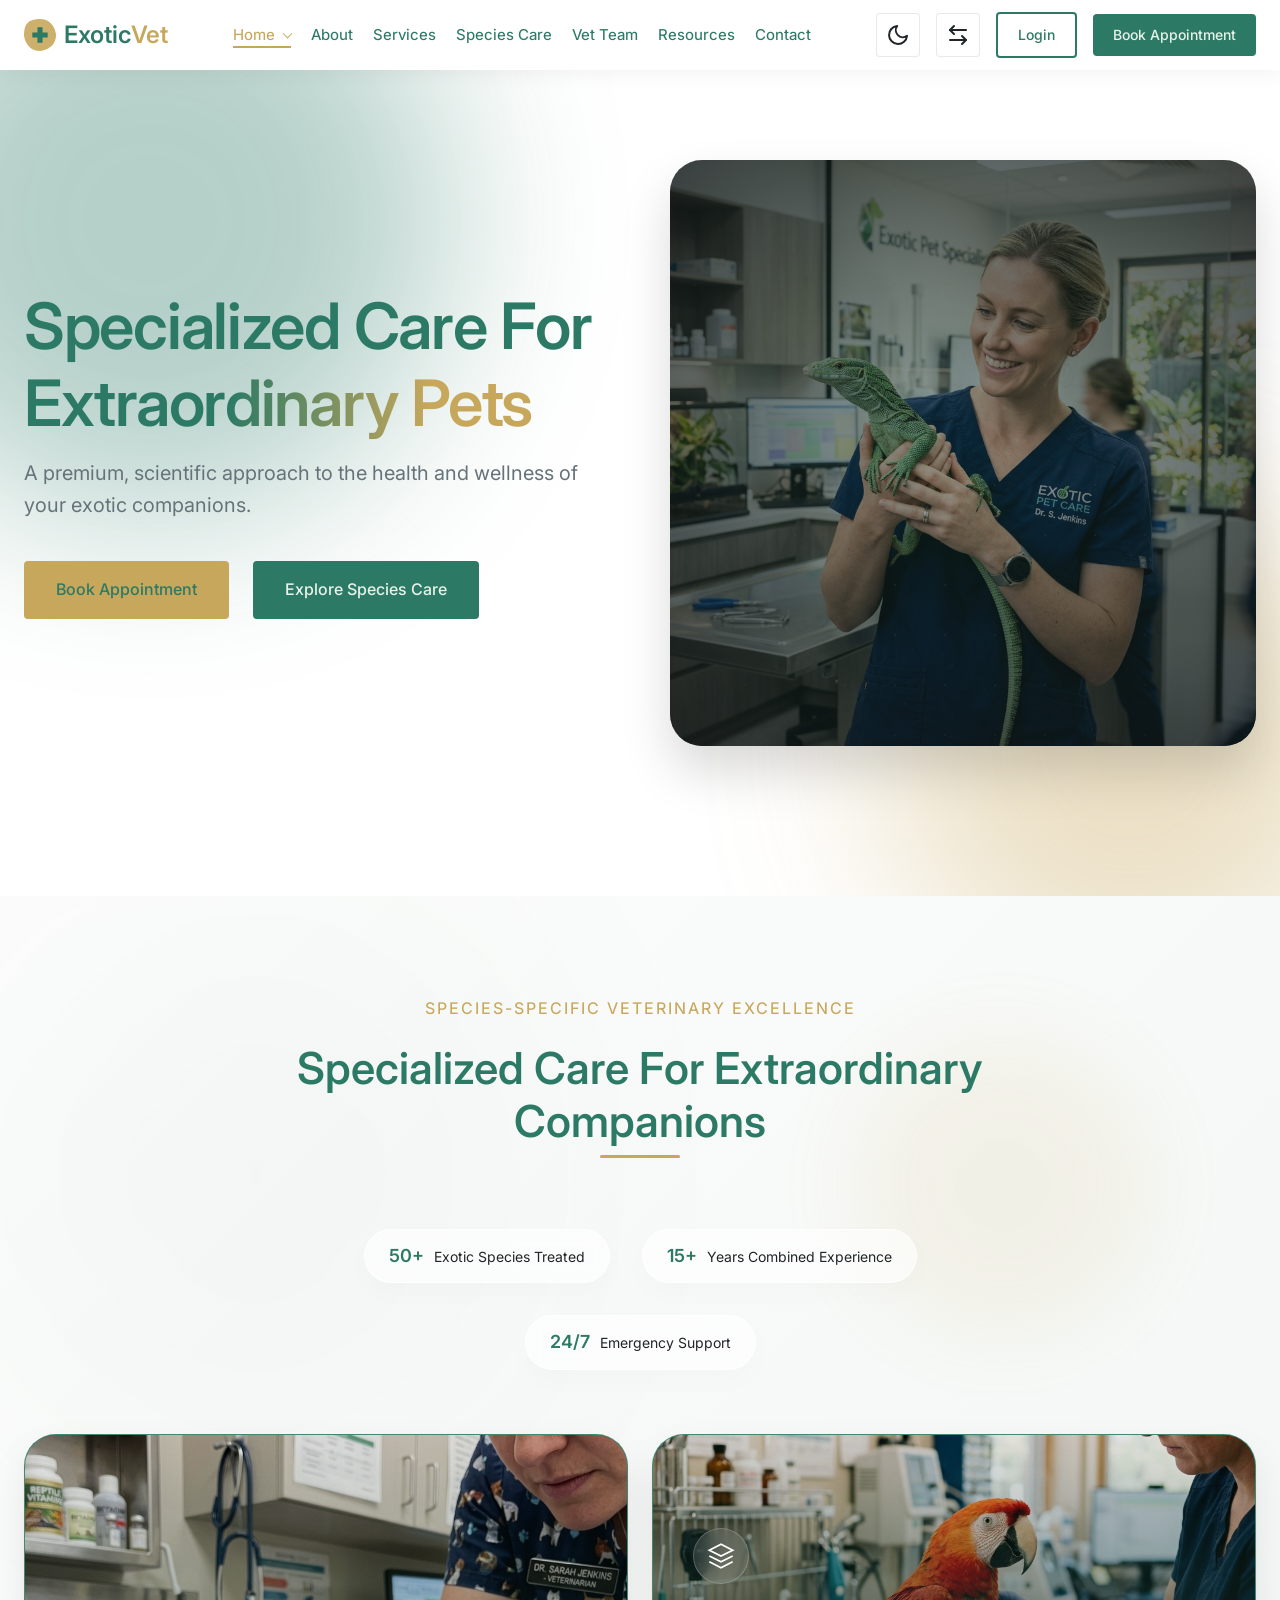
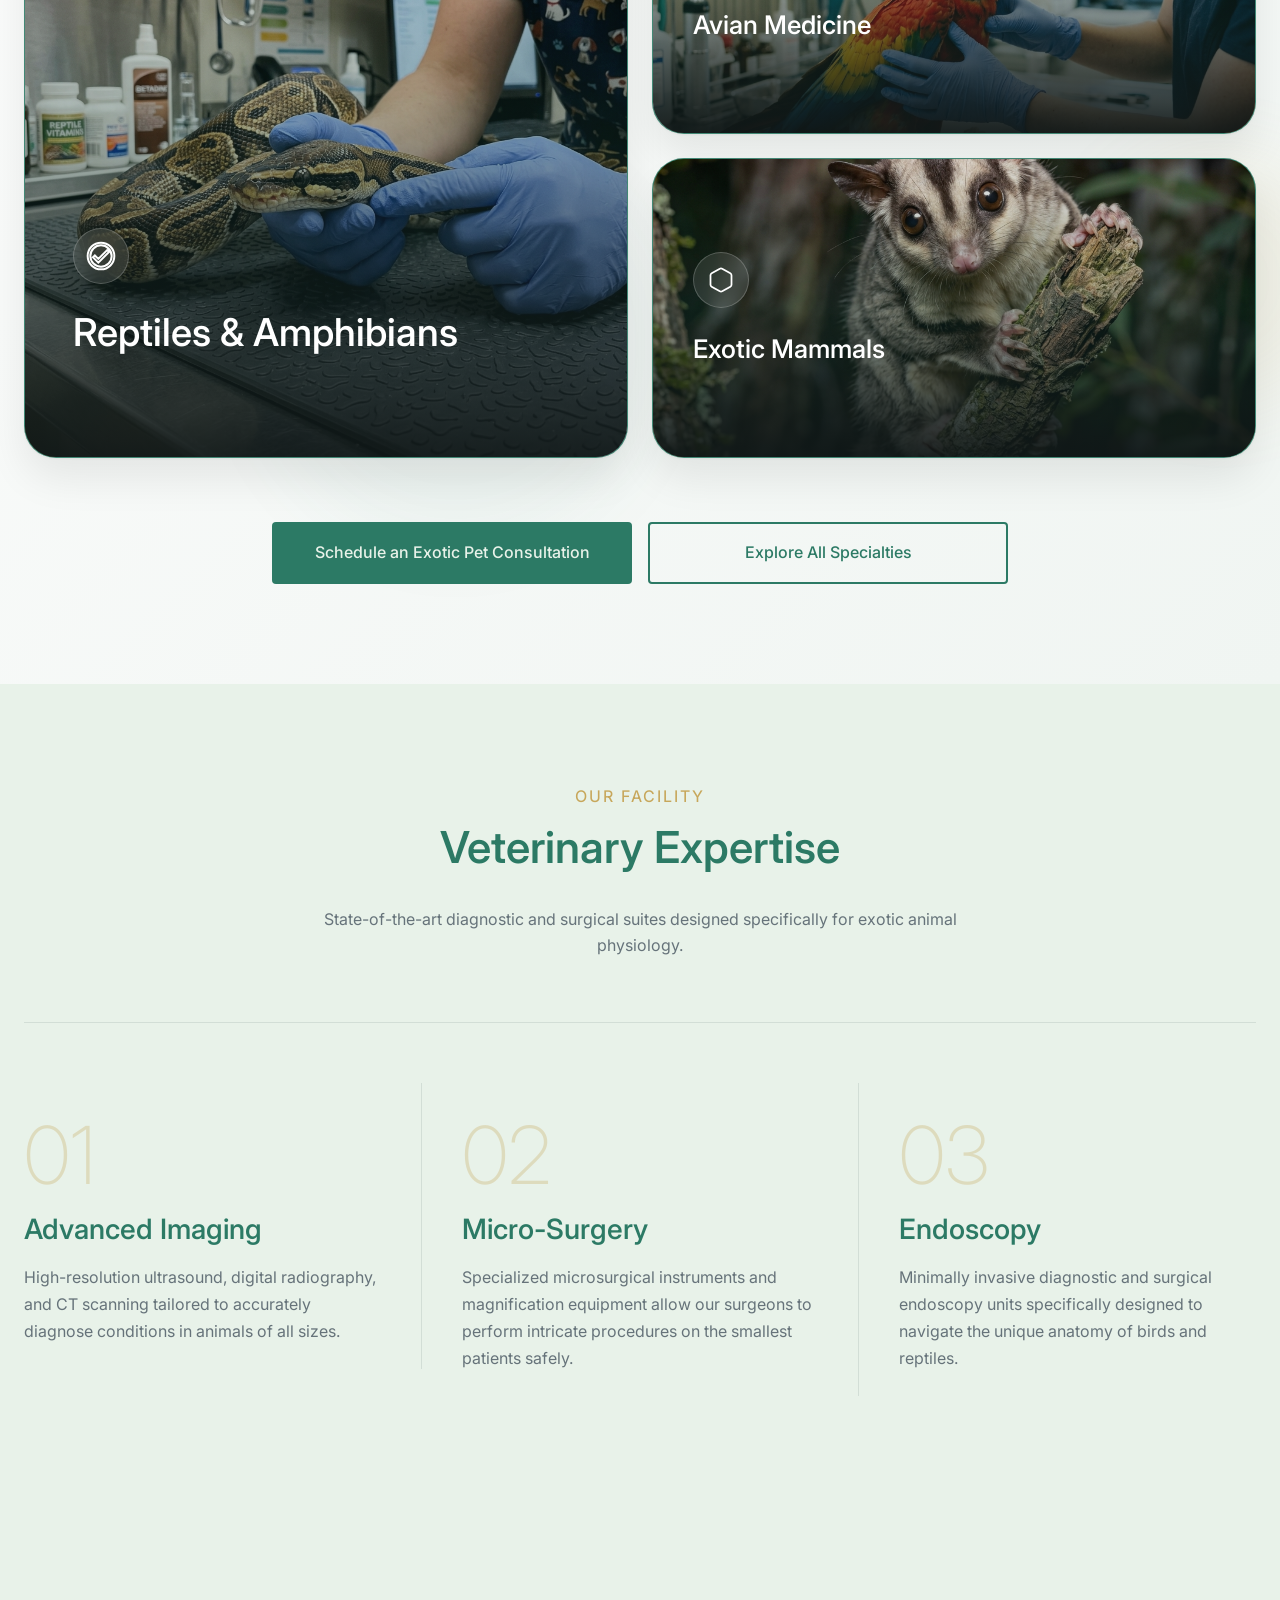
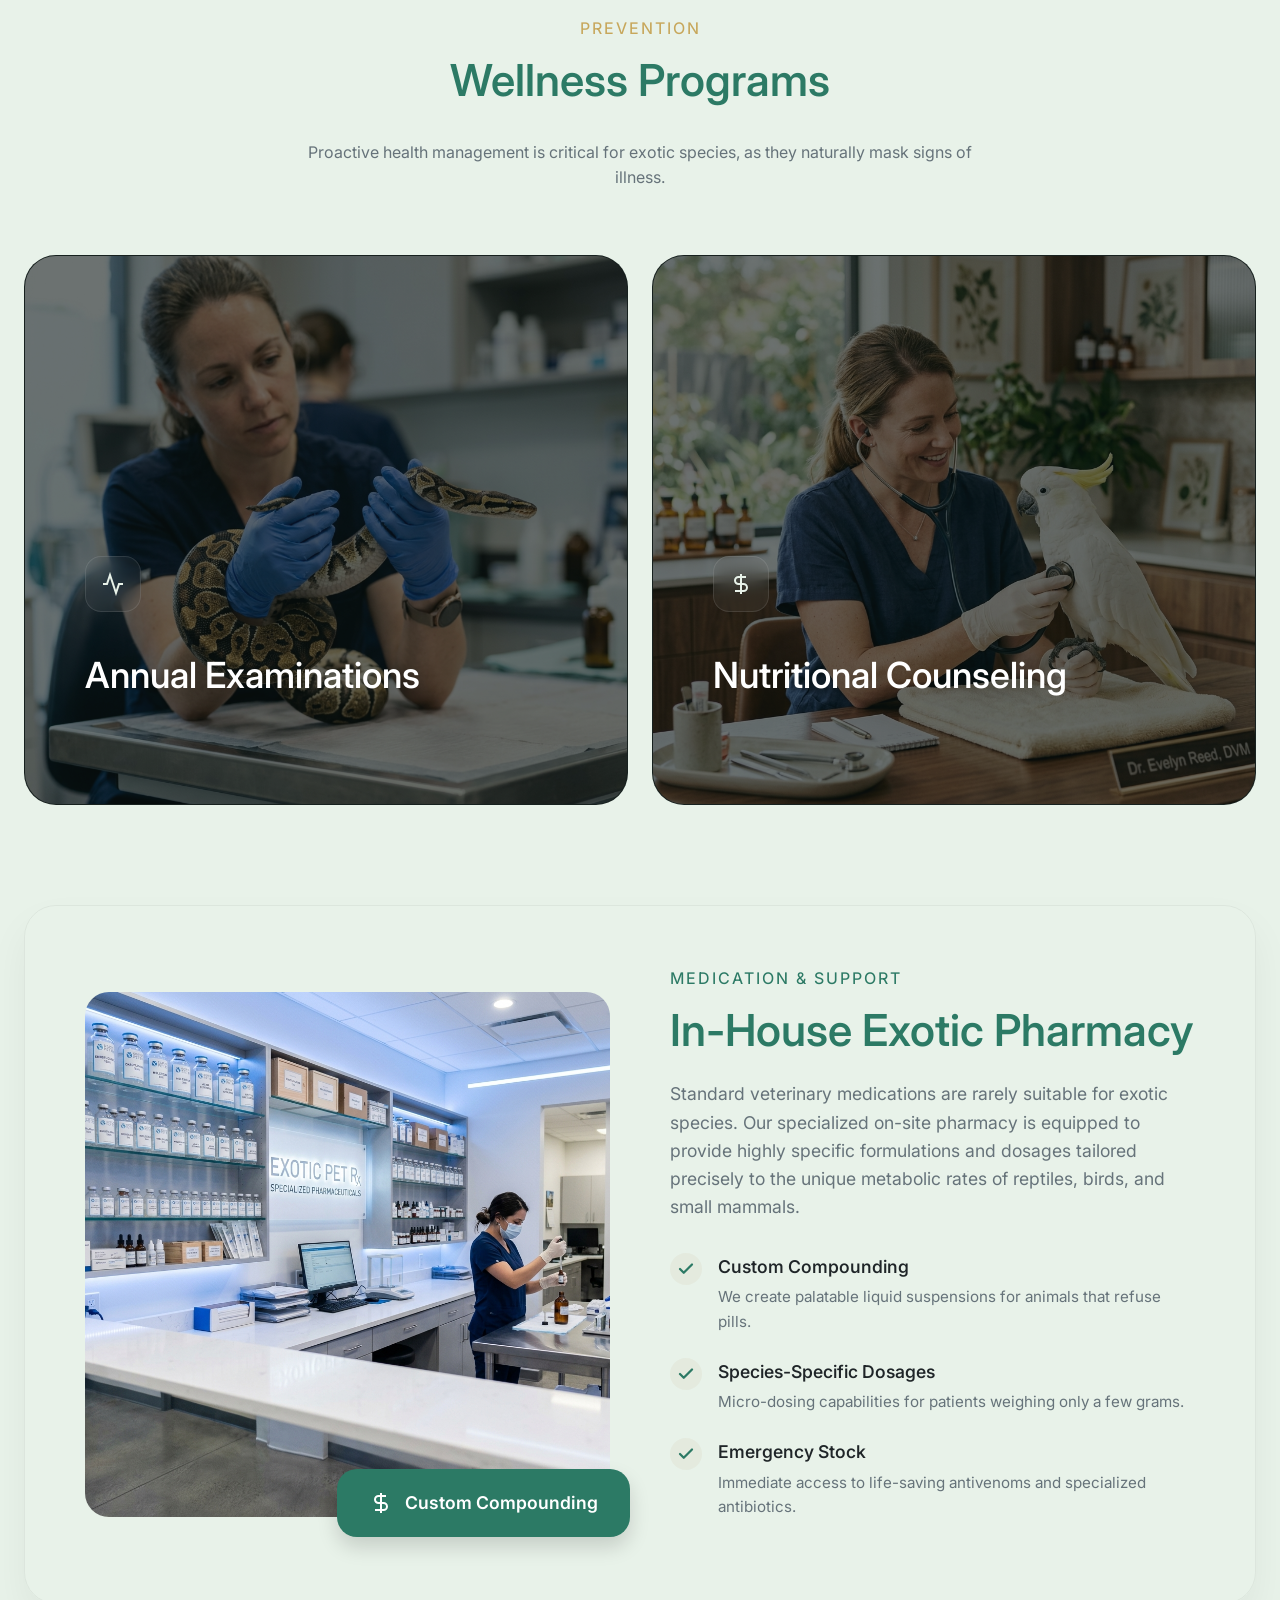
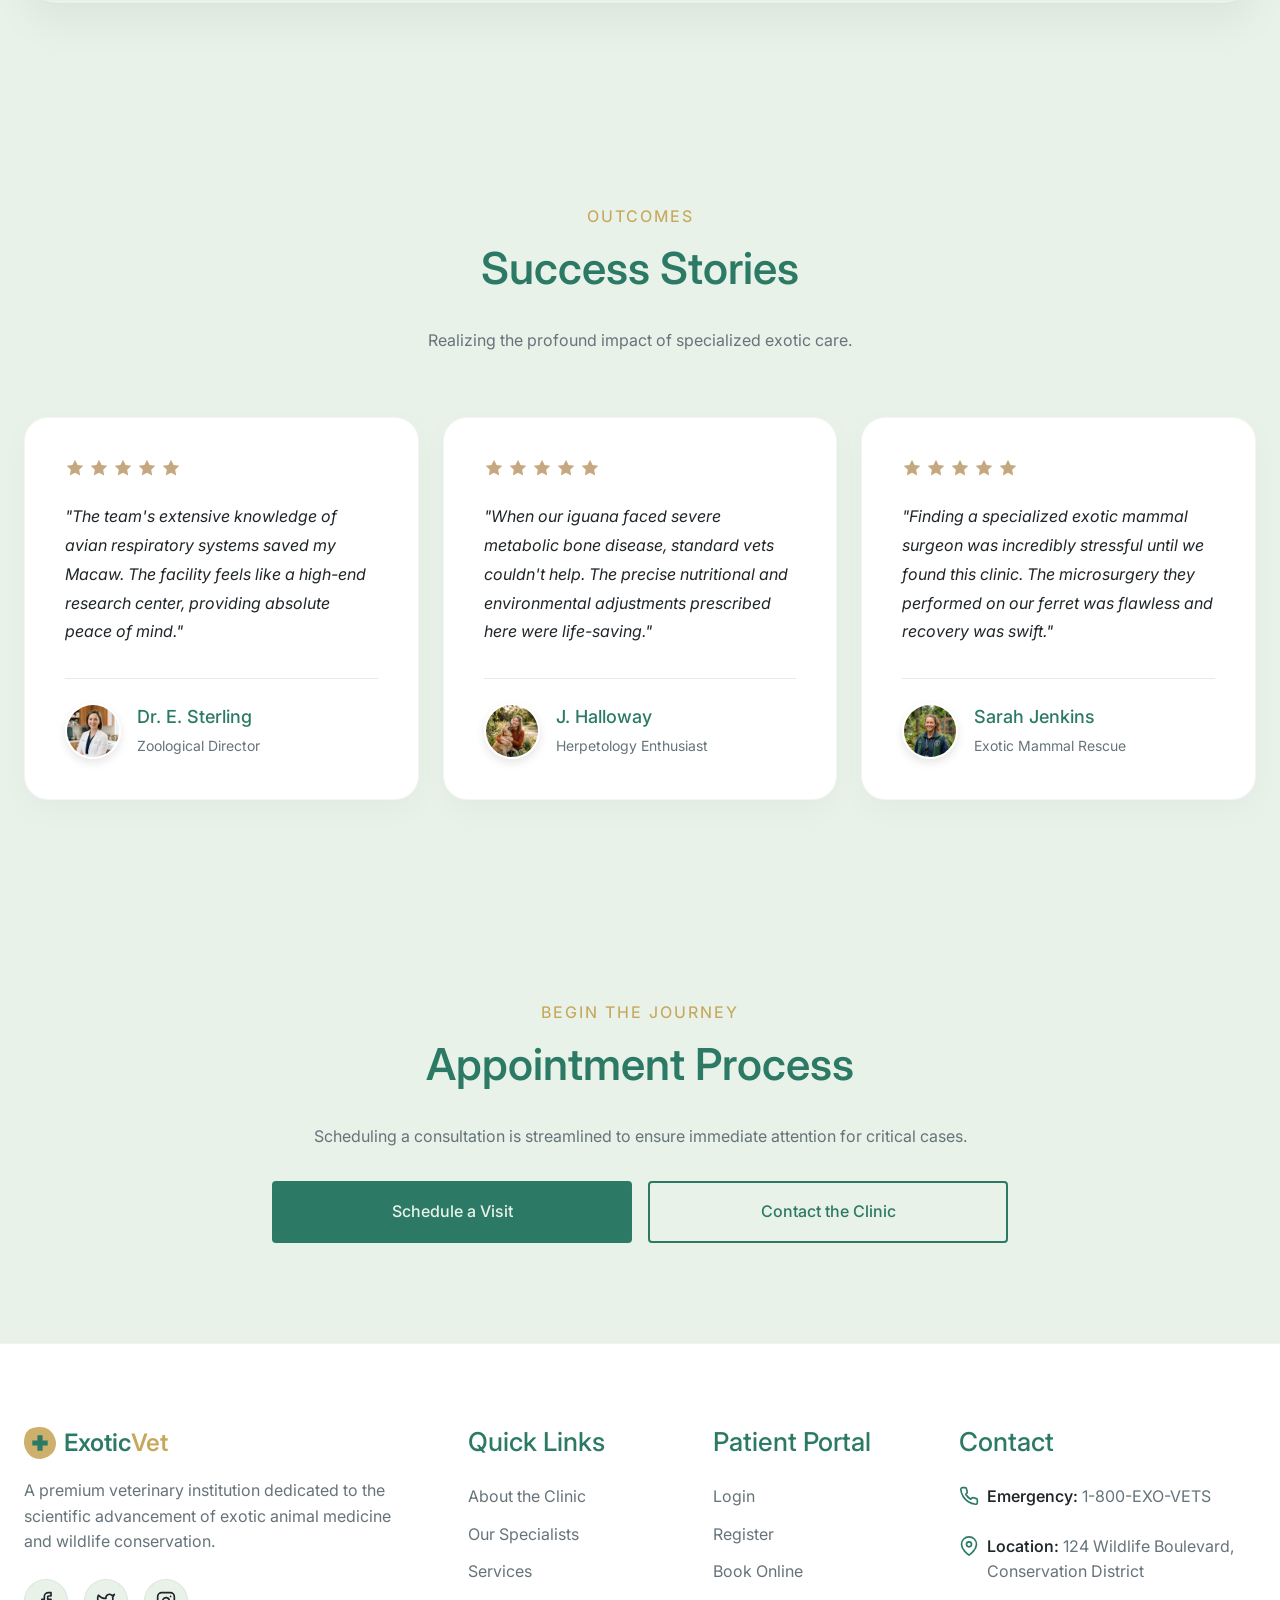
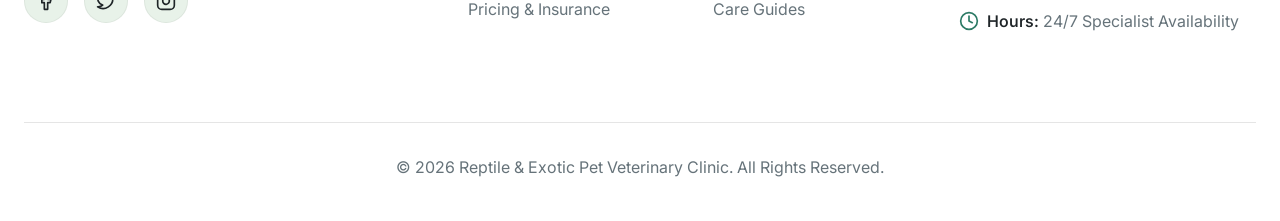
==== commit eae4f1c2: "5TH COMMMIT" ====
--- a/index.html
+++ b/index.html
@@ -678,9 +678,9 @@
                 </div>
                 <div class="footer-col">
                     <h4>Contact</h4>
-                    <p><strong>Emergency:</strong> 1-800-EXO-VETS</p>
-                    <p><strong>Location:</strong> 124 Wildlife Boulevard, Conservation District</p>
-                    <p><strong>Hours:</strong> 24/7 Specialist Availability</p>
+                    <p style="display: flex; align-items: flex-start; gap: 8px;"><svg viewBox="0 0 24 24" width="20" height="20" fill="none" stroke="currentColor" stroke-width="2" stroke-linecap="round" stroke-linejoin="round" style="flex-shrink: 0; margin-top: 2px; color: var(--color-primary);"><path d="M22 16.92v3a2 2 0 0 1-2.18 2 19.79 19.79 0 0 1-8.63-3.07 19.5 19.5 0 0 1-6-6 19.79 19.79 0 0 1-3.07-8.67A2 2 0 0 1 4.11 2h3a2 2 0 0 1 2 1.72 12.84 12.84 0 0 0 .7 2.81 2 2 0 0 1-.45 2.11L8.09 9.91a16 16 0 0 0 6 6l1.27-1.27a2 2 0 0 1 2.11-.45 12.84 12.84 0 0 0 2.81.7A2 2 0 0 1 22 16.92z"></path></svg> <span><strong>Emergency:</strong> 1-800-EXO-VETS</span></p>
+                    <p style="display: flex; align-items: flex-start; gap: 8px;"><svg viewBox="0 0 24 24" width="20" height="20" fill="none" stroke="currentColor" stroke-width="2" stroke-linecap="round" stroke-linejoin="round" style="flex-shrink: 0; margin-top: 2px; color: var(--color-primary);"><path d="M21 10c0 7-9 13-9 13s-9-6-9-13a9 9 0 0 1 18 0z"></path><circle cx="12" cy="10" r="3"></circle></svg> <span><strong>Location:</strong> 124 Wildlife Boulevard, Conservation District</span></p>
+                    <p style="display: flex; align-items: flex-start; gap: 8px;"><svg viewBox="0 0 24 24" width="20" height="20" fill="none" stroke="currentColor" stroke-width="2" stroke-linecap="round" stroke-linejoin="round" style="flex-shrink: 0; margin-top: 2px; color: var(--color-primary);"><circle cx="12" cy="12" r="10"></circle><polyline points="12 6 12 12 16 14"></polyline></svg> <span><strong>Hours:</strong> 24/7 Specialist Availability</span></p>
                 </div>
             </div>
             <div class="footer-bottom">
--- a/assets/css/dark-mode.css
+++ b/assets/css/dark-mode.css
@@ -85,7 +85,7 @@
 
 body.dark-mode .btn-outline:hover {
   background-color: var(--color-secondary);
-  color: var(--color-primary);
+  color: var(--color-primary) !important;
 }
 
 /* Icon button for theme toggle */
